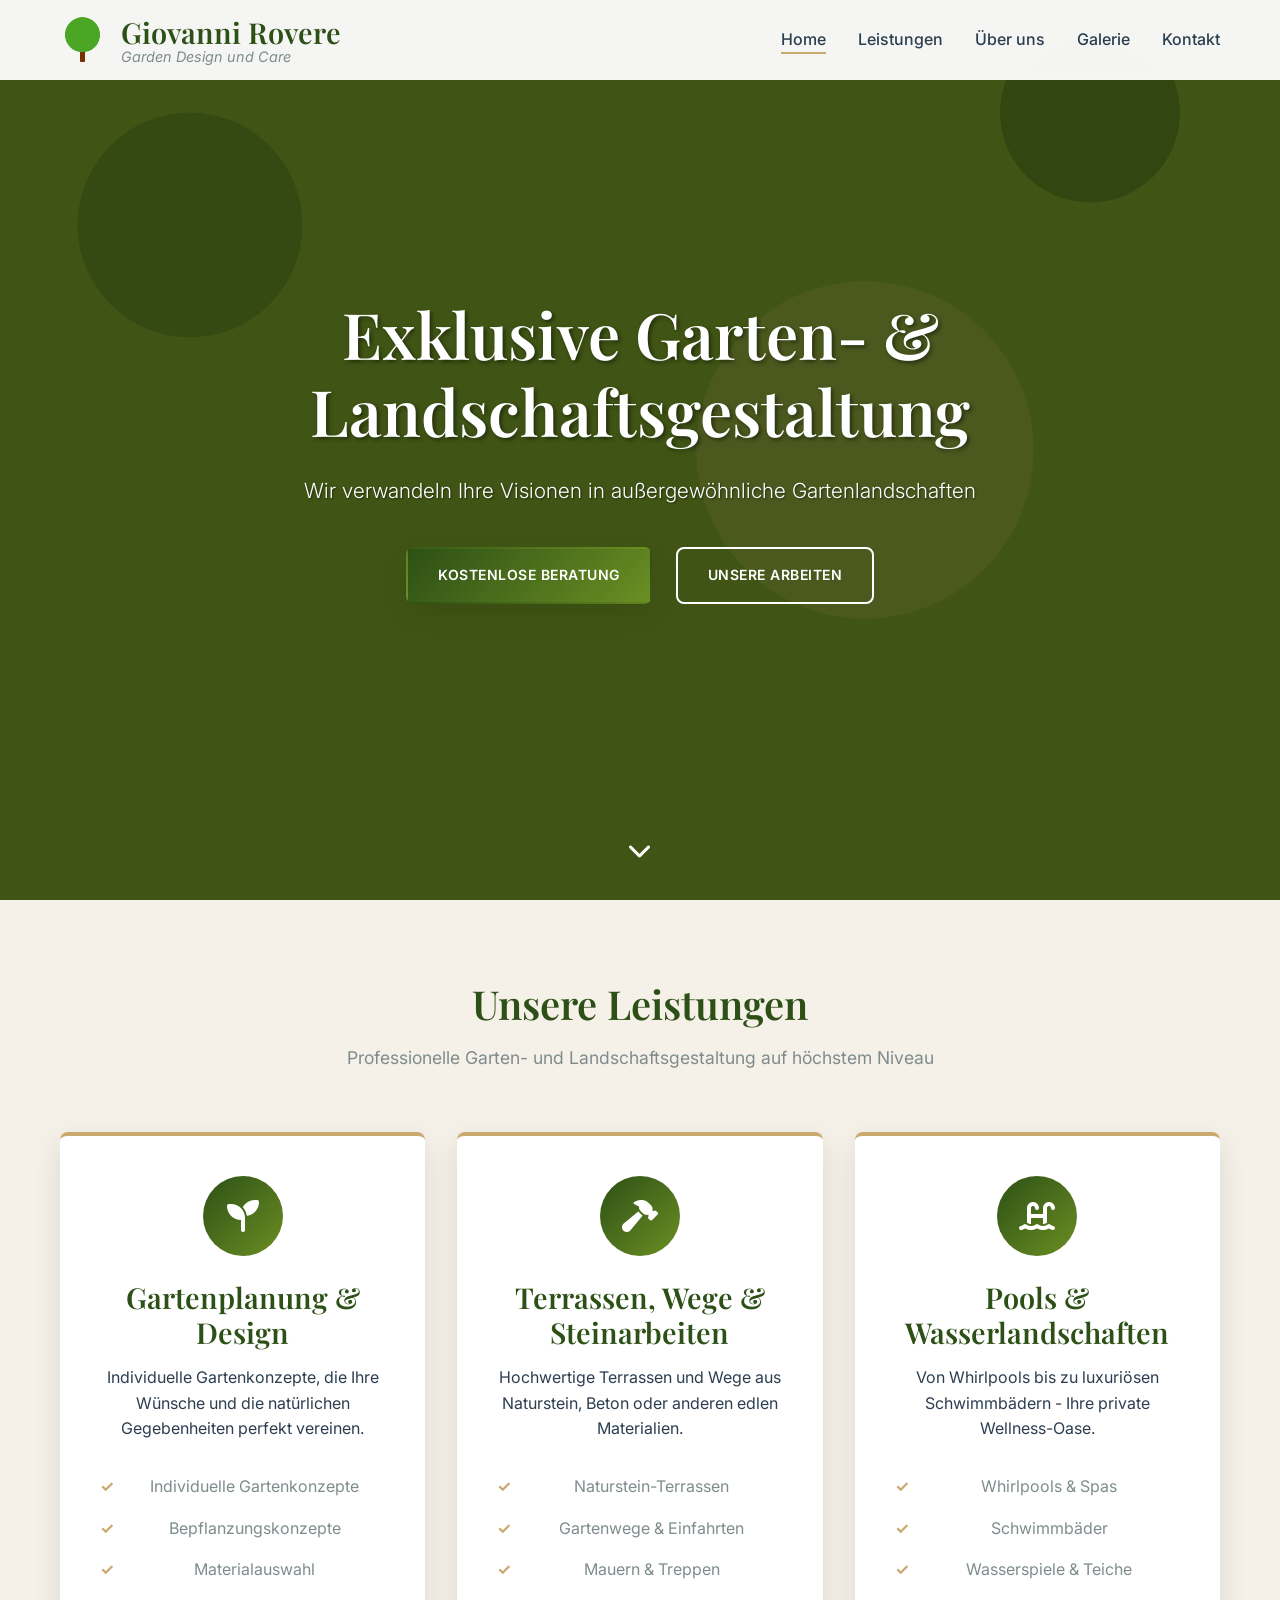
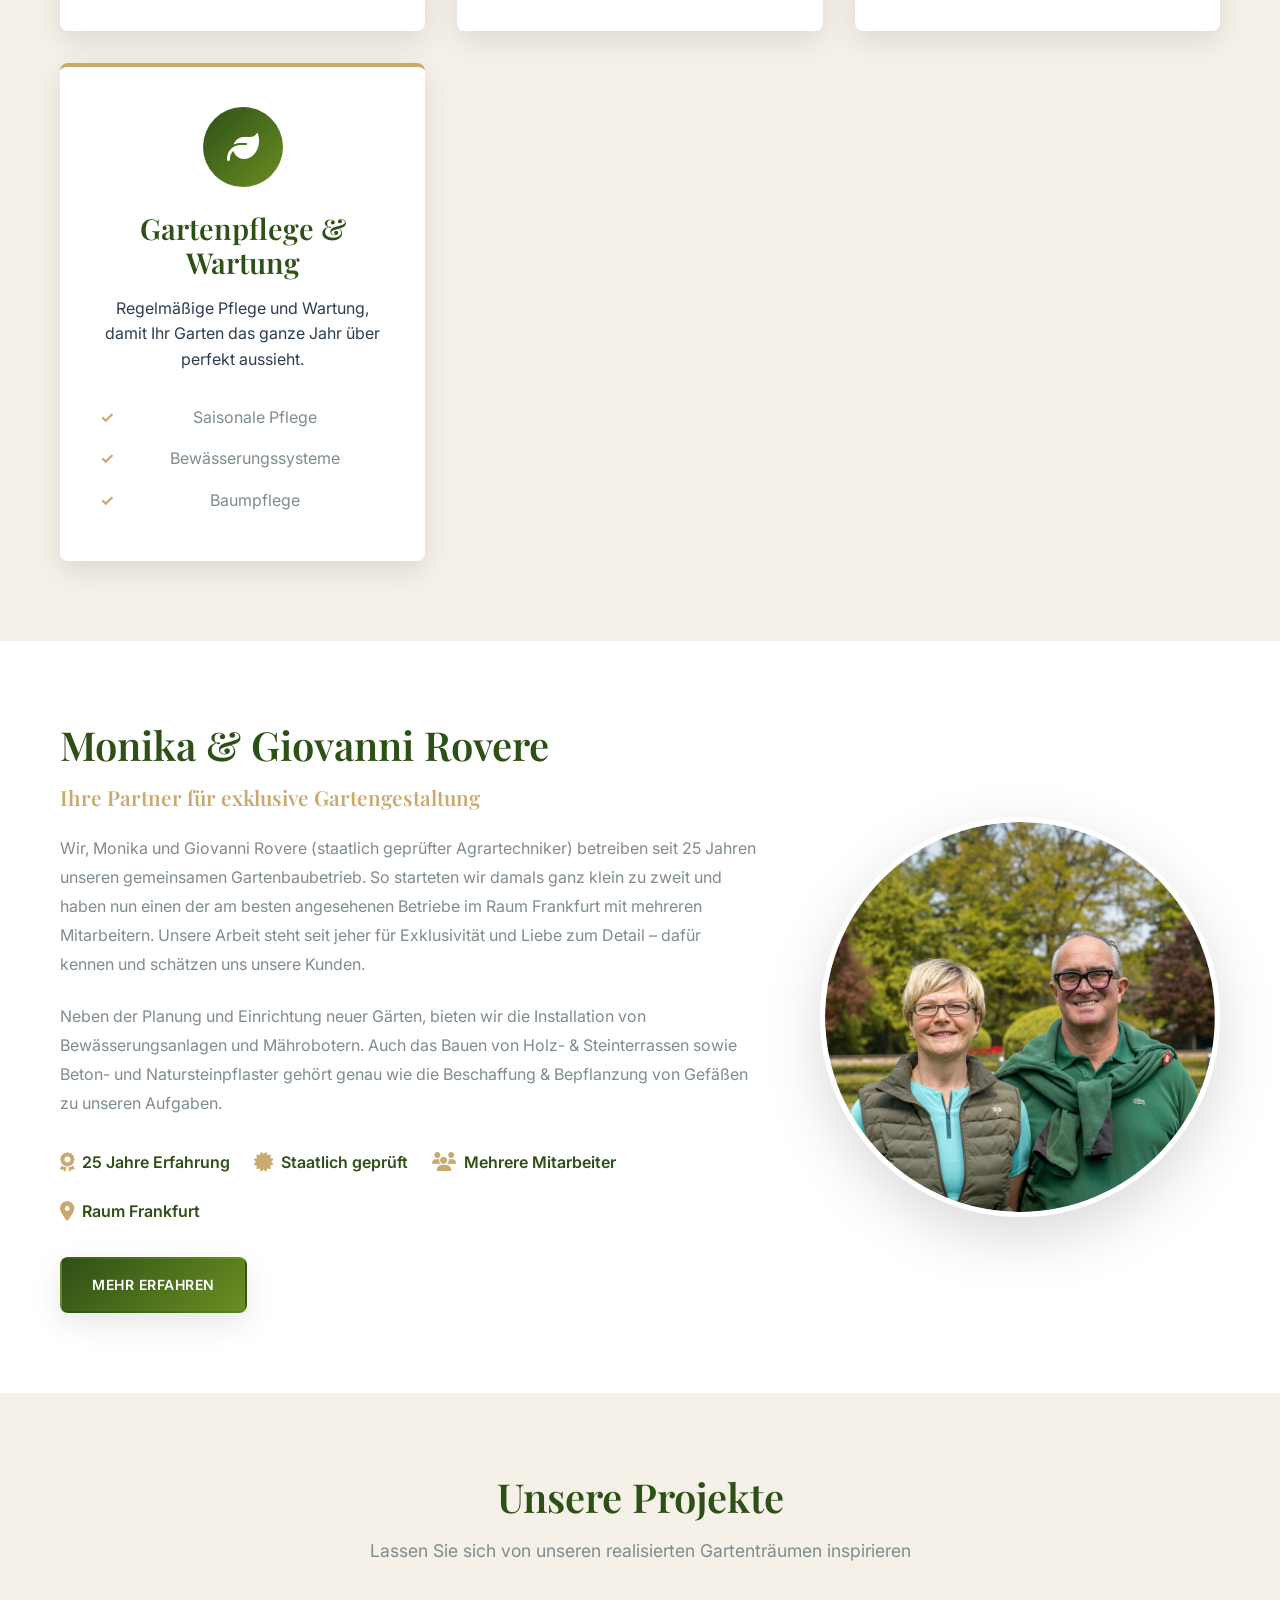
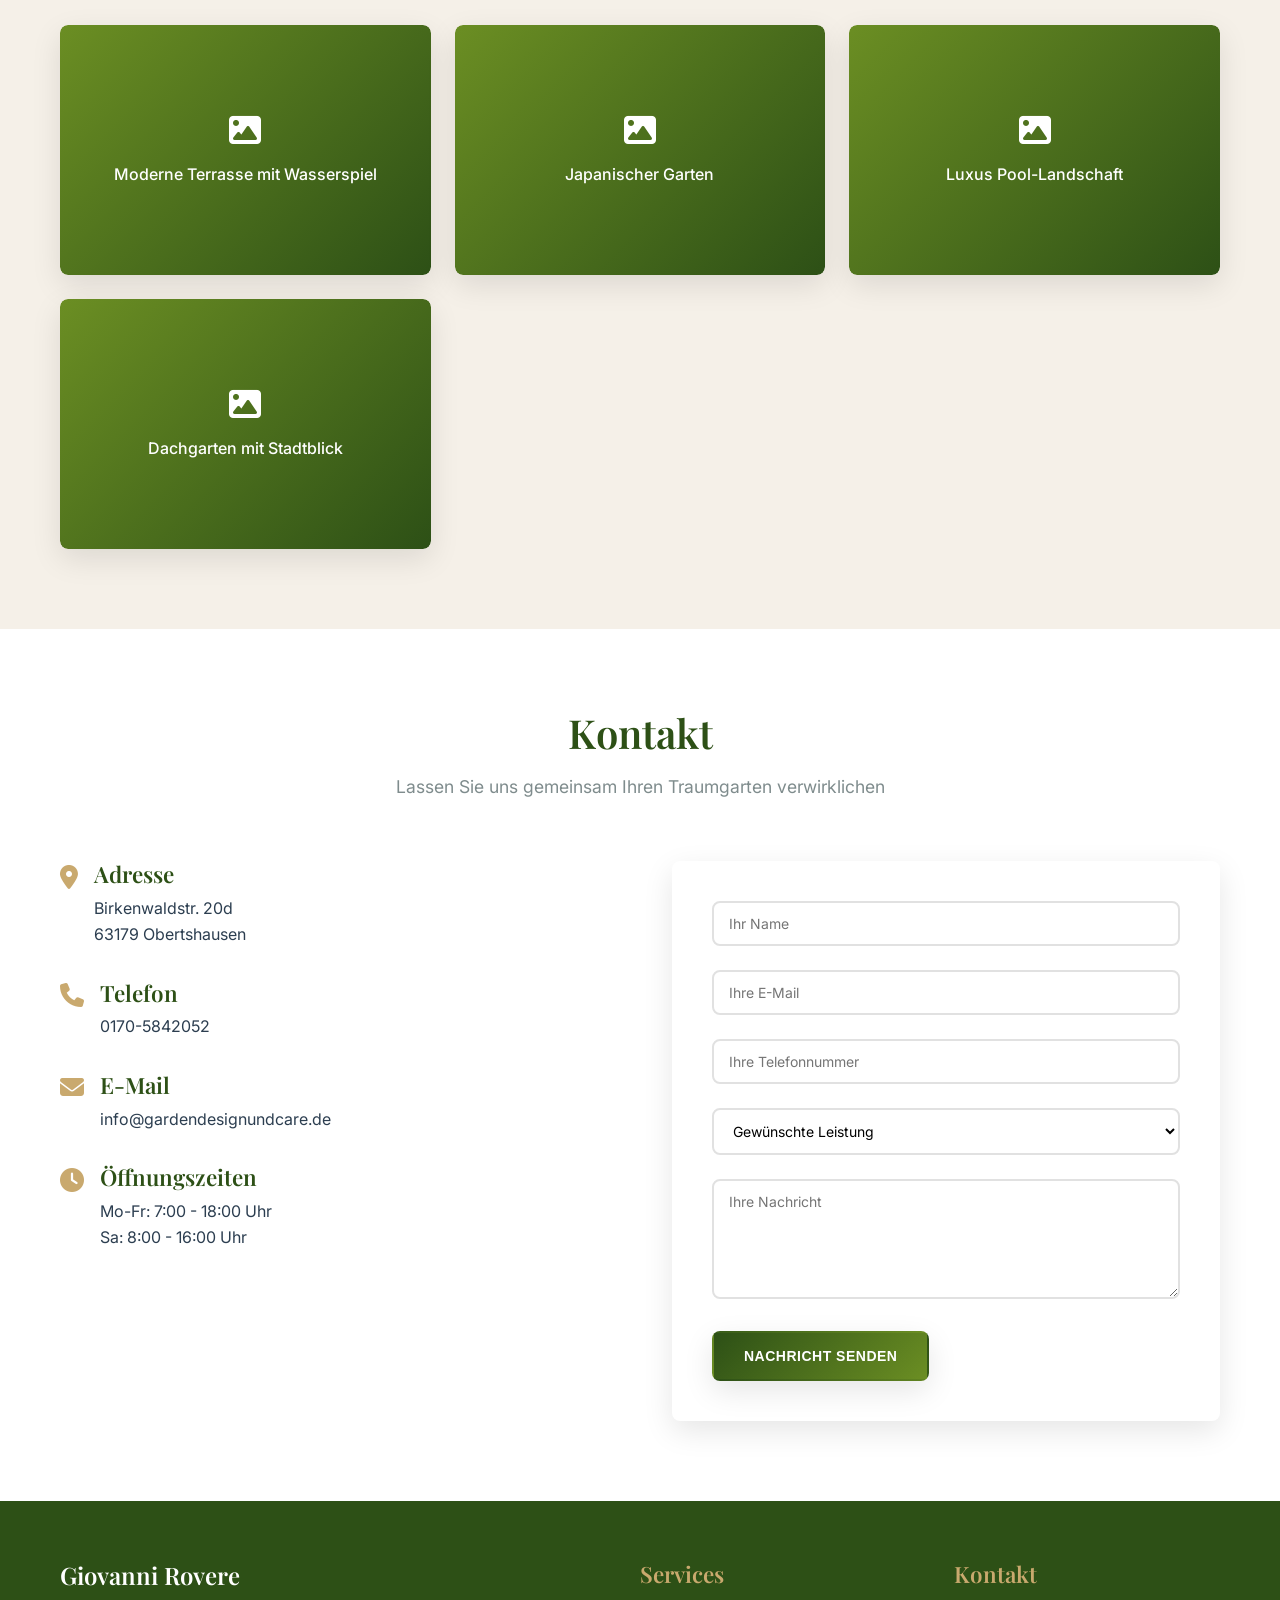
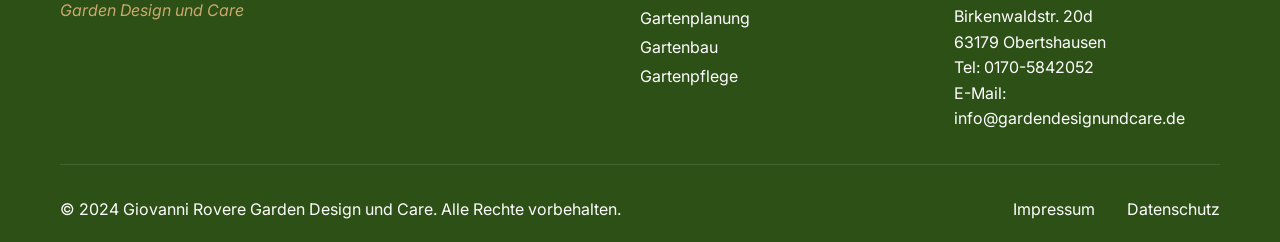
==== index.html @ c9741e53 "Update About section with Giovanni and Monika portrait and new text - Added real portrait image (gio" ====
<!DOCTYPE html>
<html lang="de">
<head>
    <meta charset="UTF-8">
    <meta name="viewport" content="width=device-width, initial-scale=1.0">
    <title>Garden Design und Care - Giovanni Rovere | Professioneller Garten & Landschaftsbau Obertshausen</title>
    <meta name="description" content="Hochwertige Garten- und Landschaftsgestaltung von Giovanni Rovere in Obertshausen. Professionelle Gartenplanung, Anlage und Pflege im Kreis Frankfurt.">
    <meta name="keywords" content="Gartenbau, Landschaftsbau, Obertshausen, Frankfurt, Gartengestaltung, Gartenpflege">
    
    <link rel="preconnect" href="https://fonts.googleapis.com">
    <link rel="preconnect" href="https://fonts.gstatic.com" crossorigin>
    <link href="https://fonts.googleapis.com/css2?family=Playfair+Display:wght@400;500;600;700&family=Inter:wght@300;400;500;600;700&display=swap" rel="stylesheet">
    <link rel="stylesheet" href="https://cdnjs.cloudflare.com/ajax/libs/font-awesome/6.4.0/css/all.min.css">
    <link rel="stylesheet" href="css/style.css">
    
    <!-- Favicon -->
    <link rel="icon" type="image/svg+xml" href="images/favicon.svg">
    <link rel="alternate icon" type="image/x-icon" href="images/favicon.svg">
</head>
<body>
    <!-- Navigation -->
    <nav class="navbar" id="navbar">
        <div class="nav-container">
            <div class="nav-brand">
                <img src="images/favicon.svg" alt="Giovanni Rovere Logo" class="nav-logo">
                <div class="nav-text">
                    <h2>Giovanni Rovere</h2>
                    <span class="nav-tagline">Garden Design und Care</span>
                </div>
            </div>
            <ul class="nav-menu" id="nav-menu">
                <li><a href="#home" class="nav-link">Home</a></li>
                <li><a href="#services" class="nav-link">Leistungen</a></li>
                <li><a href="#about" class="nav-link">Über uns</a></li>
                <li><a href="#gallery" class="nav-link">Galerie</a></li>
                <li><a href="#contact" class="nav-link">Kontakt</a></li>
            </ul>
            <div class="hamburger" id="hamburger">
                <span></span>
                <span></span>
                <span></span>
            </div>
        </div>
    </nav>

    <!-- Hero Section -->
    <section id="home" class="hero">
        <div class="hero-overlay"></div>
        <div class="hero-content">
            <h1 class="hero-title">Exklusive Garten- & Landschaftsgestaltung</h1>
            <p class="hero-subtitle">Wir verwandeln Ihre Visionen in außergewöhnliche Gartenlandschaften</p>
            <div class="hero-buttons">
                <a href="#contact" class="btn btn-primary">Kostenlose Beratung</a>
                <a href="#gallery" class="btn btn-secondary">Unsere Arbeiten</a>
            </div>
        </div>
        <div class="hero-scroll">
            <i class="fas fa-chevron-down"></i>
        </div>
    </section>

    <!-- Services Section -->
    <section id="services" class="services">
        <div class="container">
            <div class="section-header">
                <h2>Unsere Leistungen</h2>
                <p>Professionelle Garten- und Landschaftsgestaltung auf höchstem Niveau</p>
            </div>
            <div class="services-grid">
                <div class="service-card">
                    <div class="service-icon">
                        <i class="fas fa-seedling"></i>
                    </div>
                    <h3>Gartenplanung & Design</h3>
                    <p>Individuelle Gartenkonzepte, die Ihre Wünsche und die natürlichen Gegebenheiten perfekt vereinen.</p>
                    <ul class="service-features">
                        <li>Individuelle Gartenkonzepte</li>
                        <li>Bepflanzungskonzepte</li>
                        <li>Materialauswahl</li>
                    </ul>
                </div>
                <div class="service-card">
                    <div class="service-icon">
                        <i class="fas fa-hammer"></i>
                    </div>
                    <h3>Terrassen, Wege & Steinarbeiten</h3>
                    <p>Hochwertige Terrassen und Wege aus Naturstein, Beton oder anderen edlen Materialien.</p>
                    <ul class="service-features">
                        <li>Naturstein-Terrassen</li>
                        <li>Gartenwege & Einfahrten</li>
                        <li>Mauern & Treppen</li>
                    </ul>
                </div>
                <div class="service-card">
                    <div class="service-icon">
                        <i class="fas fa-swimming-pool"></i>
                    </div>
                    <h3>Pools & Wasserlandschaften</h3>
                    <p>Von Whirlpools bis zu luxuriösen Schwimmbädern - Ihre private Wellness-Oase.</p>
                    <ul class="service-features">
                        <li>Whirlpools & Spas</li>
                        <li>Schwimmbäder</li>
                        <li>Wasserspiele & Teiche</li>
                    </ul>
                </div>
                <div class="service-card">
                    <div class="service-icon">
                        <i class="fas fa-leaf"></i>
                    </div>
                    <h3>Gartenpflege & Wartung</h3>
                    <p>Regelmäßige Pflege und Wartung, damit Ihr Garten das ganze Jahr über perfekt aussieht.</p>
                    <ul class="service-features">
                        <li>Saisonale Pflege</li>
                        <li>Bewässerungssysteme</li>
                        <li>Baumpflege</li>
                    </ul>
                </div>
            </div>
        </div>
    </section>

    <!-- About Section -->
    <section id="about" class="about">
        <div class="container">
            <div class="about-content">
                <div class="about-text">
                    <h2>Monika & Giovanni Rovere</h2>
                    <h3>Ihre Partner für exklusive Gartengestaltung</h3>
                    <p>Wir, Monika und Giovanni Rovere (staatlich geprüfter Agrartechniker) betreiben seit 25 Jahren unseren gemeinsamen Gartenbaubetrieb. So starteten wir damals ganz klein zu zweit und haben nun einen der am besten angesehenen Betriebe im Raum Frankfurt mit mehreren Mitarbeitern. Unsere Arbeit steht seit jeher für Exklusivität und Liebe zum Detail – dafür kennen und schätzen uns unsere Kunden.</p>
                    <p>Neben der Planung und Einrichtung neuer Gärten, bieten wir die Installation von Bewässerungsanlagen und Mährobotern. Auch das Bauen von Holz- & Steinterrassen sowie Beton- und Natursteinpflaster gehört genau wie die Beschaffung & Bepflanzung von Gefäßen zu unseren Aufgaben.</p>
                    <div class="about-features">
                        <div class="feature">
                            <i class="fas fa-award"></i>
                            <span>25 Jahre Erfahrung</span>
                        </div>
                        <div class="feature">
                            <i class="fas fa-certificate"></i>
                            <span>Staatlich geprüft</span>
                        </div>
                        <div class="feature">
                            <i class="fas fa-users"></i>
                            <span>Mehrere Mitarbeiter</span>
                        </div>
                        <div class="feature">
                            <i class="fas fa-map-marker-alt"></i>
                            <span>Raum Frankfurt</span>
                        </div>
                    </div>
                    <a href="#services" class="btn btn-primary" style="margin-top: 2rem;">Mehr erfahren</a>
                </div>
                <div class="about-image">
                    <img src="images/giovanni-und-monika.webp" alt="Giovanni und Monika Rovere" class="about-portrait">
                </div>
            </div>
        </div>
    </section>

    <!-- Gallery Section -->
    <section id="gallery" class="gallery">
        <div class="container">
            <div class="section-header">
                <h2>Unsere Projekte</h2>
                <p>Lassen Sie sich von unseren realisierten Gartenträumen inspirieren</p>
            </div>
            <div class="gallery-grid">
                <div class="gallery-item">
                    <div class="image-placeholder">
                        <i class="fas fa-image"></i>
                        <p>Moderne Terrasse mit Wasserspiel</p>
                    </div>
                    <div class="gallery-overlay">
                        <h4>Moderne Gartenanlage</h4>
                        <p>Obertshausen</p>
                    </div>
                </div>
                <div class="gallery-item">
                    <div class="image-placeholder">
                        <i class="fas fa-image"></i>
                        <p>Japanischer Garten</p>
                    </div>
                    <div class="gallery-overlay">
                        <h4>Zen-Garten</h4>
                        <p>Frankfurt</p>
                    </div>
                </div>
                <div class="gallery-item">
                    <div class="image-placeholder">
                        <i class="fas fa-image"></i>
                        <p>Luxus Pool-Landschaft</p>
                    </div>
                    <div class="gallery-overlay">
                        <h4>Pool-Landschaft</h4>
                        <p>Rodgau</p>
                    </div>
                </div>
                <div class="gallery-item">
                    <div class="image-placeholder">
                        <i class="fas fa-image"></i>
                        <p>Dachgarten mit Stadtblick</p>
                    </div>
                    <div class="gallery-overlay">
                        <h4>Dachgarten</h4>
                        <p>Frankfurt Innenstadt</p>
                    </div>
                </div>
            </div>
        </div>
    </section>

    <!-- Contact Section -->
    <section id="contact" class="contact">
        <div class="container">
            <div class="section-header">
                <h2>Kontakt</h2>
                <p>Lassen Sie uns gemeinsam Ihren Traumgarten verwirklichen</p>
            </div>
            <div class="contact-content">
                <div class="contact-info">
                    <div class="contact-item">
                        <i class="fas fa-map-marker-alt"></i>
                        <div>
                            <h4>Adresse</h4>
                            <p>Birkenwaldstr. 20d<br>63179 Obertshausen</p>
                        </div>
                    </div>
                    <div class="contact-item">
                        <i class="fas fa-phone"></i>
                        <div>
                            <h4>Telefon</h4>
                            <p>0170-5842052</p>
                        </div>
                    </div>
                    <div class="contact-item">
                        <i class="fas fa-envelope"></i>
                        <div>
                            <h4>E-Mail</h4>
                            <p>info@gardendesignundcare.de</p>
                        </div>
                    </div>
                    <div class="contact-item">
                        <i class="fas fa-clock"></i>
                        <div>
                            <h4>Öffnungszeiten</h4>
                            <p>Mo-Fr: 7:00 - 18:00 Uhr<br>Sa: 8:00 - 16:00 Uhr</p>
                        </div>
                    </div>
                </div>
                <div class="contact-form">
                    <form id="contactForm" action="contact.php" method="POST">
                        <!-- Honeypot für Spam-Schutz (versteckt) -->
                        <input type="text" name="website" style="display: none;" tabindex="-1" autocomplete="off">
                        
                        <div class="form-group">
                            <input type="text" id="name" name="name" placeholder="Ihr Name" required maxlength="100">
                        </div>
                        <div class="form-group">
                            <input type="email" id="email" name="email" placeholder="Ihre E-Mail" required maxlength="150">
                        </div>
                        <div class="form-group">
                            <input type="tel" id="phone" name="phone" placeholder="Ihre Telefonnummer" maxlength="20">
                        </div>
                        <div class="form-group">
                            <select id="service" name="service" required>
                                <option value="">Gewünschte Leistung</option>
                                <option value="beratung">Kostenlose Beratung</option>
                                <option value="planung">Gartenplanung</option>
                                <option value="anlage">Gartenanlage</option>
                                <option value="pflege">Gartenpflege</option>
                                <option value="terrassen">Terrassen & Wege</option>
                                <option value="pools">Pools & Wasserlandschaften</option>
                                <option value="sonstiges">Sonstiges</option>
                            </select>
                        </div>
                        <div class="form-group">
                            <textarea id="message" name="message" placeholder="Ihre Nachricht" rows="5" required maxlength="2000"></textarea>
                        </div>
                        <button type="submit" class="btn btn-primary" id="submitBtn">
                            <span class="btn-text">Nachricht senden</span>
                            <span class="btn-loading" style="display: none;">
                                <i class="fas fa-spinner fa-spin"></i> Wird gesendet...
                            </span>
                        </button>
                    </form>
                </div>
            </div>
        </div>
    </section>

    <!-- Footer -->
    <footer class="footer">
        <div class="container">
            <div class="footer-content">
                <div class="footer-brand">
                    <h3>Giovanni Rovere</h3>
                    <p>Garden Design und Care</p>
                </div>
                <div class="footer-links">
                    <h4>Services</h4>
                    <ul>
                        <li><a href="#services">Gartenplanung</a></li>
                        <li><a href="#services">Gartenbau</a></li>
                        <li><a href="#services">Gartenpflege</a></li>
                    </ul>
                </div>
                <div class="footer-contact">
                    <h4>Kontakt</h4>
                    <p>Birkenwaldstr. 20d<br>63179 Obertshausen</p>
                    <p>Tel: 0170-5842052</p>
                    <p>E-Mail: info@gardendesignundcare.de</p>
                </div>
            </div>
            <div class="footer-bottom">
                <p>&copy; 2024 Giovanni Rovere Garden Design und Care. Alle Rechte vorbehalten.</p>
                <div class="footer-legal">
                    <a href="impressum.html">Impressum</a>
                    <a href="datenschutz.html">Datenschutz</a>
                </div>
            </div>
        </div>
    </footer>

    <script src="js/script.js"></script>
</body>
</html>
---- css/style.css ----
/* Reset and Base Styles */
* {
    margin: 0;
    padding: 0;
    box-sizing: border-box;
}

:root {
    --primary-color: #2d5016;
    --secondary-color: #6b8e23;
    --accent-color: #c9a96e;
    --accent-light: #f5f0e8;
    --text-dark: #2c3e50;
    --text-light: #7f8c8d;
    --white: #ffffff;
    --black: #000000;
    --shadow: 0 10px 30px rgba(0, 0, 0, 0.1);
    --shadow-hover: 0 15px 40px rgba(0, 0, 0, 0.15);
    --border-radius: 8px;
    --transition: all 0.3s cubic-bezier(0.4, 0, 0.2, 1);
}

body {
    font-family: 'Inter', sans-serif;
    font-weight: 400;
    line-height: 1.6;
    color: var(--text-dark);
    overflow-x: hidden;
}

.container {
    max-width: 1200px;
    margin: 0 auto;
    padding: 0 20px;
}

/* Typography */
h1, h2, h3, h4, h5, h6 {
    font-family: 'Playfair Display', serif;
    font-weight: 600;
    line-height: 1.2;
    margin-bottom: 1rem;
}

h1 { font-size: 3.5rem; }
h2 { font-size: 2.5rem; }
h3 { font-size: 1.8rem; }
h4 { font-size: 1.4rem; }

/* Buttons */
.btn {
    display: inline-block;
    padding: 15px 30px;
    text-decoration: none;
    border-radius: var(--border-radius);
    font-weight: 600;
    text-transform: uppercase;
    letter-spacing: 0.5px;
    transition: var(--transition);
    border: 2px solid transparent;
    cursor: pointer;
    font-size: 14px;
}

.btn-primary {
    background: linear-gradient(135deg, var(--primary-color), var(--secondary-color));
    color: var(--white);
    box-shadow: var(--shadow);
}

.btn-primary:hover {
    transform: translateY(-2px);
    box-shadow: var(--shadow-hover);
}

.btn-secondary {
    background: transparent;
    color: var(--white);
    border-color: var(--white);
}

.btn-secondary:hover {
    background: var(--white);
    color: var(--primary-color);
}

/* Navigation */
.navbar {
    position: fixed;
    top: 0;
    width: 100%;
    z-index: 1000;
    padding: 15px 0;
    transition: var(--transition);
    background: rgba(255, 255, 255, 0.95);
    backdrop-filter: blur(20px);
    border-bottom: 1px solid rgba(255, 255, 255, 0.2);
}

.navbar.scrolled {
    background: rgba(255, 255, 255, 0.98);
    box-shadow: var(--shadow);
}

.nav-container {
    display: flex;
    justify-content: space-between;
    align-items: center;
    max-width: 1200px;
    margin: 0 auto;
    padding: 0 20px;
}

.nav-brand {
    display: flex;
    align-items: center;
    gap: 1rem;
}

.nav-logo {
    width: 45px;
    height: 45px;
    object-fit: contain;
}

.nav-text {
    display: flex;
    flex-direction: column;
}

.nav-text h2 {
    font-size: 1.8rem;
    color: var(--primary-color);
    margin: 0;
    line-height: 1.2;
}

.nav-tagline {
    font-size: 0.9rem;
    color: var(--text-light);
    font-style: italic;
    line-height: 1;
}

.nav-menu {
    display: flex;
    list-style: none;
    gap: 2rem;
}

.nav-link {
    text-decoration: none;
    color: var(--text-dark);
    font-weight: 500;
    transition: var(--transition);
    position: relative;
}

.nav-link::after {
    content: '';
    position: absolute;
    bottom: -5px;
    left: 0;
    width: 0;
    height: 2px;
    background: var(--accent-color);
    transition: var(--transition);
}

.nav-link:hover::after,
.nav-link.active::after {
    width: 100%;
}

.hamburger {
    display: none;
    flex-direction: column;
    cursor: pointer;
}

.hamburger span {
    width: 25px;
    height: 3px;
    background: var(--primary-color);
    margin: 3px 0;
    transition: var(--transition);
}

/* Hero Section */
.hero {
    height: 100vh;
    background: linear-gradient(rgba(0, 0, 0, 0.4), rgba(0, 0, 0, 0.4)),
                url('data:image/svg+xml,<svg xmlns="http://www.w3.org/2000/svg" viewBox="0 0 1200 800"><rect width="1200" height="800" fill="%236b8e23"/><circle cx="200" cy="200" r="100" fill="%232d5016" opacity="0.3"/><circle cx="800" cy="400" r="150" fill="%23c9a96e" opacity="0.2"/><circle cx="1000" cy="100" r="80" fill="%232d5016" opacity="0.4"/></svg>');
    background-size: cover;
    background-position: center;
    background-attachment: fixed;
    display: flex;
    align-items: center;
    justify-content: center;
    text-align: center;
    position: relative;
}

.hero-content {
    color: var(--white);
    max-width: 800px;
    padding: 0 20px;
    z-index: 2;
}

.hero-title {
    font-size: 4rem;
    margin-bottom: 1.5rem;
    text-shadow: 2px 2px 4px rgba(0, 0, 0, 0.5);
}

.hero-subtitle {
    font-size: 1.3rem;
    margin-bottom: 2.5rem;
    font-weight: 300;
    text-shadow: 1px 1px 2px rgba(0, 0, 0, 0.5);
}

.hero-buttons {
    display: flex;
    gap: 1.5rem;
    justify-content: center;
    flex-wrap: wrap;
}

.hero-scroll {
    position: absolute;
    bottom: 30px;
    left: 50%;
    transform: translateX(-50%);
    color: var(--white);
    font-size: 1.5rem;
    animation: bounce 2s infinite;
}

@keyframes bounce {
    0%, 20%, 50%, 80%, 100% { transform: translateX(-50%) translateY(0); }
    40% { transform: translateX(-50%) translateY(-10px); }
    60% { transform: translateX(-50%) translateY(-5px); }
}

/* Section Styles */
section {
    padding: 80px 0;
}

.section-header {
    text-align: center;
    margin-bottom: 60px;
}

.section-header h2 {
    color: var(--primary-color);
    margin-bottom: 1rem;
}

.section-header p {
    font-size: 1.1rem;
    color: var(--text-light);
    max-width: 600px;
    margin: 0 auto;
}

/* Services Section */
.services {
    background: var(--accent-light);
}

.services-grid {
    display: grid;
    grid-template-columns: repeat(auto-fit, minmax(350px, 1fr));
    gap: 2rem;
}

.service-card {
    background: var(--white);
    padding: 2.5rem;
    border-radius: var(--border-radius);
    text-align: center;
    box-shadow: var(--shadow);
    transition: var(--transition);
    border-top: 4px solid var(--accent-color);
}

.service-card:hover {
    transform: translateY(-10px);
    box-shadow: var(--shadow-hover);
}

.service-icon {
    width: 80px;
    height: 80px;
    margin: 0 auto 1.5rem;
    background: linear-gradient(135deg, var(--primary-color), var(--secondary-color));
    border-radius: 50%;
    display: flex;
    align-items: center;
    justify-content: center;
    color: var(--white);
    font-size: 2rem;
}

.service-card h3 {
    color: var(--primary-color);
    margin-bottom: 1rem;
}

.service-features {
    list-style: none;
    margin-top: 1.5rem;
}

.service-features li {
    padding: 0.5rem 0;
    color: var(--text-light);
    position: relative;
    padding-left: 1.5rem;
}

.service-features li::before {
    content: '✓';
    position: absolute;
    left: 0;
    color: var(--accent-color);
    font-weight: bold;
}

/* About Section */
.about-content {
    display: grid;
    grid-template-columns: 1fr 400px;
    gap: 4rem;
    align-items: center;
}

.about-text h2 {
    color: var(--primary-color);
}

.about-text h3 {
    color: var(--accent-color);
    font-size: 1.3rem;
    margin-bottom: 1.5rem;
}

.about-text p {
    margin-bottom: 1.5rem;
    color: var(--text-light);
    line-height: 1.8;
}

.about-features {
    display: flex;
    gap: 1.5rem;
    margin-top: 2rem;
    flex-wrap: wrap;
}

.feature {
    display: flex;
    align-items: center;
    gap: 0.5rem;
    color: var(--primary-color);
    font-weight: 600;
}

.feature i {
    color: var(--accent-color);
    font-size: 1.2rem;
}

.about-image {
    position: relative;
    display: flex;
    align-items: center;
    justify-content: center;
}

.about-portrait {
    width: 100%;
    max-width: 400px;
    height: auto;
    border-radius: 50%;
    box-shadow: 0 20px 60px rgba(0, 0, 0, 0.15);
    border: 5px solid var(--white);
    transition: var(--transition);
}

.about-portrait:hover {
    transform: scale(1.02);
    box-shadow: 0 25px 70px rgba(0, 0, 0, 0.2);
}

.image-placeholder {
    width: 100%;
    height: 400px;
    background: linear-gradient(135deg, var(--accent-light), var(--accent-color));
    border-radius: var(--border-radius);
    display: flex;
    flex-direction: column;
    align-items: center;
    justify-content: center;
    color: var(--primary-color);
    font-size: 3rem;
    text-align: center;
}

.image-placeholder p {
    font-size: 1rem;
    margin-top: 1rem;
    font-weight: 500;
}

/* Gallery Section */
.gallery {
    background: var(--accent-light);
}

.gallery-grid {
    display: grid;
    grid-template-columns: repeat(auto-fit, minmax(280px, 1fr));
    gap: 1.5rem;
}

.gallery-item {
    position: relative;
    border-radius: var(--border-radius);
    overflow: hidden;
    box-shadow: var(--shadow);
    transition: var(--transition);
    height: 250px;
}

.gallery-item:hover {
    transform: scale(1.03);
    box-shadow: var(--shadow-hover);
}

.gallery-item .image-placeholder {
    height: 100%;
    background: linear-gradient(135deg, var(--secondary-color), var(--primary-color));
    color: var(--white);
    font-size: 2rem;
}

.gallery-overlay {
    position: absolute;
    bottom: 0;
    left: 0;
    right: 0;
    background: linear-gradient(transparent, rgba(0, 0, 0, 0.8));
    color: var(--white);
    padding: 2rem 1.5rem 1.5rem;
    transform: translateY(100%);
    transition: var(--transition);
}

.gallery-item:hover .gallery-overlay {
    transform: translateY(0);
}

.gallery-overlay h4 {
    font-size: 1.2rem;
    margin-bottom: 0.5rem;
}

/* Contact Section */
.contact-content {
    display: grid;
    grid-template-columns: 1fr 1fr;
    gap: 4rem;
}

.contact-item {
    display: flex;
    gap: 1rem;
    margin-bottom: 2rem;
    align-items: flex-start;
}

.contact-item i {
    color: var(--accent-color);
    font-size: 1.5rem;
    margin-top: 0.2rem;
}

.contact-item h4 {
    color: var(--primary-color);
    margin-bottom: 0.5rem;
}

.contact-form {
    background: var(--white);
    padding: 2.5rem;
    border-radius: var(--border-radius);
    box-shadow: var(--shadow);
}

.form-group {
    margin-bottom: 1.5rem;
}

.form-group input,
.form-group select,
.form-group textarea {
    width: 100%;
    padding: 12px 15px;
    border: 2px solid #e1e1e1;
    border-radius: var(--border-radius);
    font-family: inherit;
    font-size: 14px;
    transition: var(--transition);
    background: var(--white);
}

.form-group input:focus,
.form-group select:focus,
.form-group textarea:focus {
    outline: none;
    border-color: var(--accent-color);
    box-shadow: 0 0 0 3px rgba(201, 169, 110, 0.1);
}

.form-group textarea {
    resize: vertical;
    min-height: 120px;
}

/* Form Button Loading State */
.btn-loading {
    display: none;
}

.btn:disabled {
    opacity: 0.7;
    cursor: not-allowed;
    transform: none !important;
}

.btn:disabled:hover {
    transform: none !important;
    box-shadow: var(--shadow) !important;
}

/* Form Character Counter */
.char-counter {
    font-size: 0.8rem;
    color: var(--text-light);
    text-align: right;
    margin-top: 0.5rem;
}

.char-counter.warning {
    color: #e67e22;
}

.char-counter.error {
    color: #e74c3c;
}

/* Footer */
.footer {
    background: var(--primary-color);
    color: var(--white);
    padding: 60px 0 20px;
}

.footer-content {
    display: grid;
    grid-template-columns: 2fr 1fr 1fr;
    gap: 3rem;
    margin-bottom: 2rem;
}

.footer-brand h3 {
    font-size: 1.5rem;
    margin-bottom: 0.5rem;
}

.footer-brand p {
    color: var(--accent-color);
    font-style: italic;
    margin-bottom: 1.5rem;
}

.social-links {
    display: flex;
    gap: 1rem;
}

.social-links a {
    width: 40px;
    height: 40px;
    background: var(--accent-color);
    color: var(--primary-color);
    display: flex;
    align-items: center;
    justify-content: center;
    border-radius: 50%;
    text-decoration: none;
    transition: var(--transition);
}

.social-links a:hover {
    background: var(--white);
    transform: translateY(-3px);
}

.footer-links h4,
.footer-contact h4 {
    color: var(--accent-color);
    margin-bottom: 1rem;
}

.footer-links ul {
    list-style: none;
}

.footer-links a {
    color: var(--white);
    text-decoration: none;
    transition: var(--transition);
    line-height: 1.8;
}

.footer-links a:hover {
    color: var(--accent-color);
}

.footer-bottom {
    border-top: 1px solid rgba(255, 255, 255, 0.1);
    padding-top: 2rem;
    display: flex;
    justify-content: space-between;
    align-items: center;
    flex-wrap: wrap;
    gap: 1rem;
}

.footer-legal {
    display: flex;
    gap: 2rem;
}

.footer-legal a {
    color: var(--white);
    text-decoration: none;
    transition: var(--transition);
}

.footer-legal a:hover {
    color: var(--accent-color);
}

/* Responsive Design */
@media (max-width: 768px) {
    .hamburger {
        display: flex;
    }
    
    .nav-menu {
        position: fixed;
        left: -100%;
        top: 70px;
        flex-direction: column;
        background: var(--white);
        width: 100%;
        text-align: center;
        transition: var(--transition);
        box-shadow: var(--shadow);
        padding: 2rem 0;
    }
    
    .nav-menu.active {
        left: 0;
    }
    
    .hero-title {
        font-size: 2.5rem;
    }
    
    .hero-buttons {
        flex-direction: column;
        align-items: center;
    }
    
    .services-grid {
        grid-template-columns: 1fr;
    }
    
    .about-content {
        grid-template-columns: 1fr;
        text-align: center;
    }
    
    .about-features {
        justify-content: center;
        flex-wrap: wrap;
    }
    
    .about-portrait {
        max-width: 280px;
    }
    
    .contact-content {
        grid-template-columns: 1fr;
    }
    
    .footer-content {
        grid-template-columns: 1fr;
        text-align: center;
    }
    
    .footer-bottom {
        flex-direction: column;
        text-align: center;
    }
    
    h1 { font-size: 2.5rem; }
    h2 { font-size: 2rem; }
    h3 { font-size: 1.5rem; }
}

@media (max-width: 480px) {
    .hero-title {
        font-size: 2rem;
    }
    
    .container {
        padding: 0 15px;
    }
    
    .service-card,
    .contact-form {
        padding: 1.5rem;
    }
    
    .gallery-grid {
        grid-template-columns: 1fr;
    }
}
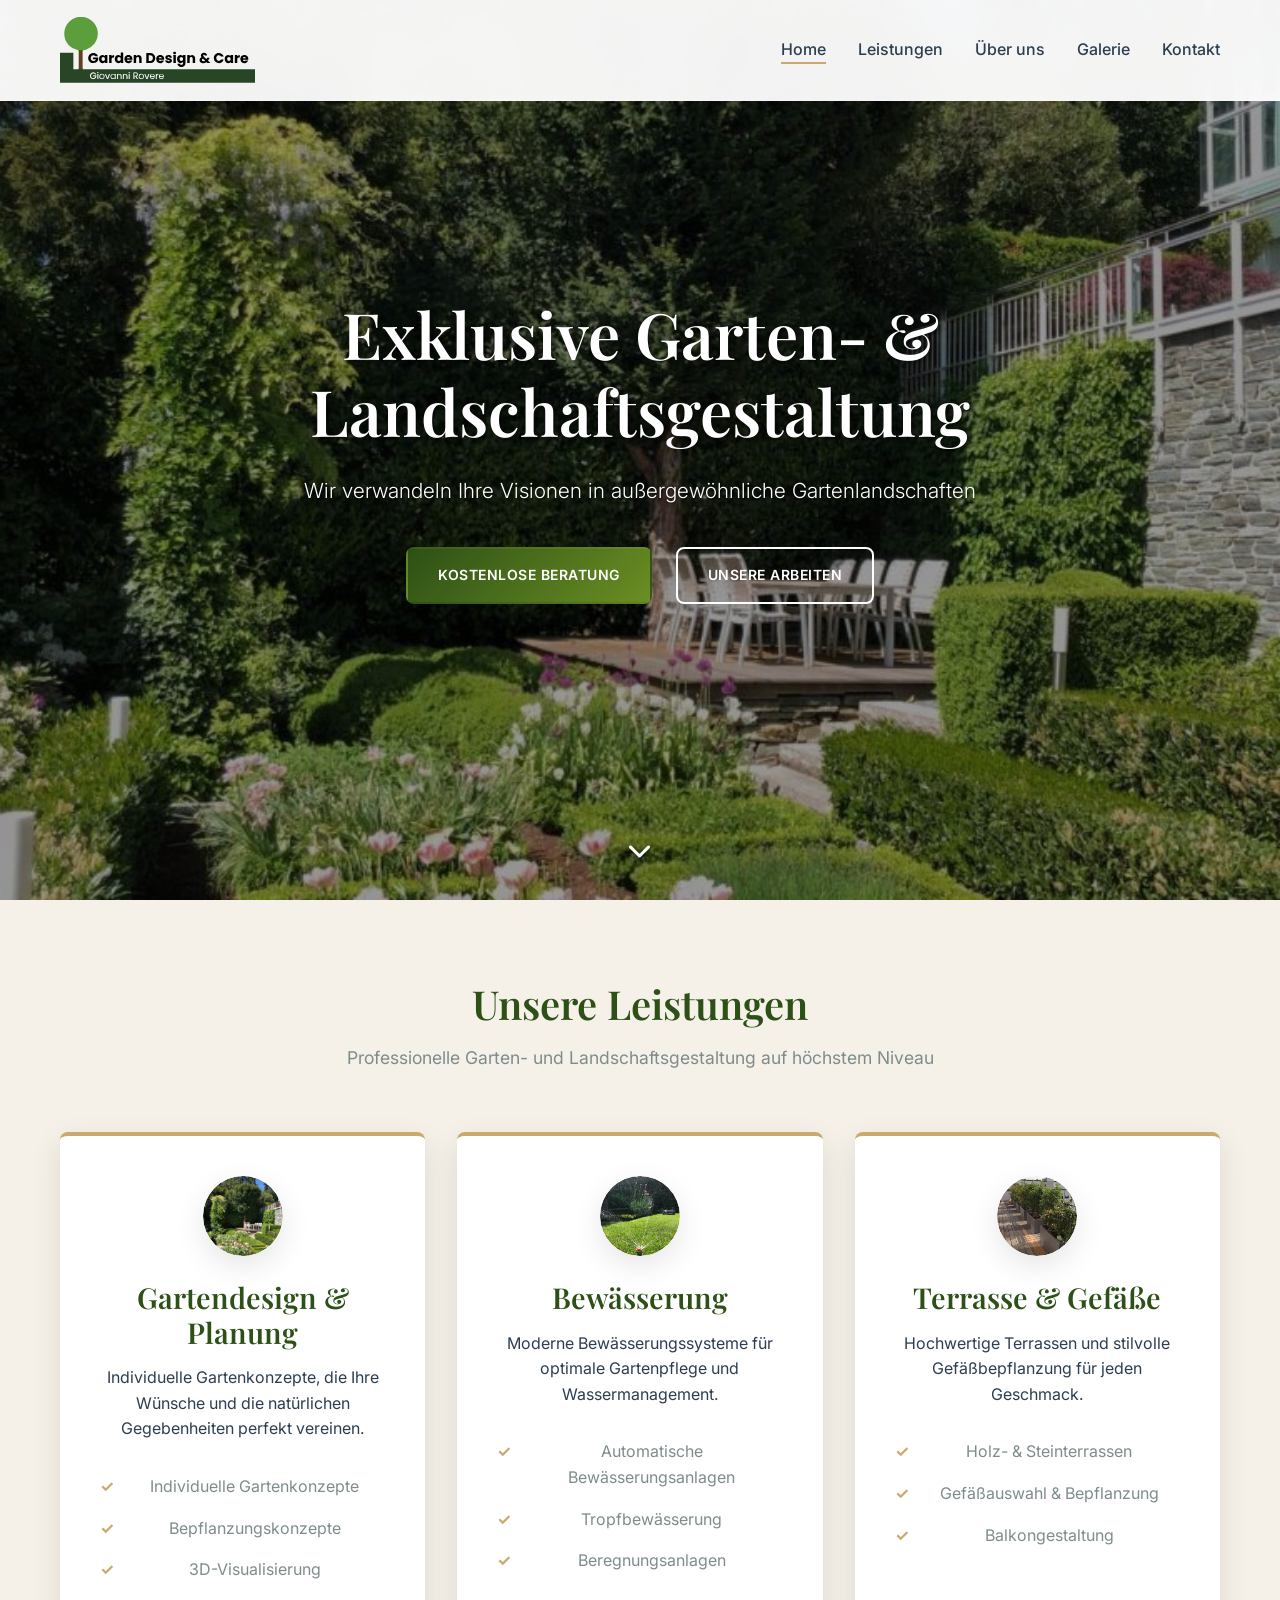
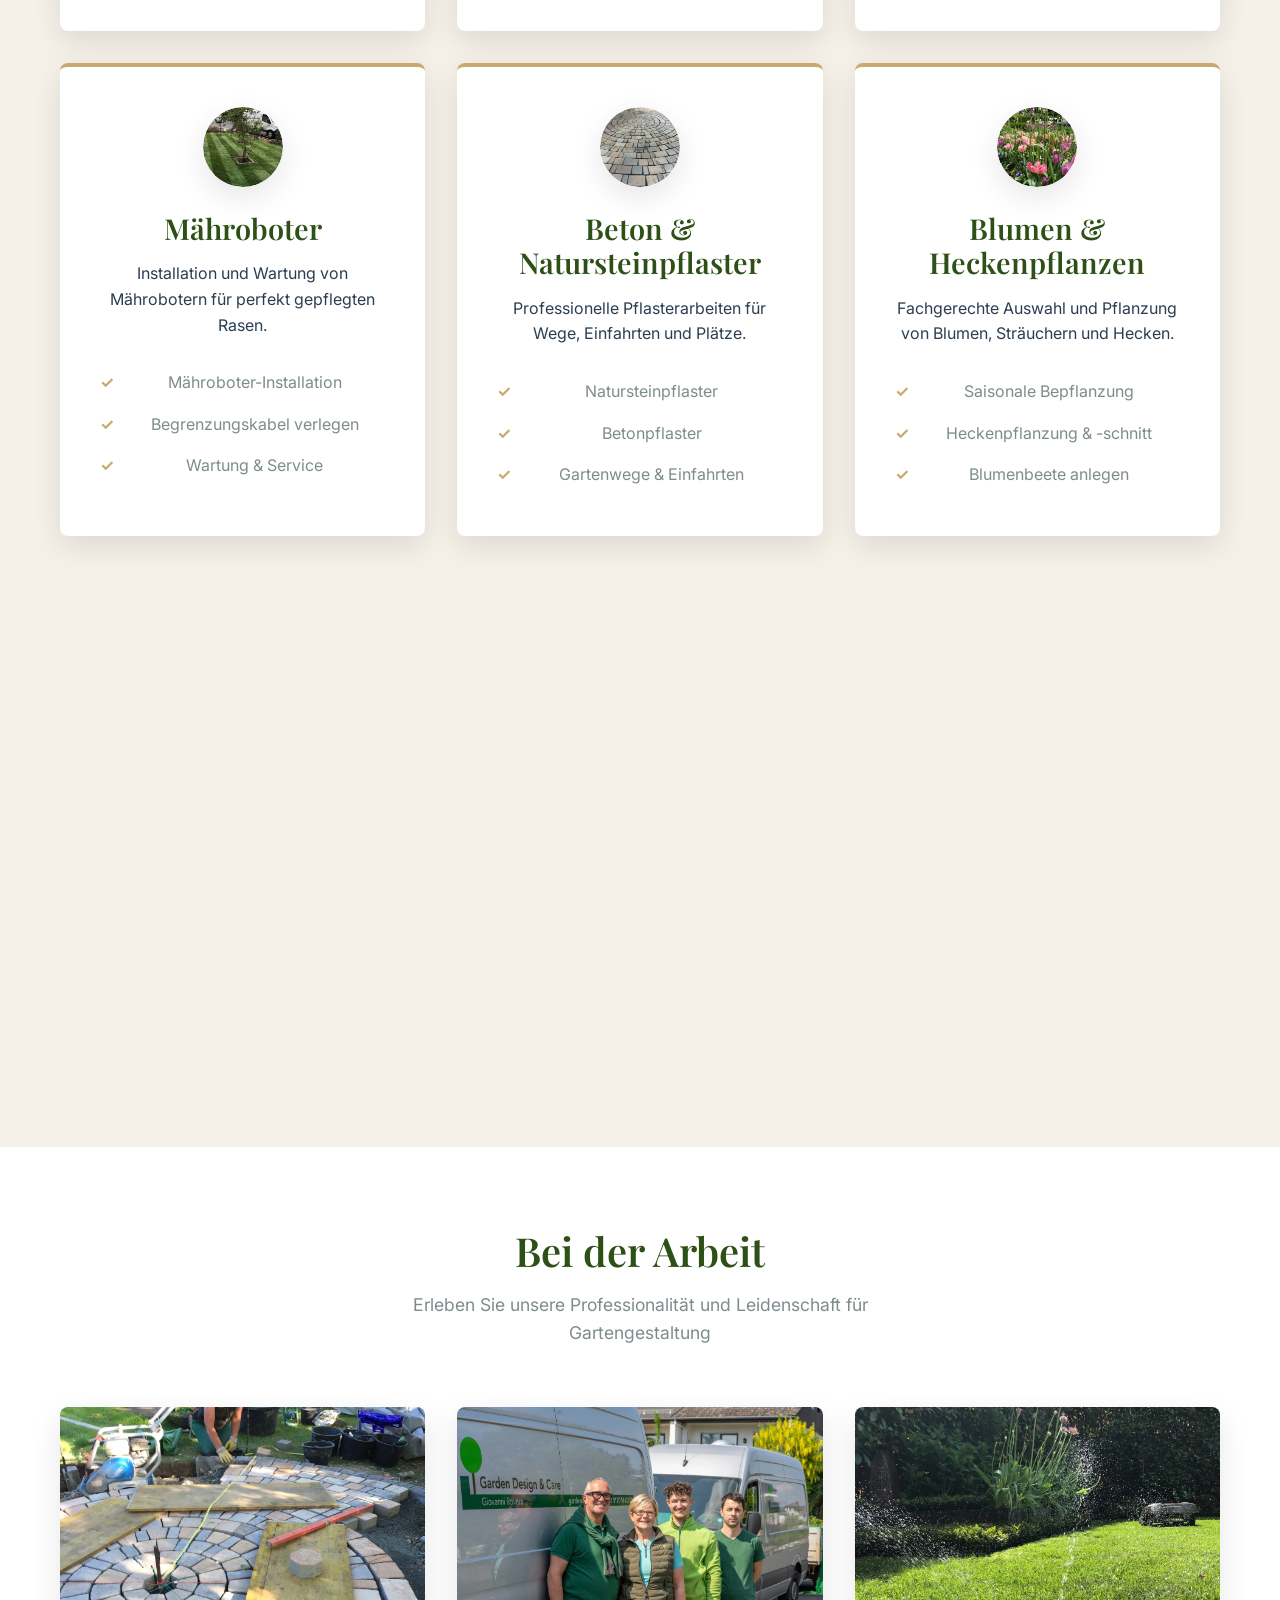
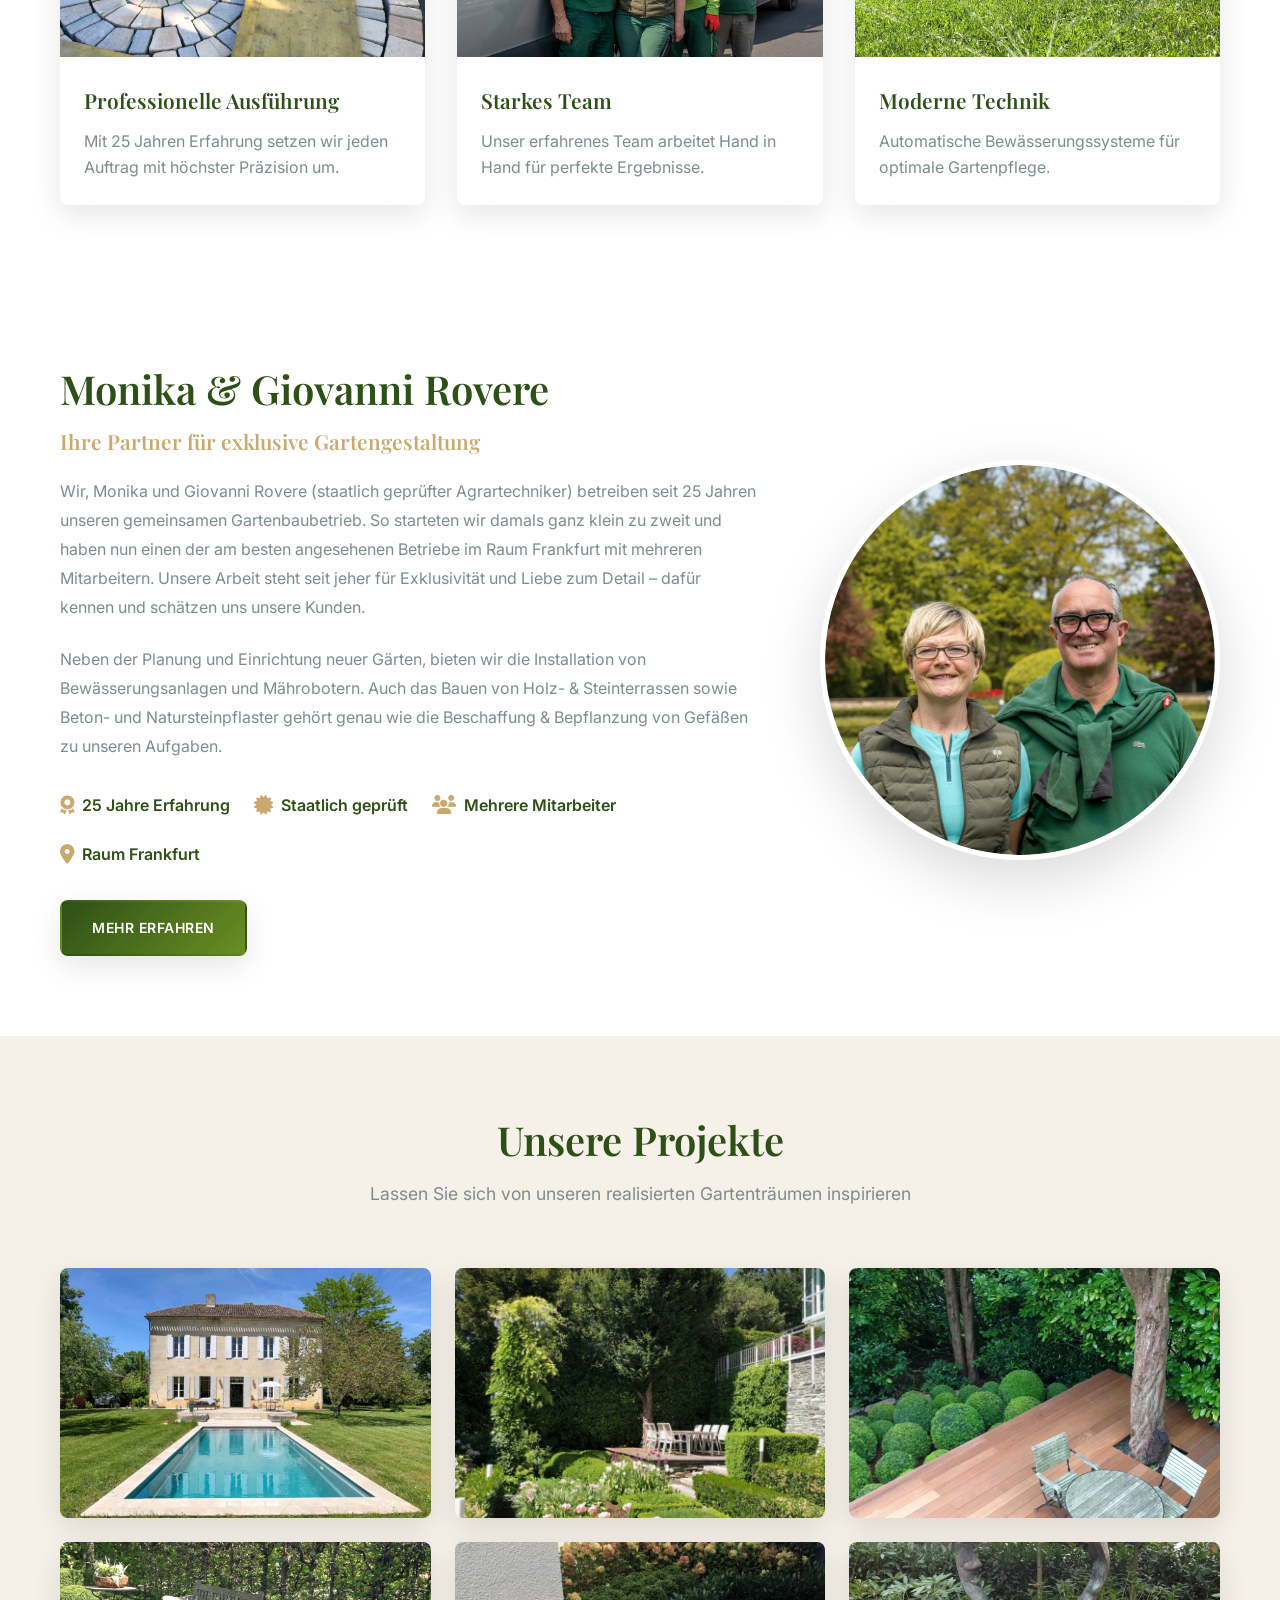
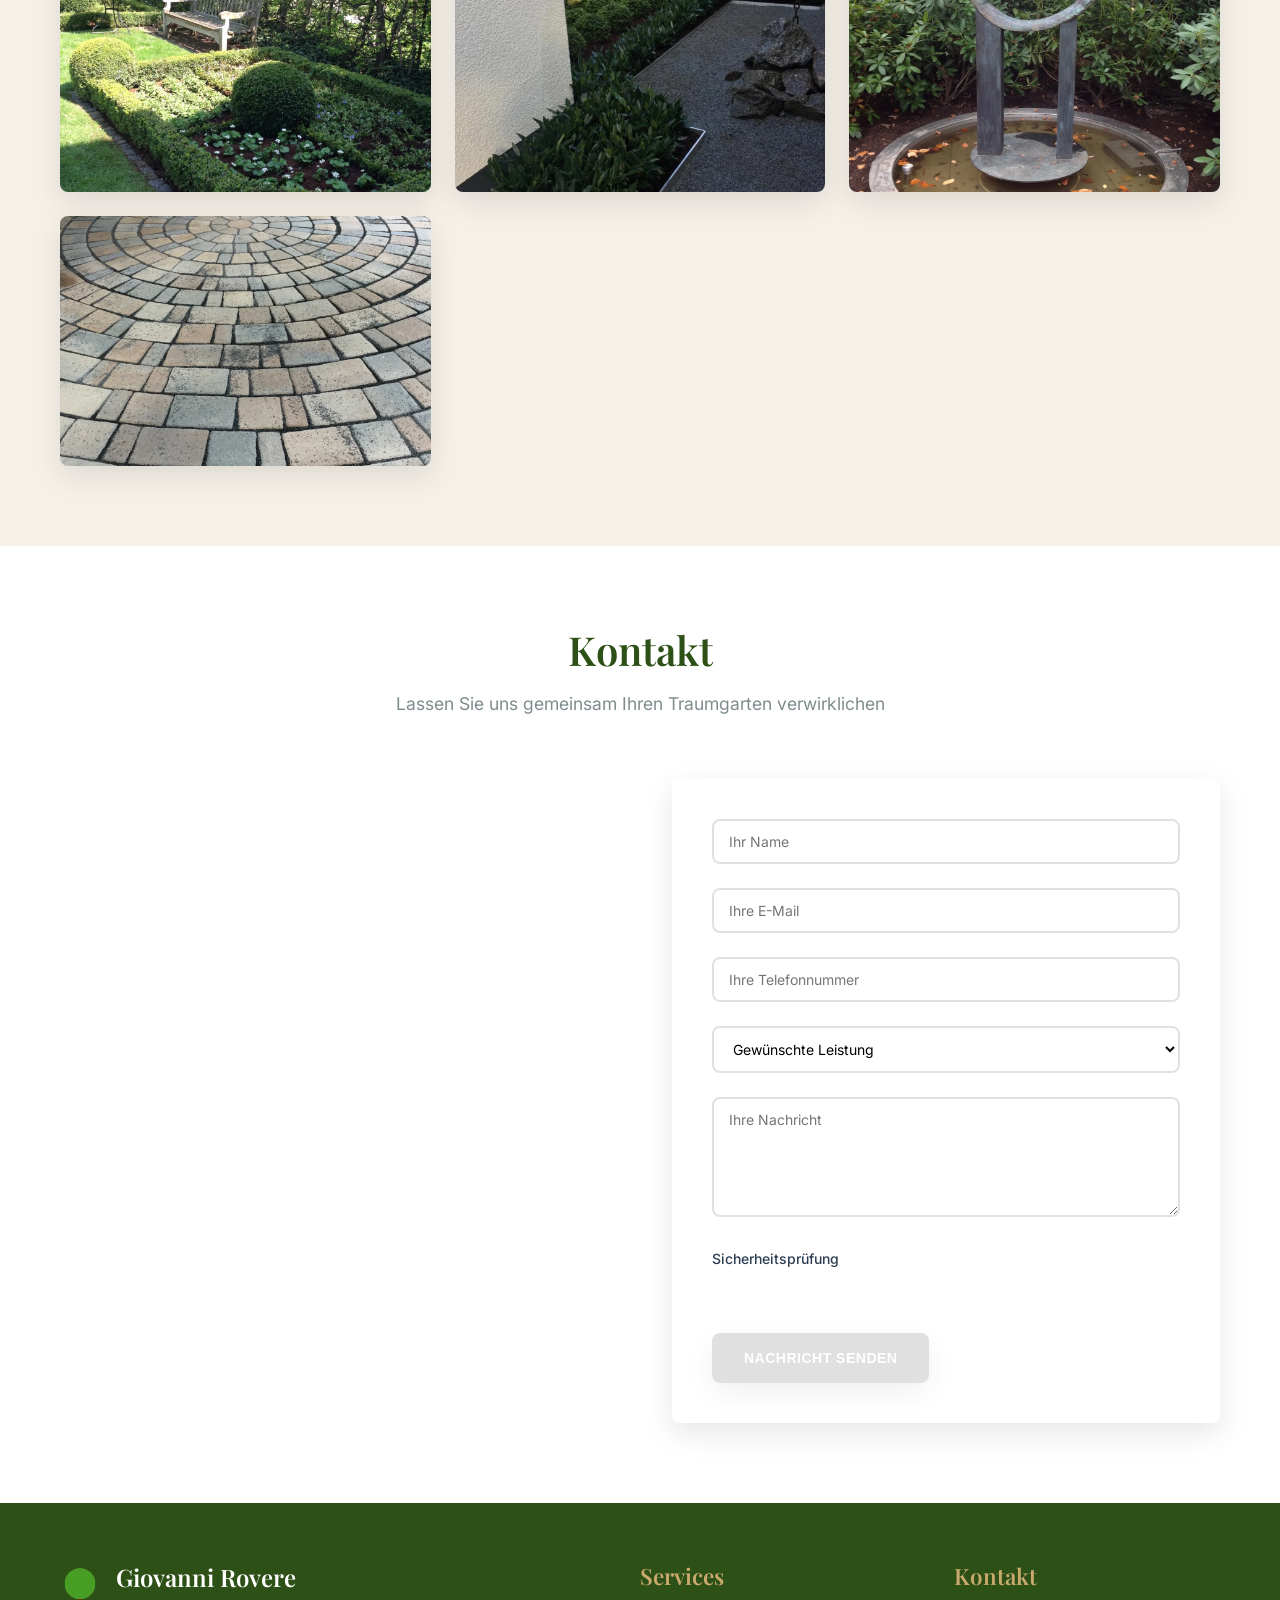
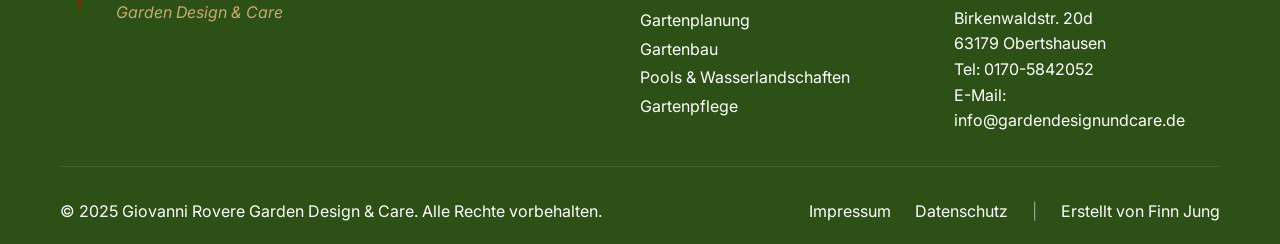
==== commit ca5664c7: "Update website: neue Bilder, CSS, JS, PHP-Dateien" ====
--- a/index.html
+++ b/index.html
@@ -3,9 +3,166 @@
 <head>
     <meta charset="UTF-8">
     <meta name="viewport" content="width=device-width, initial-scale=1.0">
-    <title>Garden Design und Care - Giovanni Rovere | Professioneller Garten & Landschaftsbau Obertshausen</title>
+    <title>Garden Design & Care - Giovanni Rovere | Professioneller Garten & Landschaftsbau Obertshausen</title>
     <meta name="description" content="Hochwertige Garten- und Landschaftsgestaltung von Giovanni Rovere in Obertshausen. Professionelle Gartenplanung, Anlage und Pflege im Kreis Frankfurt.">
-    <meta name="keywords" content="Gartenbau, Landschaftsbau, Obertshausen, Frankfurt, Gartengestaltung, Gartenpflege">
+    <meta name="keywords" content="Gartenbau, Landschaftsbau, Obertshausen, Frankfurt, Gartengestaltung, Gartenpflege, Terrassen, Pools, Bewässerung, Naturstein">
+    
+    <!-- Open Graph / Facebook -->
+    <meta property="og:type" content="website">
+    <meta property="og:url" content="https://gardendesignundcare.de/">
+    <meta property="og:title" content="Garden Design & Care - Giovanni Rovere | Professioneller Gartenbau Obertshausen">
+    <meta property="og:description" content="25 Jahre Erfahrung in exklusiver Garten- und Landschaftsgestaltung. Terrassen, Pools, Bewässerungsanlagen und Gartenpflege im Raum Frankfurt.">
+    <meta property="og:image" content="https://gardendesignundcare.de/images/garten-gestaltung.webp">
+    <meta property="og:image:width" content="1200">
+    <meta property="og:image:height" content="630">
+    <meta property="og:image:alt" content="Professionelle Gartengestaltung von Giovanni Rovere">
+    
+    <!-- Twitter -->
+    <meta property="twitter:card" content="summary_large_image">
+    <meta property="twitter:url" content="https://gardendesignundcare.de/">
+    <meta property="twitter:title" content="Garden Design & Care - Giovanni Rovere | Professioneller Gartenbau">
+    <meta property="twitter:description" content="25 Jahre Erfahrung in exklusiver Garten- und Landschaftsgestaltung. Terrassen, Pools, Bewässerungsanlagen im Raum Frankfurt.">
+    <meta property="twitter:image" content="https://gardendesignundcare.de/images/garten-gestaltung.webp">
+    
+    <!-- Additional SEO -->
+    <meta name="author" content="Giovanni Rovere">
+    <meta name="robots" content="index, follow">
+    <meta name="language" content="de">
+    <meta name="geo.region" content="DE-HE">
+    <meta name="geo.placename" content="Obertshausen">
+    <meta name="geo.position" content="50.0693;8.8578">
+    <meta name="ICBM" content="50.0693, 8.8578">
+    <link rel="canonical" href="https://gardendesignundcare.de/">
+    
+    <!-- Schema.org Structured Data -->
+    <script type="application/ld+json">
+    {
+      "@context": "https://schema.org",
+      "@type": "LocalBusiness",
+      "@id": "https://gardendesignundcare.de/",
+      "name": "Garden Design & Care - Giovanni Rovere",
+      "alternateName": "Giovanni Rovere Gartenbau",
+      "description": "Professionelle Garten- und Landschaftsgestaltung mit 25 Jahren Erfahrung. Terrassen, Pools, Bewässerungsanlagen und Gartenpflege.",
+      "url": "https://gardendesignundcare.de/",
+      "telephone": "0170-5842052",
+      "email": "info@gardendesignundcare.de",
+      "address": {
+        "@type": "PostalAddress",
+        "streetAddress": "Birkenwaldstr. 20d",
+        "addressLocality": "Obertshausen",
+        "postalCode": "63179",
+        "addressCountry": "DE",
+        "addressRegion": "Hessen"
+      },
+      "geo": {
+        "@type": "GeoCoordinates",
+        "latitude": "50.0693",
+        "longitude": "8.8578"
+      },
+      "openingHours": [
+        "Mo-Fr 07:00-18:00",
+        "Sa 08:00-16:00"
+      ],
+      "founder": {
+        "@type": "Person",
+        "name": "Giovanni Rovere",
+        "jobTitle": "Staatlich geprüfter Agrartechniker"
+      },
+      "areaServed": [
+        "Obertshausen",
+        "Frankfurt",
+        "Rodgau",
+        "Offenbach",
+        "Hanau"
+      ],
+      "serviceType": [
+        "Gartendesign & Planung",
+        "Bewässerung",
+        "Terrasse & Gefäße",
+        "Mähroboter",
+        "Beton & Natursteinpflaster",
+        "Blumen & Heckenpflanzen",
+        "Brunnen",
+        "Pools & Wasserlandschaften"
+      ],
+      "image": [
+        "https://gardendesignundcare.de/images/garten-gestaltung.webp",
+        "https://gardendesignundcare.de/images/terrasse-mit-beeten.webp",
+        "https://gardendesignundcare.de/images/PoolGarten.webp"
+      ],
+      "priceRange": "$$",
+      "hasOfferCatalog": {
+        "@type": "OfferCatalog",
+        "name": "Gartenbauleistungen",
+        "itemListElement": [
+          {
+            "@type": "Offer",
+            "itemOffered": {
+              "@type": "Service",
+              "name": "Gartendesign & Planung",
+              "description": "Individuelle Gartenkonzepte und Bepflanzungskonzepte"
+            }
+          },
+          {
+            "@type": "Offer",
+            "itemOffered": {
+              "@type": "Service",
+              "name": "Bewässerung",
+              "description": "Automatische Bewässerungsanlagen und Beregnungssysteme"
+            }
+          },
+          {
+            "@type": "Offer",
+            "itemOffered": {
+              "@type": "Service",
+              "name": "Terrasse & Gefäße",
+              "description": "Holz- und Steinterrassen, Gefäßbepflanzung"
+            }
+          },
+          {
+            "@type": "Offer",
+            "itemOffered": {
+              "@type": "Service",
+              "name": "Mähroboter",
+              "description": "Installation und Wartung von Mährobotern"
+            }
+          },
+          {
+            "@type": "Offer",
+            "itemOffered": {
+              "@type": "Service",
+              "name": "Beton & Natursteinpflaster",
+              "description": "Professionelle Pflasterarbeiten für Wege und Einfahrten"
+            }
+          },
+          {
+            "@type": "Offer",
+            "itemOffered": {
+              "@type": "Service",
+              "name": "Blumen & Heckenpflanzen",
+              "description": "Saisonale Bepflanzung und Heckenpflege"
+            }
+          },
+          {
+            "@type": "Offer",
+            "itemOffered": {
+              "@type": "Service",
+              "name": "Brunnen",
+              "description": "Gartenbrunnen und Wasserspiele"
+            }
+          },
+          {
+            "@type": "Offer",
+            "itemOffered": {
+              "@type": "Service",
+              "name": "Pools & Wasserlandschaften",
+              "description": "Whirlpools, Schwimmbäder und Wasserspiele"
+            }
+          }
+        ]
+      }
+    }
+    </script>
     
     <link rel="preconnect" href="https://fonts.googleapis.com">
     <link rel="preconnect" href="https://fonts.gstatic.com" crossorigin>
@@ -13,20 +170,19 @@
     <link rel="stylesheet" href="https://cdnjs.cloudflare.com/ajax/libs/font-awesome/6.4.0/css/all.min.css">
     <link rel="stylesheet" href="css/style.css">
     
+    <!-- Cloudflare Turnstile -->
+    <script src="https://challenges.cloudflare.com/turnstile/v0/api.js" defer></script>
+    
     <!-- Favicon -->
-    <link rel="icon" type="image/svg+xml" href="images/favicon.svg">
-    <link rel="alternate icon" type="image/x-icon" href="images/favicon.svg">
+    <link rel="icon" type="image/svg+xml" href="images/baum-icon.svg">
+    <link rel="alternate icon" type="image/x-icon" href="images/baum-icon.svg">
 </head>
 <body>
     <!-- Navigation -->
     <nav class="navbar" id="navbar">
         <div class="nav-container">
             <div class="nav-brand">
-                <img src="images/favicon.svg" alt="Giovanni Rovere Logo" class="nav-logo">
-                <div class="nav-text">
-                    <h2>Giovanni Rovere</h2>
-                    <span class="nav-tagline">Garden Design und Care</span>
-                </div>
+                <img src="images/garden-design-und-care-logo-mit-text.svg" alt="Garden Design und Care Logo" class="nav-logo-full">
             </div>
             <ul class="nav-menu" id="nav-menu">
                 <li><a href="#home" class="nav-link">Home</a></li>
@@ -69,31 +225,91 @@
             <div class="services-grid">
                 <div class="service-card">
                     <div class="service-icon">
-                        <i class="fas fa-seedling"></i>
-                    </div>
-                    <h3>Gartenplanung & Design</h3>
+                        <img src="images/garten-gestaltung.webp" alt="Gartendesign & Planung - Professionelle Gartengestaltung">
+                    </div>
+                    <h3>Gartendesign & Planung</h3>
                     <p>Individuelle Gartenkonzepte, die Ihre Wünsche und die natürlichen Gegebenheiten perfekt vereinen.</p>
                     <ul class="service-features">
                         <li>Individuelle Gartenkonzepte</li>
                         <li>Bepflanzungskonzepte</li>
-                        <li>Materialauswahl</li>
-                    </ul>
-                </div>
-                <div class="service-card">
-                    <div class="service-icon">
-                        <i class="fas fa-hammer"></i>
-                    </div>
-                    <h3>Terrassen, Wege & Steinarbeiten</h3>
-                    <p>Hochwertige Terrassen und Wege aus Naturstein, Beton oder anderen edlen Materialien.</p>
-                    <ul class="service-features">
-                        <li>Naturstein-Terrassen</li>
+                        <li>3D-Visualisierung</li>
+                    </ul>
+                </div>
+                <div class="service-card">
+                    <div class="service-icon">
+                        <img src="images/wasser-sprenkler.webp" alt="Bewässerung - Automatische Bewässerungsanlagen">
+                    </div>
+                    <h3>Bewässerung</h3>
+                    <p>Moderne Bewässerungssysteme für optimale Gartenpflege und Wassermanagement.</p>
+                    <ul class="service-features">
+                        <li>Automatische Bewässerungsanlagen</li>
+                        <li>Tropfbewässerung</li>
+                        <li>Beregnungsanlagen</li>
+                    </ul>
+                </div>
+                <div class="service-card">
+                    <div class="service-icon">
+                        <img src="images/pflanzentopf-auf-balkon.webp" alt="Terrasse & Gefäße - Balkonbepflanzung und Terrassen">
+                    </div>
+                    <h3>Terrasse & Gefäße</h3>
+                    <p>Hochwertige Terrassen und stilvolle Gefäßbepflanzung für jeden Geschmack.</p>
+                    <ul class="service-features">
+                        <li>Holz- & Steinterrassen</li>
+                        <li>Gefäßauswahl & Bepflanzung</li>
+                        <li>Balkongestaltung</li>
+                    </ul>
+                </div>
+                <div class="service-card">
+                    <div class="service-icon">
+                        <img src="images/wiese-mit-streifen.webp" alt="Mähroboter - Perfekt gepflegter Rasen">
+                    </div>
+                    <h3>Mähroboter</h3>
+                    <p>Installation und Wartung von Mährobotern für perfekt gepflegten Rasen.</p>
+                    <ul class="service-features">
+                        <li>Mähroboter-Installation</li>
+                        <li>Begrenzungskabel verlegen</li>
+                        <li>Wartung & Service</li>
+                    </ul>
+                </div>
+                <div class="service-card">
+                    <div class="service-icon">
+                        <img src="images/pflastersteine.webp" alt="Beton & Natursteinpflaster - Professionelle Pflasterarbeiten">
+                    </div>
+                    <h3>Beton & Natursteinpflaster</h3>
+                    <p>Professionelle Pflasterarbeiten für Wege, Einfahrten und Plätze.</p>
+                    <ul class="service-features">
+                        <li>Natursteinpflaster</li>
+                        <li>Betonpflaster</li>
                         <li>Gartenwege & Einfahrten</li>
-                        <li>Mauern & Treppen</li>
-                    </ul>
-                </div>
-                <div class="service-card">
-                    <div class="service-icon">
-                        <i class="fas fa-swimming-pool"></i>
+                    </ul>
+                </div>
+                <div class="service-card">
+                    <div class="service-icon">
+                        <img src="images/blumen.webp" alt="Blumen & Heckenpflanzen - Farbenfrohe Gartenbepflanzung">
+                    </div>
+                    <h3>Blumen & Heckenpflanzen</h3>
+                    <p>Fachgerechte Auswahl und Pflanzung von Blumen, Sträuchern und Hecken.</p>
+                    <ul class="service-features">
+                        <li>Saisonale Bepflanzung</li>
+                        <li>Heckenpflanzung & -schnitt</li>
+                        <li>Blumenbeete anlegen</li>
+                    </ul>
+                </div>
+                <div class="service-card">
+                    <div class="service-icon">
+                        <img src="images/brunnen.webp" alt="Brunnen - Elegante Gartenbrunnen und Wasserspiele">
+                    </div>
+                    <h3>Brunnen</h3>
+                    <p>Elegante Wasserspiele und Brunnen als besondere Akzente in Ihrem Garten.</p>
+                    <ul class="service-features">
+                        <li>Gartenbrunnen</li>
+                        <li>Wasserspiele</li>
+                        <li>Teichanlagen</li>
+                    </ul>
+                </div>
+                <div class="service-card">
+                    <div class="service-icon">
+                        <img src="images/PoolGarten.webp" alt="Pools & Wasserlandschaften - Luxuriöse Pool-Anlagen">
                     </div>
                     <h3>Pools & Wasserlandschaften</h3>
                     <p>Von Whirlpools bis zu luxuriösen Schwimmbädern - Ihre private Wellness-Oase.</p>
@@ -103,17 +319,38 @@
                         <li>Wasserspiele & Teiche</li>
                     </ul>
                 </div>
-                <div class="service-card">
-                    <div class="service-icon">
-                        <i class="fas fa-leaf"></i>
-                    </div>
-                    <h3>Gartenpflege & Wartung</h3>
-                    <p>Regelmäßige Pflege und Wartung, damit Ihr Garten das ganze Jahr über perfekt aussieht.</p>
-                    <ul class="service-features">
-                        <li>Saisonale Pflege</li>
-                        <li>Bewässerungssysteme</li>
-                        <li>Baumpflege</li>
-                    </ul>
+            </div>
+        </div>
+    </section>
+
+    <!-- Work Process Section -->
+    <section class="work-process">
+        <div class="container">
+            <div class="section-header">
+                <h2>Bei der Arbeit</h2>
+                <p>Erleben Sie unsere Professionalität und Leidenschaft für Gartengestaltung</p>
+            </div>
+            <div class="work-grid">
+                <div class="work-item">
+                    <img src="images/bei-der-arbeit.webp" alt="Giovanni Rovere bei professioneller Gartenarbeit - 25 Jahre Erfahrung" class="work-image">
+                    <div class="work-content">
+                        <h4>Professionelle Ausführung</h4>
+                        <p>Mit 25 Jahren Erfahrung setzen wir jeden Auftrag mit höchster Präzision um.</p>
+                    </div>
+                </div>
+                <div class="work-item">
+                    <img src="images/giovanni-und-monika-und-mitarbeiter.webp" alt="Erfahrenes Gartenbau-Team von Garden Design und Care bei der Arbeit" class="work-image">
+                    <div class="work-content">
+                        <h4>Starkes Team</h4>
+                        <p>Unser erfahrenes Team arbeitet Hand in Hand für perfekte Ergebnisse.</p>
+                    </div>
+                </div>
+                <div class="work-item">
+                    <img src="images/wasser-sprenkler.webp" alt="Installation moderner Bewässerungsanlage für automatische Gartenbewässerung" class="work-image">
+                    <div class="work-content">
+                        <h4>Moderne Technik</h4>
+                        <p>Automatische Bewässerungssysteme für optimale Gartenpflege.</p>
+                    </div>
                 </div>
             </div>
         </div>
@@ -149,7 +386,7 @@
                     <a href="#services" class="btn btn-primary" style="margin-top: 2rem;">Mehr erfahren</a>
                 </div>
                 <div class="about-image">
-                    <img src="images/giovanni-und-monika.webp" alt="Giovanni und Monika Rovere" class="about-portrait">
+                    <img src="images/giovanni-und-monika.webp" alt="Giovanni und Monika Rovere - Inhaber von Garden Design und Care" class="about-portrait">
                 </div>
             </div>
         </div>
@@ -164,43 +401,52 @@
             </div>
             <div class="gallery-grid">
                 <div class="gallery-item">
-                    <div class="image-placeholder">
-                        <i class="fas fa-image"></i>
-                        <p>Moderne Terrasse mit Wasserspiel</p>
-                    </div>
-                    <div class="gallery-overlay">
-                        <h4>Moderne Gartenanlage</h4>
-                        <p>Obertshausen</p>
-                    </div>
-                </div>
-                <div class="gallery-item">
-                    <div class="image-placeholder">
-                        <i class="fas fa-image"></i>
-                        <p>Japanischer Garten</p>
-                    </div>
-                    <div class="gallery-overlay">
-                        <h4>Zen-Garten</h4>
-                        <p>Frankfurt</p>
-                    </div>
-                </div>
-                <div class="gallery-item">
-                    <div class="image-placeholder">
-                        <i class="fas fa-image"></i>
-                        <p>Luxus Pool-Landschaft</p>
-                    </div>
+                    <img src="images/PoolGarten.webp" alt="Exklusive Pool-Landschaft mit Gartengestaltung von Giovanni Rovere Frankfurt" class="gallery-image">
                     <div class="gallery-overlay">
                         <h4>Pool-Landschaft</h4>
-                        <p>Rodgau</p>
-                    </div>
-                </div>
-                <div class="gallery-item">
-                    <div class="image-placeholder">
-                        <i class="fas fa-image"></i>
-                        <p>Dachgarten mit Stadtblick</p>
-                    </div>
-                    <div class="gallery-overlay">
-                        <h4>Dachgarten</h4>
-                        <p>Frankfurt Innenstadt</p>
+                        <p>Wellness-Oase im Grünen</p>
+                    </div>
+                </div>
+                <div class="gallery-item">
+                    <img src="images/garten-gestaltung.webp" alt="Kreative Gartengestaltung und Landschaftsbau von Garden Design und Care" class="gallery-image">
+                    <div class="gallery-overlay">
+                        <h4>Gartengestaltung</h4>
+                        <p>Kreative Lösungen</p>
+                    </div>
+                </div>
+                <div class="gallery-item">
+                    <img src="images/terrasse-im-garten.webp" alt="Naturstein-Terrasse harmonisch in Gartenlandschaft integriert" class="gallery-image">
+                    <div class="gallery-overlay">
+                        <h4>Garten-Terrasse</h4>
+                        <p>Naturstein & Pflanzen</p>
+                    </div>
+                </div>
+                <div class="gallery-item">
+                    <img src="images/garten-beet-und-bank.webp" alt="Entspannungsbereich mit Sitzbank und professionell gestalteten Gartenbeeten" class="gallery-image">
+                    <div class="gallery-overlay">
+                        <h4>Beet mit Sitzplatz</h4>
+                        <p>Entspannung im Grünen</p>
+                    </div>
+                </div>
+                <div class="gallery-item">
+                    <img src="images/pflanzen-und-blumen-beet.webp" alt="Farbenfrohe Blumenbeete mit saisonalen Pflanzen und Bepflanzungskonzept" class="gallery-image">
+                    <div class="gallery-overlay">
+                        <h4>Blumen & Pflanzen</h4>
+                        <p>Farbenfrohe Beete</p>
+                    </div>
+                </div>
+                <div class="gallery-item">
+                    <img src="images/brunnen.webp" alt="Eleganter Gartenbrunnen als Wasserspiel in der Gartenanlage" class="gallery-image">
+                    <div class="gallery-overlay">
+                        <h4>Wasserspiel</h4>
+                        <p>Brunnen im Garten</p>
+                    </div>
+                </div>
+                <div class="gallery-item">
+                    <img src="images/pflastersteine.webp" alt="Professionelle Pflasterarbeiten für Gartenwege und Einfahrten" class="gallery-image">
+                    <div class="gallery-overlay">
+                        <h4>Pflasterarbeiten</h4>
+                        <p>Professionelle Verlegung</p>
                     </div>
                 </div>
             </div>
@@ -263,10 +509,13 @@
                             <select id="service" name="service" required>
                                 <option value="">Gewünschte Leistung</option>
                                 <option value="beratung">Kostenlose Beratung</option>
-                                <option value="planung">Gartenplanung</option>
-                                <option value="anlage">Gartenanlage</option>
-                                <option value="pflege">Gartenpflege</option>
-                                <option value="terrassen">Terrassen & Wege</option>
+                                <option value="gartendesign">Gartendesign & Planung</option>
+                                <option value="bewaesserung">Bewässerung</option>
+                                <option value="terrassen-gefaesse">Terrasse & Gefäße</option>
+                                <option value="maehroboter">Mähroboter</option>
+                                <option value="pflaster">Beton & Natursteinpflaster</option>
+                                <option value="blumen-hecken">Blumen & Heckenpflanzen</option>
+                                <option value="brunnen">Brunnen</option>
                                 <option value="pools">Pools & Wasserlandschaften</option>
                                 <option value="sonstiges">Sonstiges</option>
                             </select>
@@ -274,7 +523,12 @@
                         <div class="form-group">
                             <textarea id="message" name="message" placeholder="Ihre Nachricht" rows="5" required maxlength="2000"></textarea>
                         </div>
-                        <button type="submit" class="btn btn-primary" id="submitBtn">
+                        <!-- Sicherheitsprüfung -->
+                        <div class="security-check">
+                            <label class="security-label">Sicherheitsprüfung</label>
+                            <div class="cf-turnstile" data-sitekey="0x4AAAAAABu82HrkMXaH71_C" data-callback="onTurnstileSuccess" data-error-callback="onTurnstileError" data-theme="auto" data-language="de"></div>
+                        </div>
+                        <button type="submit" class="btn btn-primary" id="submitBtn" disabled>
                             <span class="btn-text">Nachricht senden</span>
                             <span class="btn-loading" style="display: none;">
                                 <i class="fas fa-spinner fa-spin"></i> Wird gesendet...
@@ -291,14 +545,20 @@
         <div class="container">
             <div class="footer-content">
                 <div class="footer-brand">
-                    <h3>Giovanni Rovere</h3>
-                    <p>Garden Design und Care</p>
+                    <div class="footer-brand-content">
+                        <img src="images/baum-icon.svg" alt="Baum Icon" class="footer-icon">
+                        <div class="footer-brand-text">
+                            <h3>Giovanni Rovere</h3>
+                            <p>Garden Design & Care</p>
+                        </div>
+                    </div>
                 </div>
                 <div class="footer-links">
                     <h4>Services</h4>
                     <ul>
                         <li><a href="#services">Gartenplanung</a></li>
                         <li><a href="#services">Gartenbau</a></li>
+                        <li><a href="#services">Pools & Wasserlandschaften</a></li>
                         <li><a href="#services">Gartenpflege</a></li>
                     </ul>
                 </div>
@@ -310,10 +570,12 @@
                 </div>
             </div>
             <div class="footer-bottom">
-                <p>&copy; 2024 Giovanni Rovere Garden Design und Care. Alle Rechte vorbehalten.</p>
+                <p>&copy; 2025 Giovanni Rovere Garden Design & Care. Alle Rechte vorbehalten.</p>
                 <div class="footer-legal">
                     <a href="impressum.html">Impressum</a>
                     <a href="datenschutz.html">Datenschutz</a>
+                    <span class="footer-divider">|</span>
+                    <a href="https://finnjung.com" target="_blank" rel="noopener">Erstellt von Finn Jung</a>
                 </div>
             </div>
         </div>
--- a/css/style.css
+++ b/css/style.css
@@ -114,12 +114,18 @@
 .nav-brand {
     display: flex;
     align-items: center;
-    gap: 1rem;
 }
 
 .nav-logo {
     width: 45px;
     height: 45px;
+    object-fit: contain;
+}
+
+.nav-logo-full {
+    height: 70px;
+    width: auto;
+    max-width: 350px;
     object-fit: contain;
 }
 
@@ -190,7 +196,7 @@
 .hero {
     height: 100vh;
     background: linear-gradient(rgba(0, 0, 0, 0.4), rgba(0, 0, 0, 0.4)),
-                url('data:image/svg+xml,<svg xmlns="http://www.w3.org/2000/svg" viewBox="0 0 1200 800"><rect width="1200" height="800" fill="%236b8e23"/><circle cx="200" cy="200" r="100" fill="%232d5016" opacity="0.3"/><circle cx="800" cy="400" r="150" fill="%23c9a96e" opacity="0.2"/><circle cx="1000" cy="100" r="80" fill="%232d5016" opacity="0.4"/></svg>');
+                url('../images/garten-gestaltung.webp');
     background-size: cover;
     background-position: center;
     background-attachment: fixed;
@@ -296,13 +302,19 @@
     width: 80px;
     height: 80px;
     margin: 0 auto 1.5rem;
-    background: linear-gradient(135deg, var(--primary-color), var(--secondary-color));
     border-radius: 50%;
     display: flex;
     align-items: center;
     justify-content: center;
-    color: var(--white);
-    font-size: 2rem;
+    overflow: hidden;
+    box-shadow: var(--shadow);
+}
+
+.service-icon img {
+    width: 100%;
+    height: 100%;
+    object-fit: cover;
+    border-radius: 50%;
 }
 
 .service-card h3 {
@@ -328,6 +340,58 @@
     left: 0;
     color: var(--accent-color);
     font-weight: bold;
+}
+
+/* Work Process Section */
+.work-process {
+    background: var(--white);
+    padding: 80px 0;
+}
+
+.work-grid {
+    display: grid;
+    grid-template-columns: repeat(auto-fit, minmax(300px, 1fr));
+    gap: 2rem;
+    margin-top: 2rem;
+}
+
+.work-item {
+    background: var(--white);
+    border-radius: var(--border-radius);
+    overflow: hidden;
+    box-shadow: var(--shadow);
+    transition: var(--transition);
+}
+
+.work-item:hover {
+    transform: translateY(-10px);
+    box-shadow: var(--shadow-hover);
+}
+
+.work-image {
+    width: 100%;
+    height: 250px;
+    object-fit: cover;
+    transition: var(--transition);
+}
+
+.work-item:hover .work-image {
+    transform: scale(1.05);
+}
+
+.work-content {
+    padding: 1.5rem;
+}
+
+.work-content h4 {
+    color: var(--primary-color);
+    margin-bottom: 1rem;
+    font-size: 1.3rem;
+}
+
+.work-content p {
+    color: var(--text-light);
+    line-height: 1.6;
 }
 
 /* About Section */
@@ -439,6 +503,17 @@
 .gallery-item:hover {
     transform: scale(1.03);
     box-shadow: var(--shadow-hover);
+}
+
+.gallery-image {
+    width: 100%;
+    height: 100%;
+    object-fit: cover;
+    transition: var(--transition);
+}
+
+.gallery-item:hover .gallery-image {
+    transform: scale(1.1);
 }
 
 .gallery-item .image-placeholder {
@@ -563,6 +638,57 @@
     color: #e74c3c;
 }
 
+/* Cloudflare Turnstile Styling */
+.security-check {
+    margin: 1.5rem 0;
+    text-align: left;
+}
+
+.security-label {
+    display: block;
+    font-size: 14px;
+    font-weight: 500;
+    color: var(--text-dark);
+    margin-bottom: 0.8rem;
+}
+
+.cf-turnstile {
+    display: inline-block;
+    margin: 0;
+}
+
+/* Ensure submit button is properly styled when disabled */
+.btn:disabled.btn-primary {
+    background: #ccc;
+    border-color: #ccc;
+    opacity: 0.6;
+    cursor: not-allowed;
+}
+
+/* Loading state for Turnstile validation */
+.turnstile-loading {
+    position: relative;
+}
+
+.turnstile-loading::after {
+    content: '';
+    position: absolute;
+    top: 50%;
+    left: 50%;
+    width: 20px;
+    height: 20px;
+    margin: -10px 0 0 -10px;
+    border: 2px solid transparent;
+    border-top-color: var(--primary-color);
+    border-radius: 50%;
+    animation: turnstile-spin 1s linear infinite;
+}
+
+@keyframes turnstile-spin {
+    0% { transform: rotate(0deg); }
+    100% { transform: rotate(360deg); }
+}
+
 /* Footer */
 .footer {
     background: var(--primary-color);
@@ -577,12 +703,26 @@
     margin-bottom: 2rem;
 }
 
-.footer-brand h3 {
+.footer-brand-content {
+    display: flex;
+    align-items: flex-start;
+    gap: 1rem;
+}
+
+.footer-icon {
+    width: 40px;
+    height: 40px;
+    opacity: 0.9;
+    flex-shrink: 0;
+    margin-top: 0.3rem;
+}
+
+.footer-brand-text h3 {
     font-size: 1.5rem;
     margin-bottom: 0.5rem;
 }
 
-.footer-brand p {
+.footer-brand-text p {
     color: var(--accent-color);
     font-style: italic;
     margin-bottom: 1.5rem;
@@ -644,7 +784,9 @@
 
 .footer-legal {
     display: flex;
-    gap: 2rem;
+    gap: 1.5rem;
+    align-items: center;
+    flex-wrap: wrap;
 }
 
 .footer-legal a {
@@ -655,6 +797,11 @@
 
 .footer-legal a:hover {
     color: var(--accent-color);
+}
+
+.footer-divider {
+    color: var(--white);
+    opacity: 0.5;
 }
 
 /* Responsive Design */
@@ -680,6 +827,11 @@
         left: 0;
     }
     
+    .nav-logo-full {
+        height: 55px;
+        max-width: 280px;
+    }
+    
     .hero-title {
         font-size: 2.5rem;
     }
@@ -693,6 +845,10 @@
         grid-template-columns: 1fr;
     }
     
+    .work-grid {
+        grid-template-columns: 1fr;
+    }
+    
     .about-content {
         grid-template-columns: 1fr;
         text-align: center;
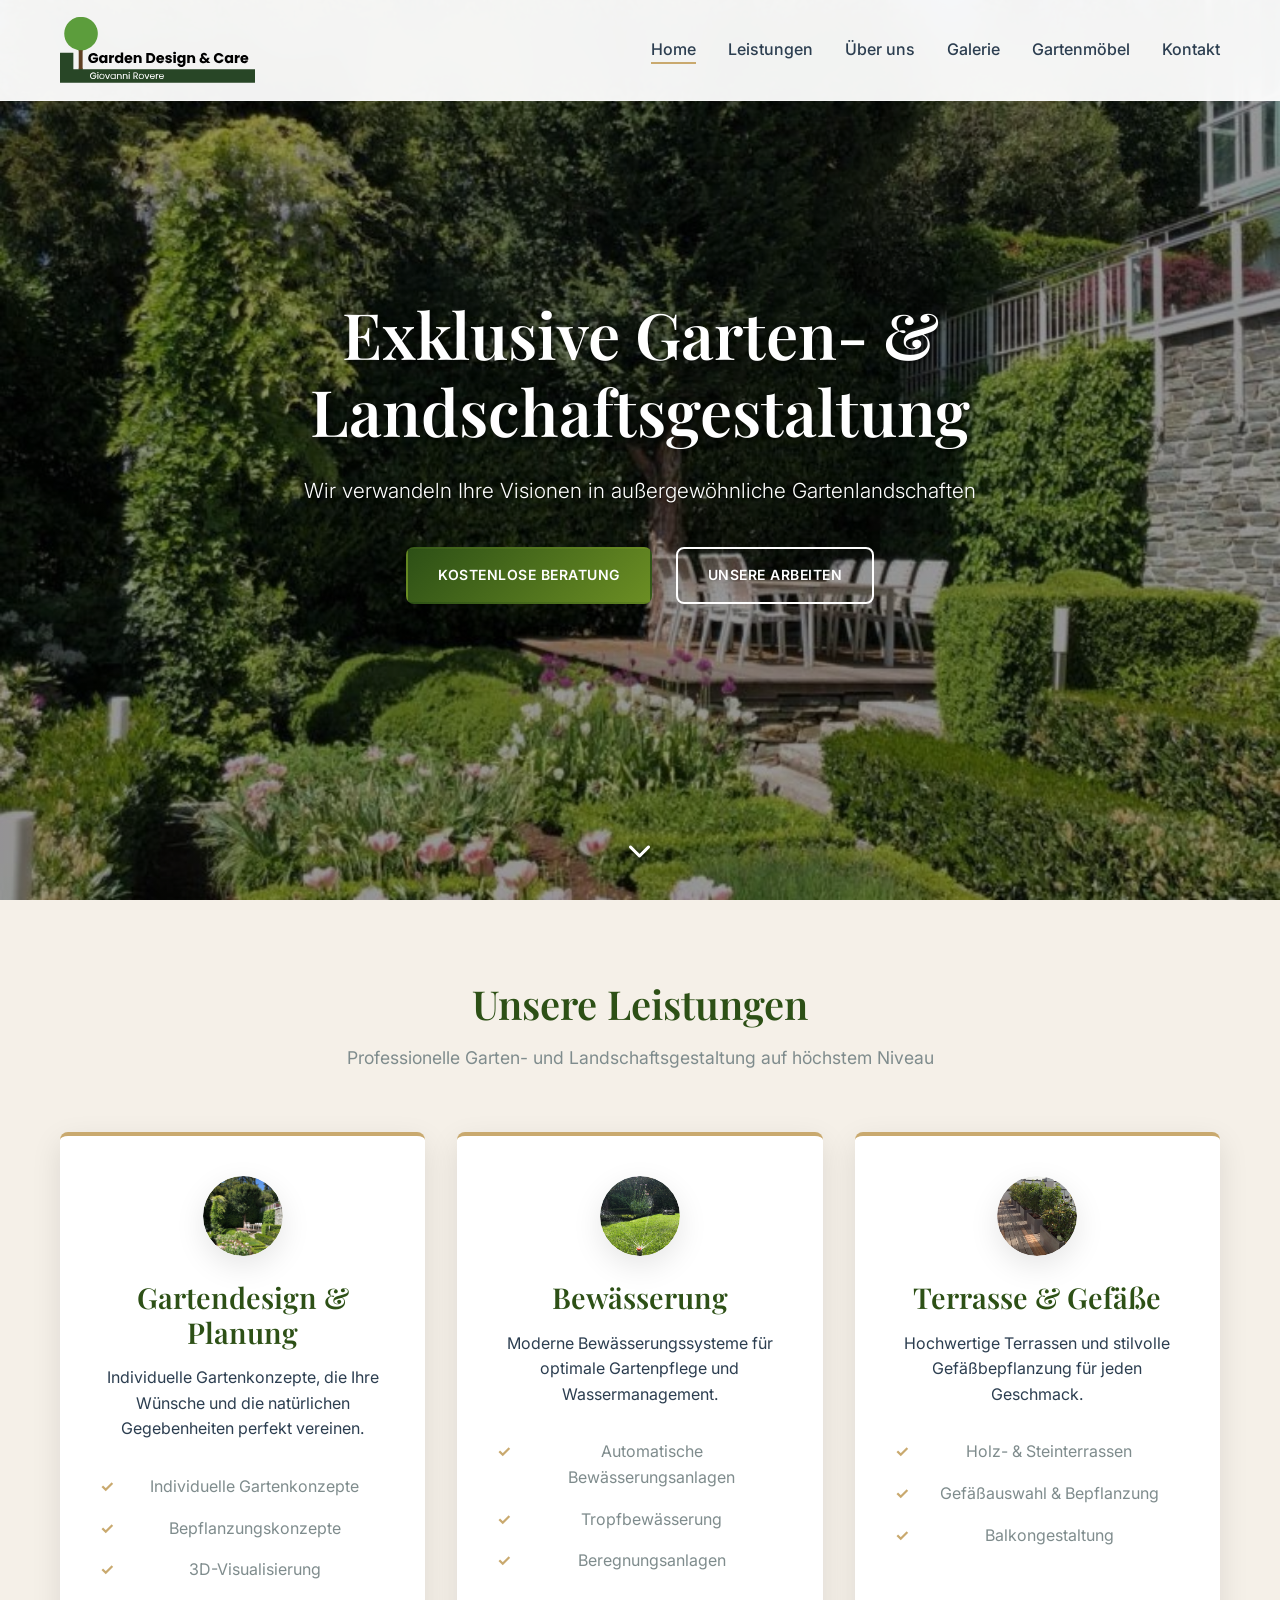
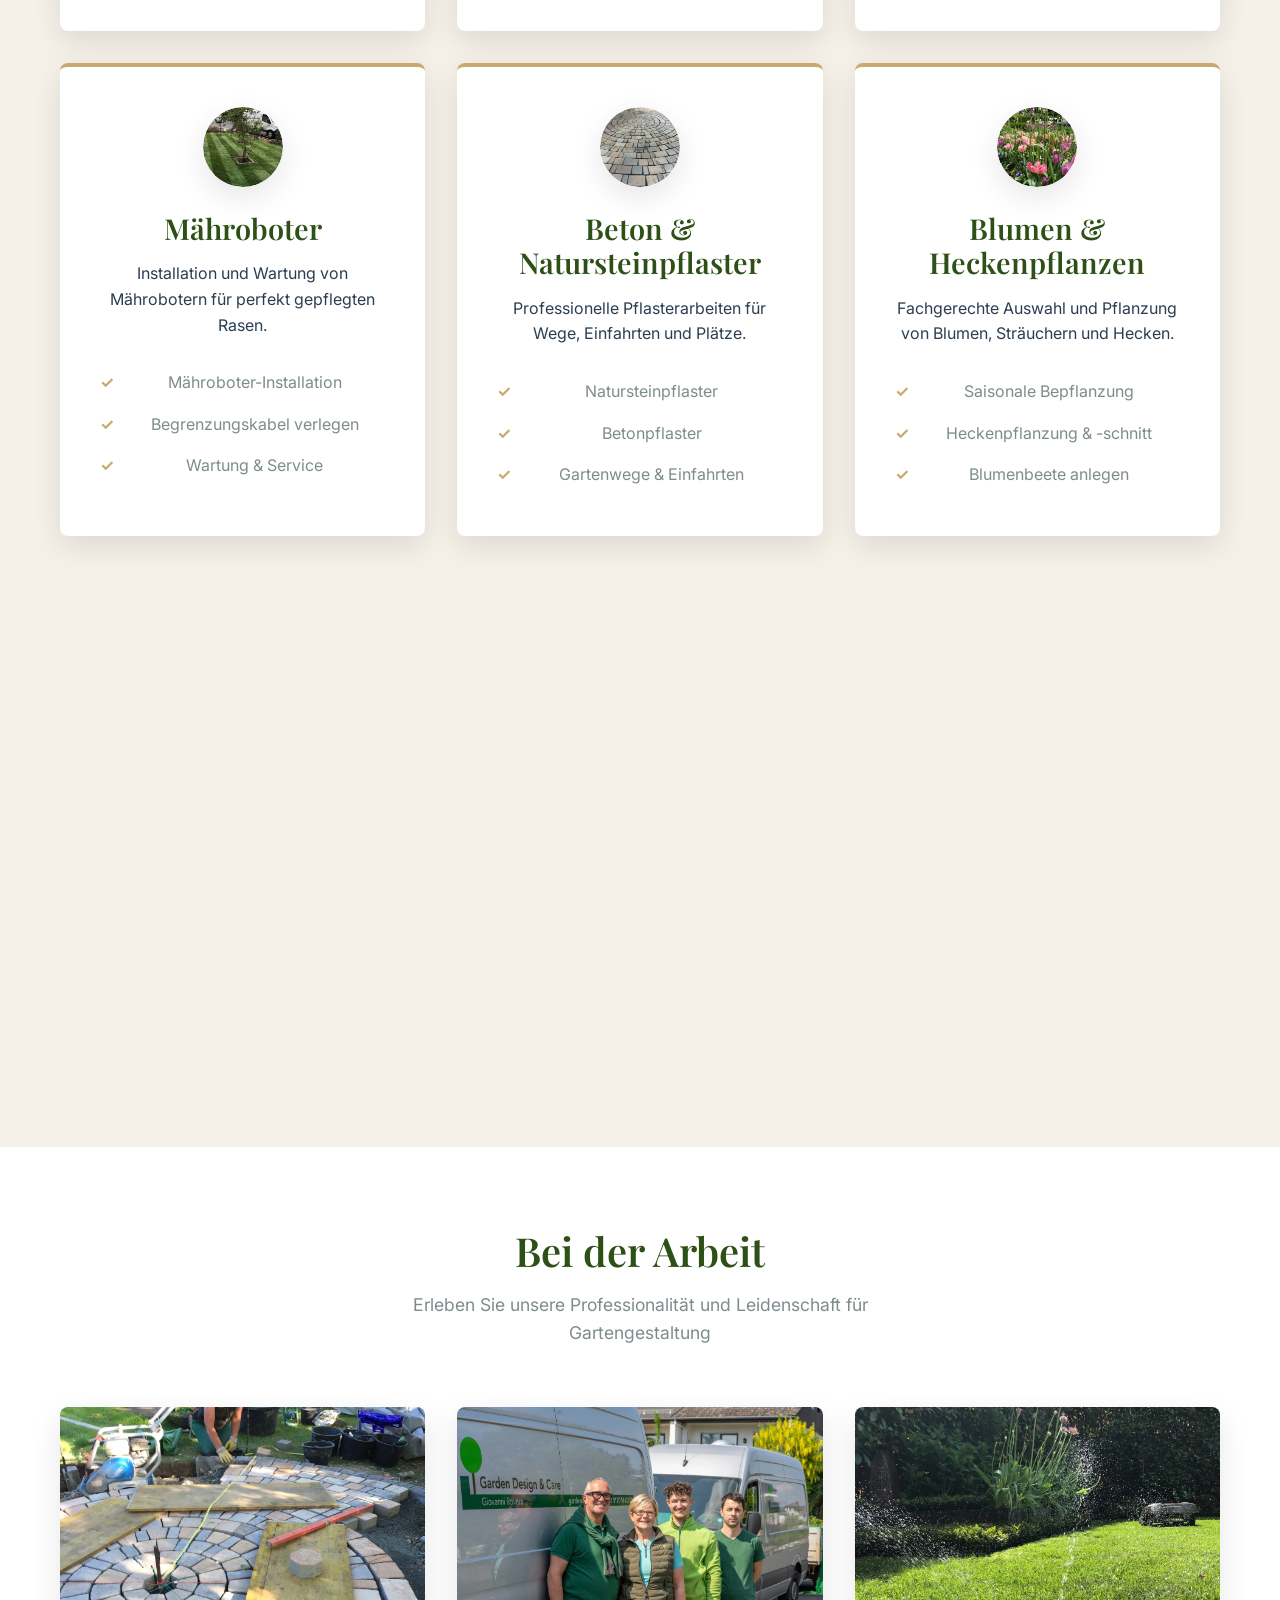
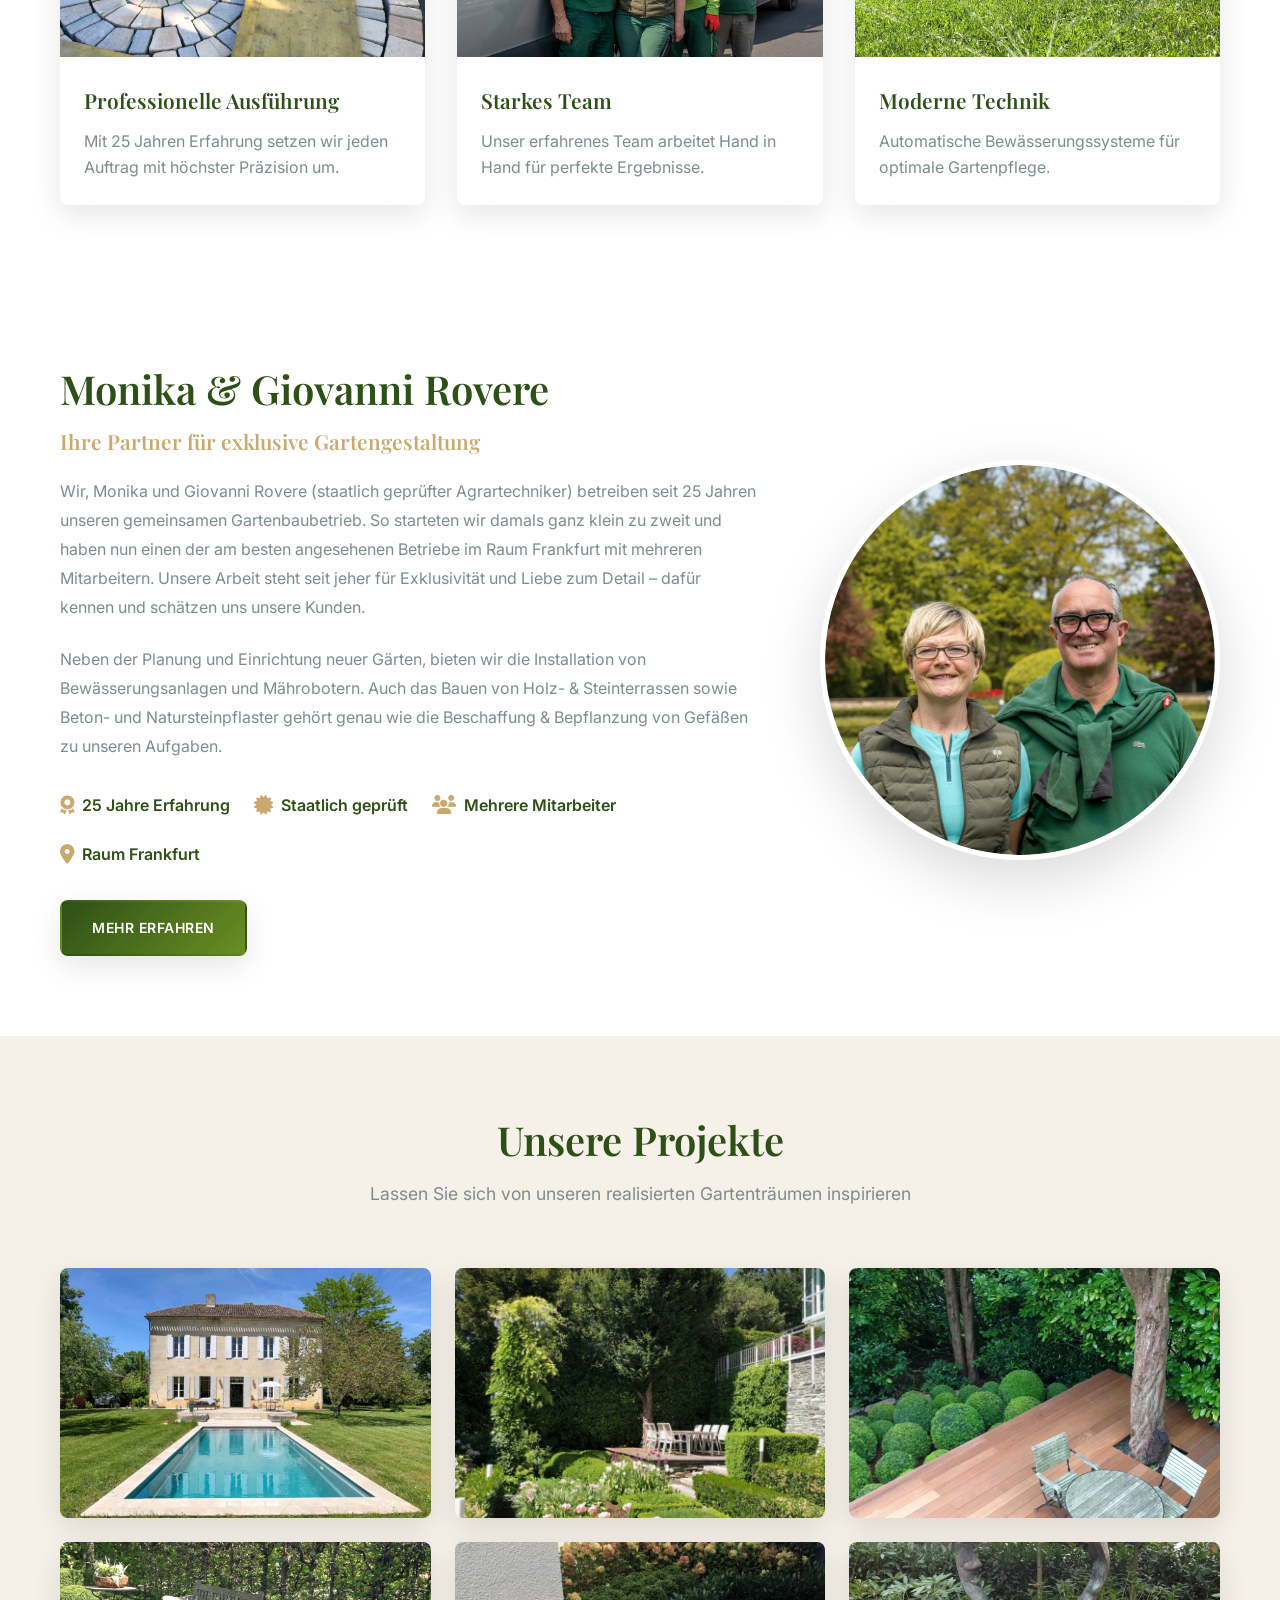
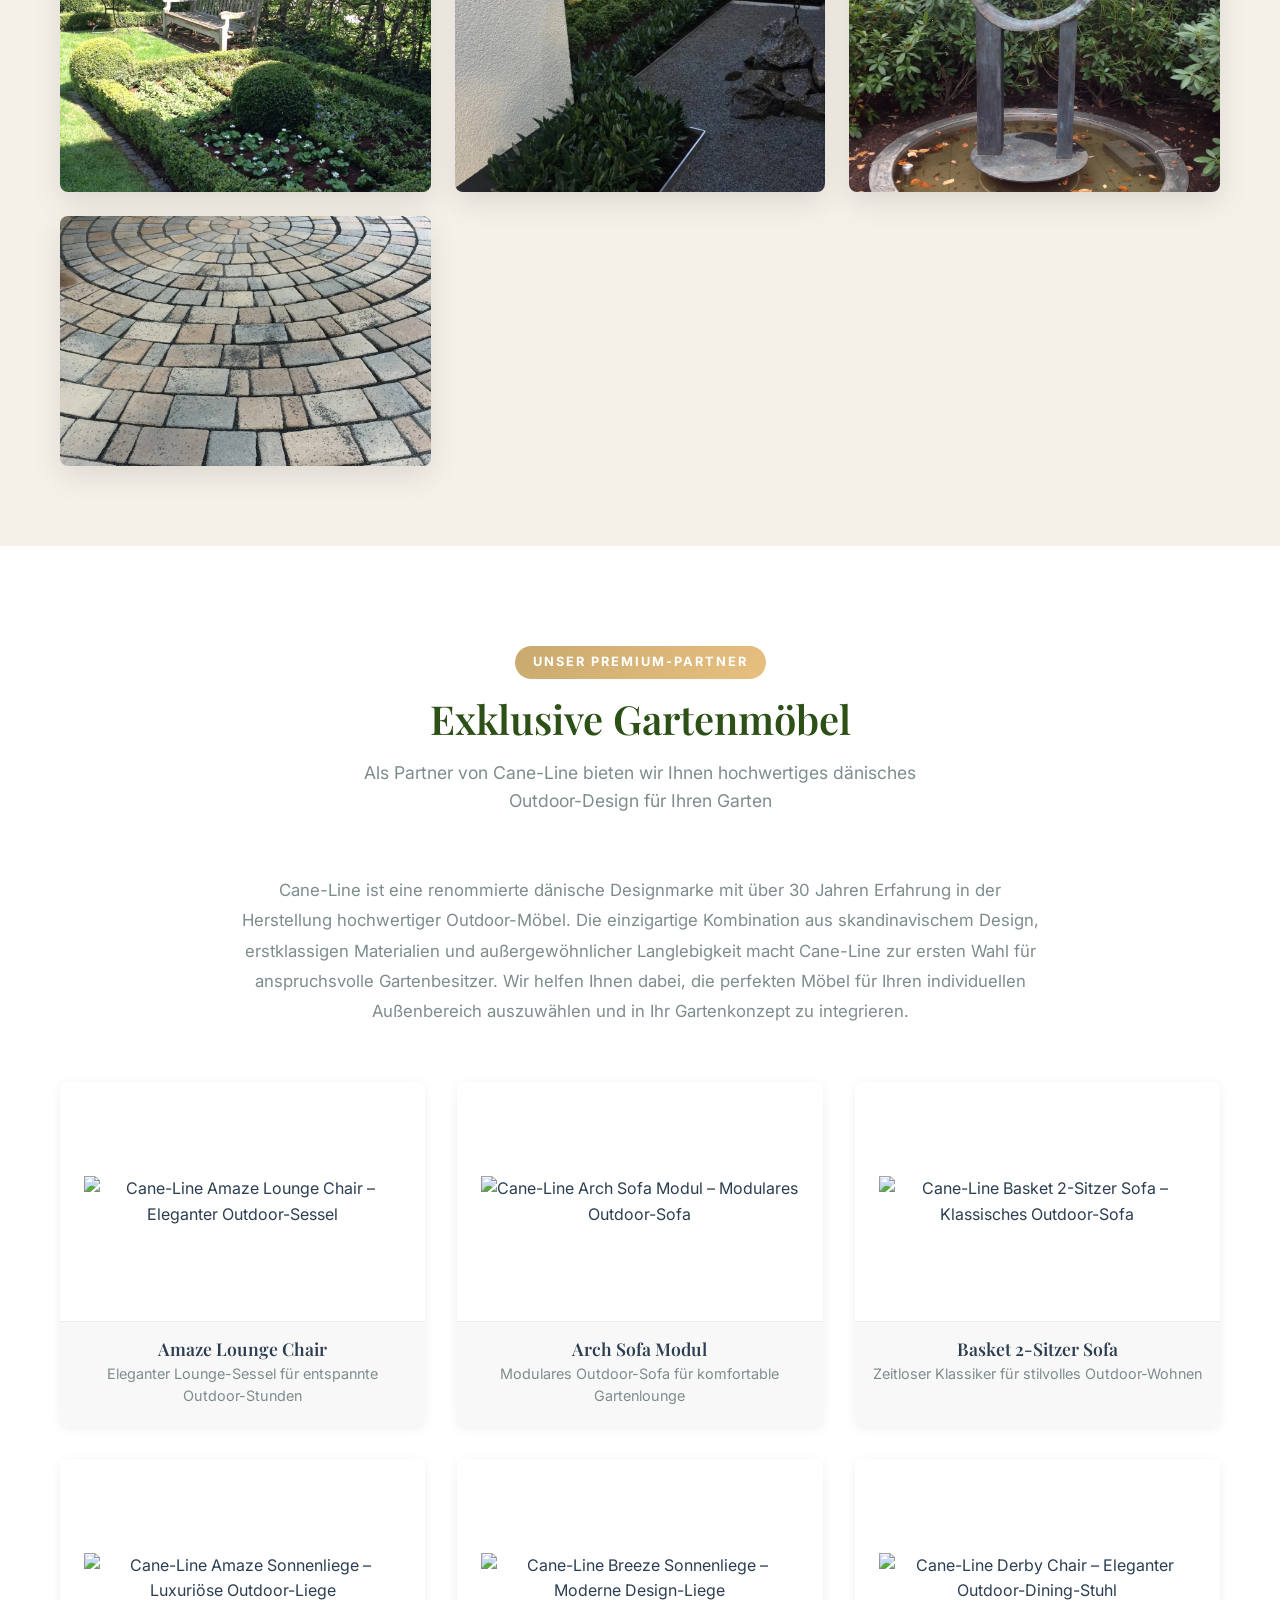
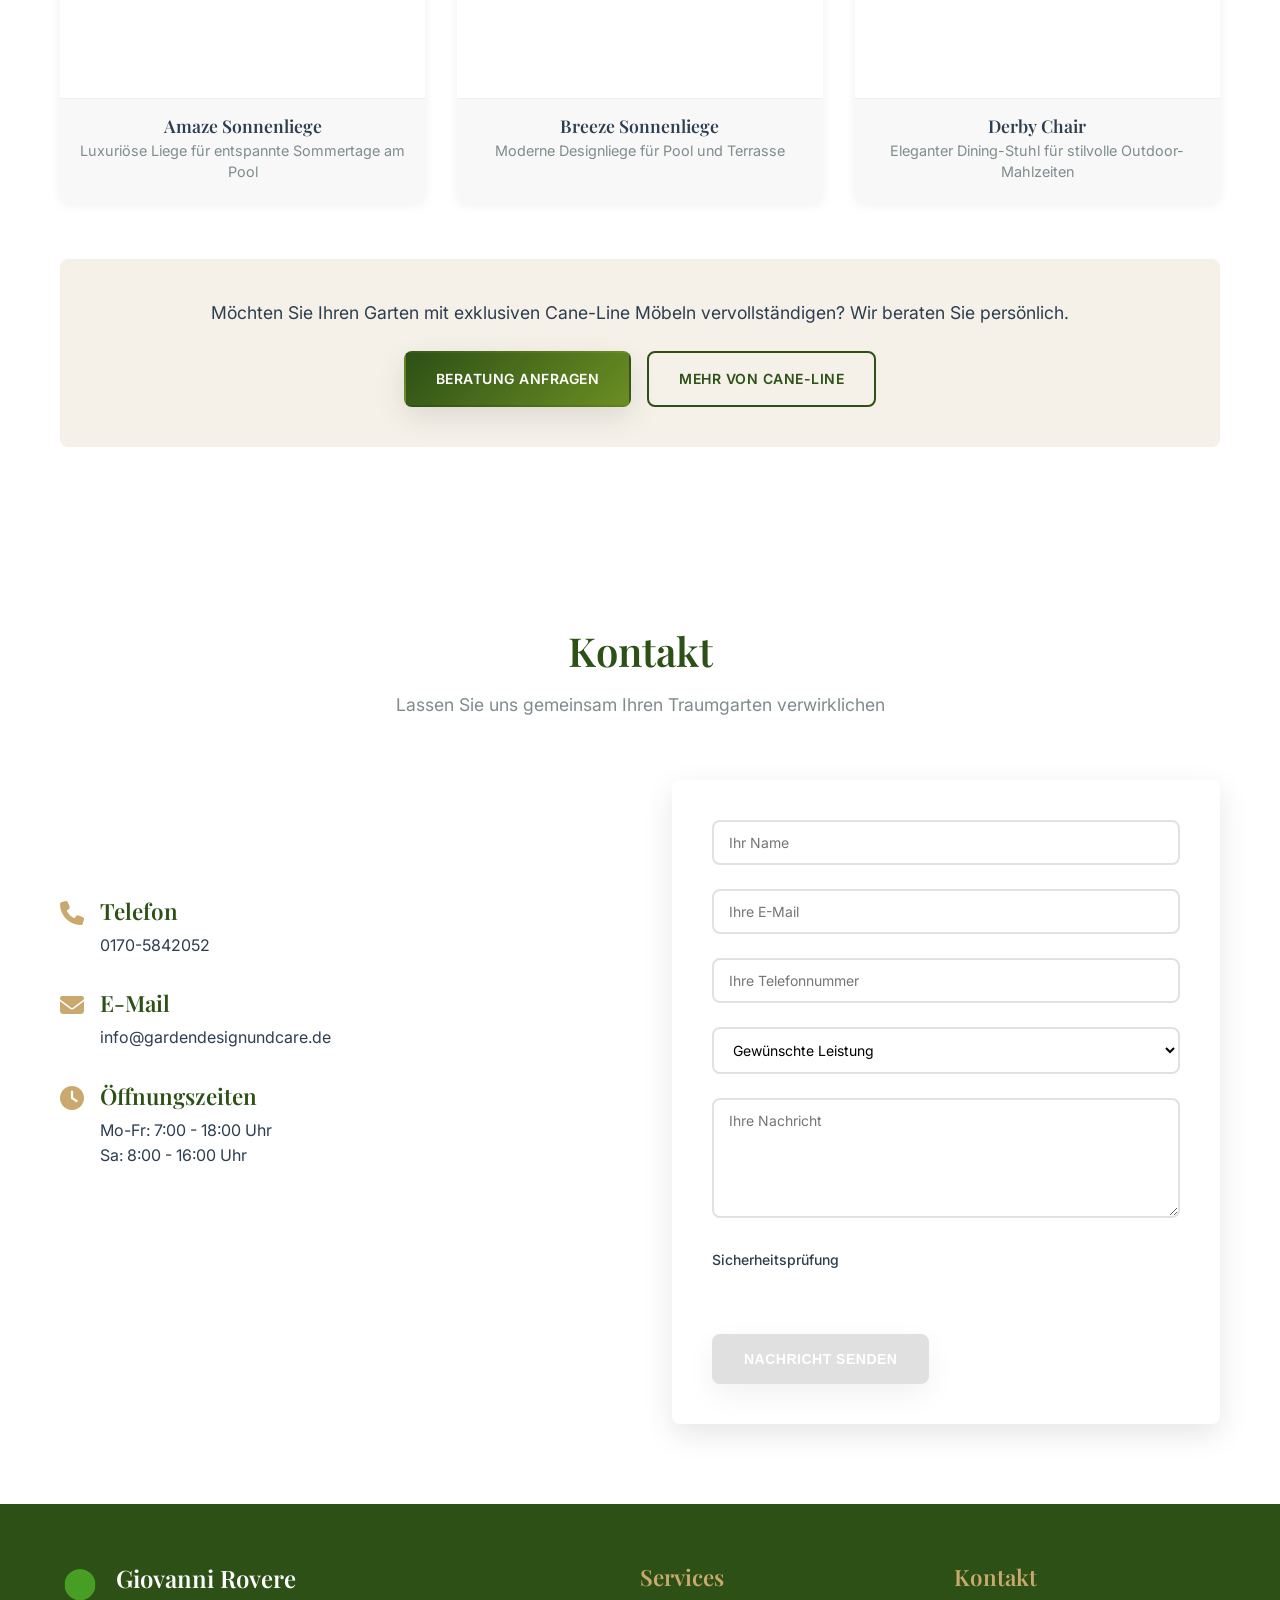
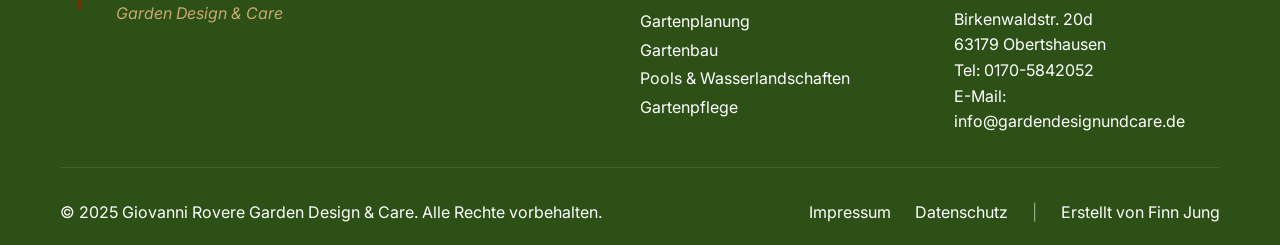
==== commit c8f4f970: "Add Cane-Line furniture section, smooth scroll, and local Turnstile fix - New Cane-Line partner sect" ====
--- a/index.html
+++ b/index.html
@@ -189,6 +189,7 @@
                 <li><a href="#services" class="nav-link">Leistungen</a></li>
                 <li><a href="#about" class="nav-link">Über uns</a></li>
                 <li><a href="#gallery" class="nav-link">Galerie</a></li>
+                <li><a href="#cane-line" class="nav-link">Gartenmöbel</a></li>
                 <li><a href="#contact" class="nav-link">Kontakt</a></li>
             </ul>
             <div class="hamburger" id="hamburger">
@@ -448,6 +449,71 @@
                         <h4>Pflasterarbeiten</h4>
                         <p>Professionelle Verlegung</p>
                     </div>
+                </div>
+            </div>
+        </div>
+    </section>
+
+    <!-- Cane-Line Section -->
+    <section id="cane-line" class="cane-line-section">
+        <div class="container">
+            <div class="section-header">
+                <span class="partner-badge">Unser Premium-Partner</span>
+                <h2>Exklusive Gartenmöbel</h2>
+                <p>Als Partner von Cane-Line bieten wir Ihnen hochwertiges dänisches Outdoor-Design für Ihren Garten</p>
+            </div>
+            <div class="cane-line-intro">
+                <p>Cane-Line ist eine renommierte dänische Designmarke mit über 30 Jahren Erfahrung in der Herstellung hochwertiger Outdoor-Möbel. Die einzigartige Kombination aus skandinavischem Design, erstklassigen Materialien und außergewöhnlicher Langlebigkeit macht Cane-Line zur ersten Wahl für anspruchsvolle Gartenbesitzer. Wir helfen Ihnen dabei, die perfekten Möbel für Ihren individuellen Außenbereich auszuwählen und in Ihr Gartenkonzept zu integrieren.</p>
+            </div>
+            <div class="cane-line-grid">
+                <div class="cane-line-item">
+                    <div class="cane-line-image-wrapper">
+                        <img src="https://cane-line.com/cdn/shop/files/4402T_4.png?v=1750753700" alt="Cane-Line Amaze Lounge Chair – Eleganter Outdoor-Sessel" loading="lazy">
+                    </div>
+                    <h4>Amaze Lounge Chair</h4>
+                    <p>Eleganter Lounge-Sessel für entspannte Outdoor-Stunden</p>
+                </div>
+                <div class="cane-line-item">
+                    <div class="cane-line-image-wrapper">
+                        <img src="https://cane-line.com/cdn/shop/files/55802FUTAITT_3991_81a8f409-abc7-4c16-a79b-ba3842eec68f.png?v=1750765519" alt="Cane-Line Arch Sofa Modul – Modulares Outdoor-Sofa" loading="lazy">
+                    </div>
+                    <h4>Arch Sofa Modul</h4>
+                    <p>Modulares Outdoor-Sofa für komfortable Gartenlounge</p>
+                </div>
+                <div class="cane-line-item">
+                    <div class="cane-line-image-wrapper">
+                        <img src="https://cane-line.com/cdn/shop/files/55200GAITG_1279.png?v=1749090794" alt="Cane-Line Basket 2-Sitzer Sofa – Klassisches Outdoor-Sofa" loading="lazy">
+                    </div>
+                    <h4>Basket 2-Sitzer Sofa</h4>
+                    <p>Zeitloser Klassiker für stilvolles Outdoor-Wohnen</p>
+                </div>
+                <div class="cane-line-item">
+                    <div class="cane-line-image-wrapper">
+                        <img src="https://cane-line.com/cdn/shop/files/4510T_3483.png?v=1749608992" alt="Cane-Line Amaze Sonnenliege – Luxuriöse Outdoor-Liege" loading="lazy">
+                    </div>
+                    <h4>Amaze Sonnenliege</h4>
+                    <p>Luxuriöse Liege für entspannte Sommertage am Pool</p>
+                </div>
+                <div class="cane-line-item">
+                    <div class="cane-line-image-wrapper">
+                        <img src="https://cane-line.com/cdn/shop/files/5569LI_5569YSN94_859.png?v=1749093304" alt="Cane-Line Breeze Sonnenliege – Moderne Design-Liege" loading="lazy">
+                    </div>
+                    <h4>Breeze Sonnenliege</h4>
+                    <p>Moderne Designliege für Pool und Terrasse</p>
+                </div>
+                <div class="cane-line-item">
+                    <div class="cane-line-image-wrapper">
+                        <img src="https://cane-line.com/cdn/shop/files/5412U_128_b6be0b35-e881-41ad-949b-7eee7da897b8.png?v=1749094567" alt="Cane-Line Derby Chair – Eleganter Outdoor-Dining-Stuhl" loading="lazy">
+                    </div>
+                    <h4>Derby Chair</h4>
+                    <p>Eleganter Dining-Stuhl für stilvolle Outdoor-Mahlzeiten</p>
+                </div>
+            </div>
+            <div class="cane-line-cta">
+                <p>Möchten Sie Ihren Garten mit exklusiven Cane-Line Möbeln vervollständigen? Wir beraten Sie persönlich.</p>
+                <div class="cane-line-buttons">
+                    <a href="#contact" class="btn btn-primary">Beratung anfragen</a>
+                    <a href="https://www.cane-line.com" target="_blank" rel="noopener noreferrer" class="btn btn-outline-dark">Mehr von Cane-Line</a>
                 </div>
             </div>
         </div>
--- a/css/style.css
+++ b/css/style.css
@@ -199,7 +199,6 @@
                 url('../images/garten-gestaltung.webp');
     background-size: cover;
     background-position: center;
-    background-attachment: fixed;
     display: flex;
     align-items: center;
     justify-content: center;
@@ -886,17 +885,164 @@
     .hero-title {
         font-size: 2rem;
     }
-    
+
     .container {
         padding: 0 15px;
     }
-    
+
     .service-card,
     .contact-form {
         padding: 1.5rem;
     }
-    
+
     .gallery-grid {
         grid-template-columns: 1fr;
     }
+}
+
+/* =============================================
+   Cane-Line Section
+   ============================================= */
+
+.cane-line-section {
+    padding: 100px 0;
+    background: var(--white);
+}
+
+.partner-badge {
+    display: inline-block;
+    background: linear-gradient(135deg, var(--accent-color), #e8c080);
+    color: var(--white);
+    font-size: 0.8rem;
+    font-weight: 700;
+    text-transform: uppercase;
+    letter-spacing: 2px;
+    padding: 6px 18px;
+    border-radius: 20px;
+    margin-bottom: 1rem;
+}
+
+.cane-line-intro {
+    max-width: 800px;
+    margin: 0 auto 3.5rem;
+    text-align: center;
+    color: var(--text-light);
+    font-size: 1.05rem;
+    line-height: 1.8;
+}
+
+.cane-line-grid {
+    display: grid;
+    grid-template-columns: repeat(3, 1fr);
+    gap: 2rem;
+    margin-bottom: 3.5rem;
+}
+
+.cane-line-item {
+    background: #f8f8f8;
+    border-radius: var(--border-radius);
+    overflow: hidden;
+    transition: var(--transition);
+    box-shadow: 0 2px 12px rgba(0,0,0,0.06);
+    text-align: center;
+}
+
+.cane-line-item:hover {
+    transform: translateY(-6px);
+    box-shadow: var(--shadow-hover);
+}
+
+.cane-line-image-wrapper {
+    background: #ffffff;
+    height: 240px;
+    display: flex;
+    align-items: center;
+    justify-content: center;
+    padding: 1.5rem;
+    border-bottom: 1px solid #eeeeee;
+}
+
+.cane-line-image-wrapper img {
+    max-width: 100%;
+    max-height: 100%;
+    object-fit: contain;
+    transition: var(--transition);
+}
+
+.cane-line-item:hover .cane-line-image-wrapper img {
+    transform: scale(1.05);
+}
+
+.cane-line-item h4 {
+    font-size: 1.1rem;
+    color: var(--text-dark);
+    padding: 1rem 1rem 0.25rem;
+    margin: 0;
+}
+
+.cane-line-item p {
+    font-size: 0.9rem;
+    color: var(--text-light);
+    padding: 0 1rem 1.25rem;
+    margin: 0;
+    line-height: 1.5;
+}
+
+.cane-line-cta {
+    text-align: center;
+    padding: 2.5rem;
+    background: var(--accent-light);
+    border-radius: var(--border-radius);
+}
+
+.cane-line-cta p {
+    font-size: 1.1rem;
+    color: var(--text-dark);
+    margin-bottom: 1.5rem;
+}
+
+.cane-line-buttons {
+    display: flex;
+    gap: 1rem;
+    justify-content: center;
+    flex-wrap: wrap;
+}
+
+.btn-outline-dark {
+    display: inline-block;
+    padding: 15px 30px;
+    text-decoration: none;
+    border-radius: var(--border-radius);
+    font-weight: 600;
+    text-transform: uppercase;
+    letter-spacing: 0.5px;
+    transition: var(--transition);
+    border: 2px solid var(--primary-color);
+    color: var(--primary-color);
+    background: transparent;
+    cursor: pointer;
+    font-size: 14px;
+}
+
+.btn-outline-dark:hover {
+    background: var(--primary-color);
+    color: var(--white);
+    transform: translateY(-2px);
+    box-shadow: var(--shadow);
+}
+
+@media (max-width: 992px) {
+    .cane-line-grid {
+        grid-template-columns: repeat(2, 1fr);
+    }
+}
+
+@media (max-width: 600px) {
+    .cane-line-grid {
+        grid-template-columns: 1fr;
+    }
+
+    .cane-line-image-wrapper {
+        height: 200px;
+    }
 }
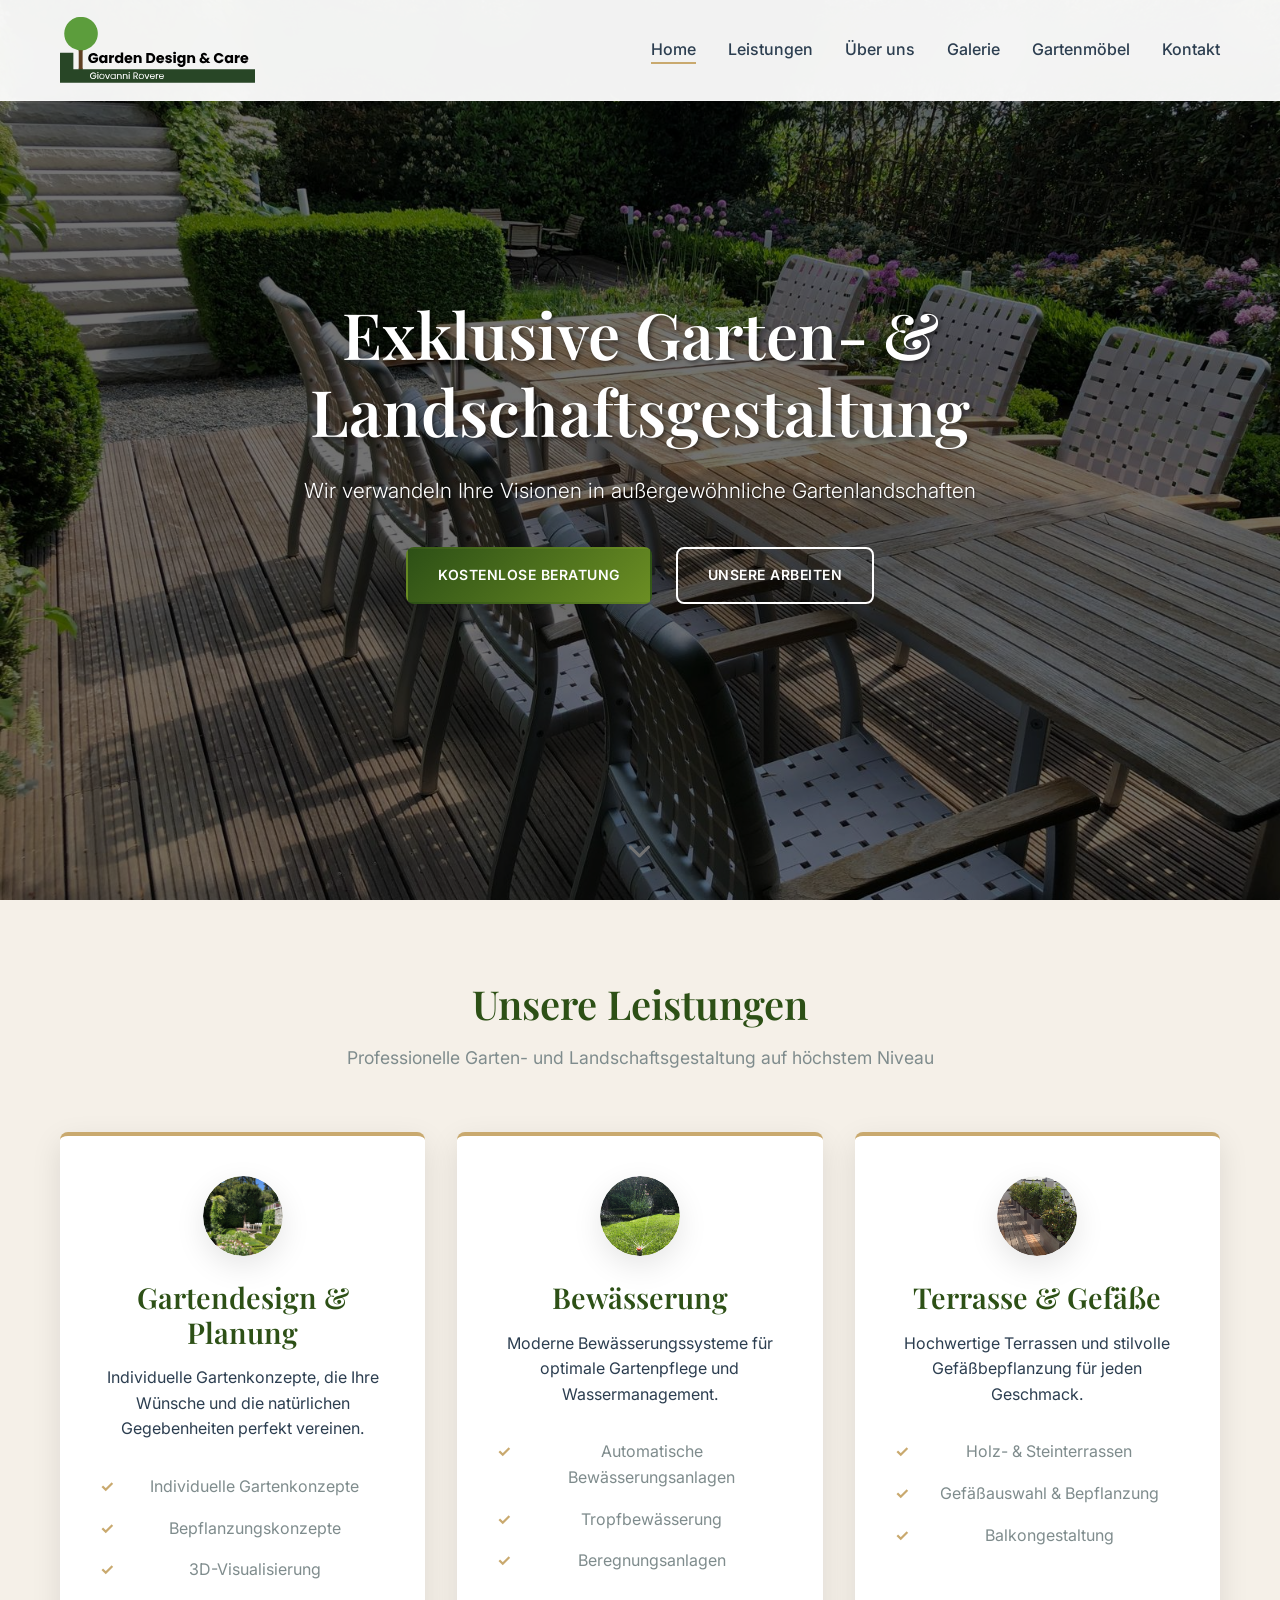
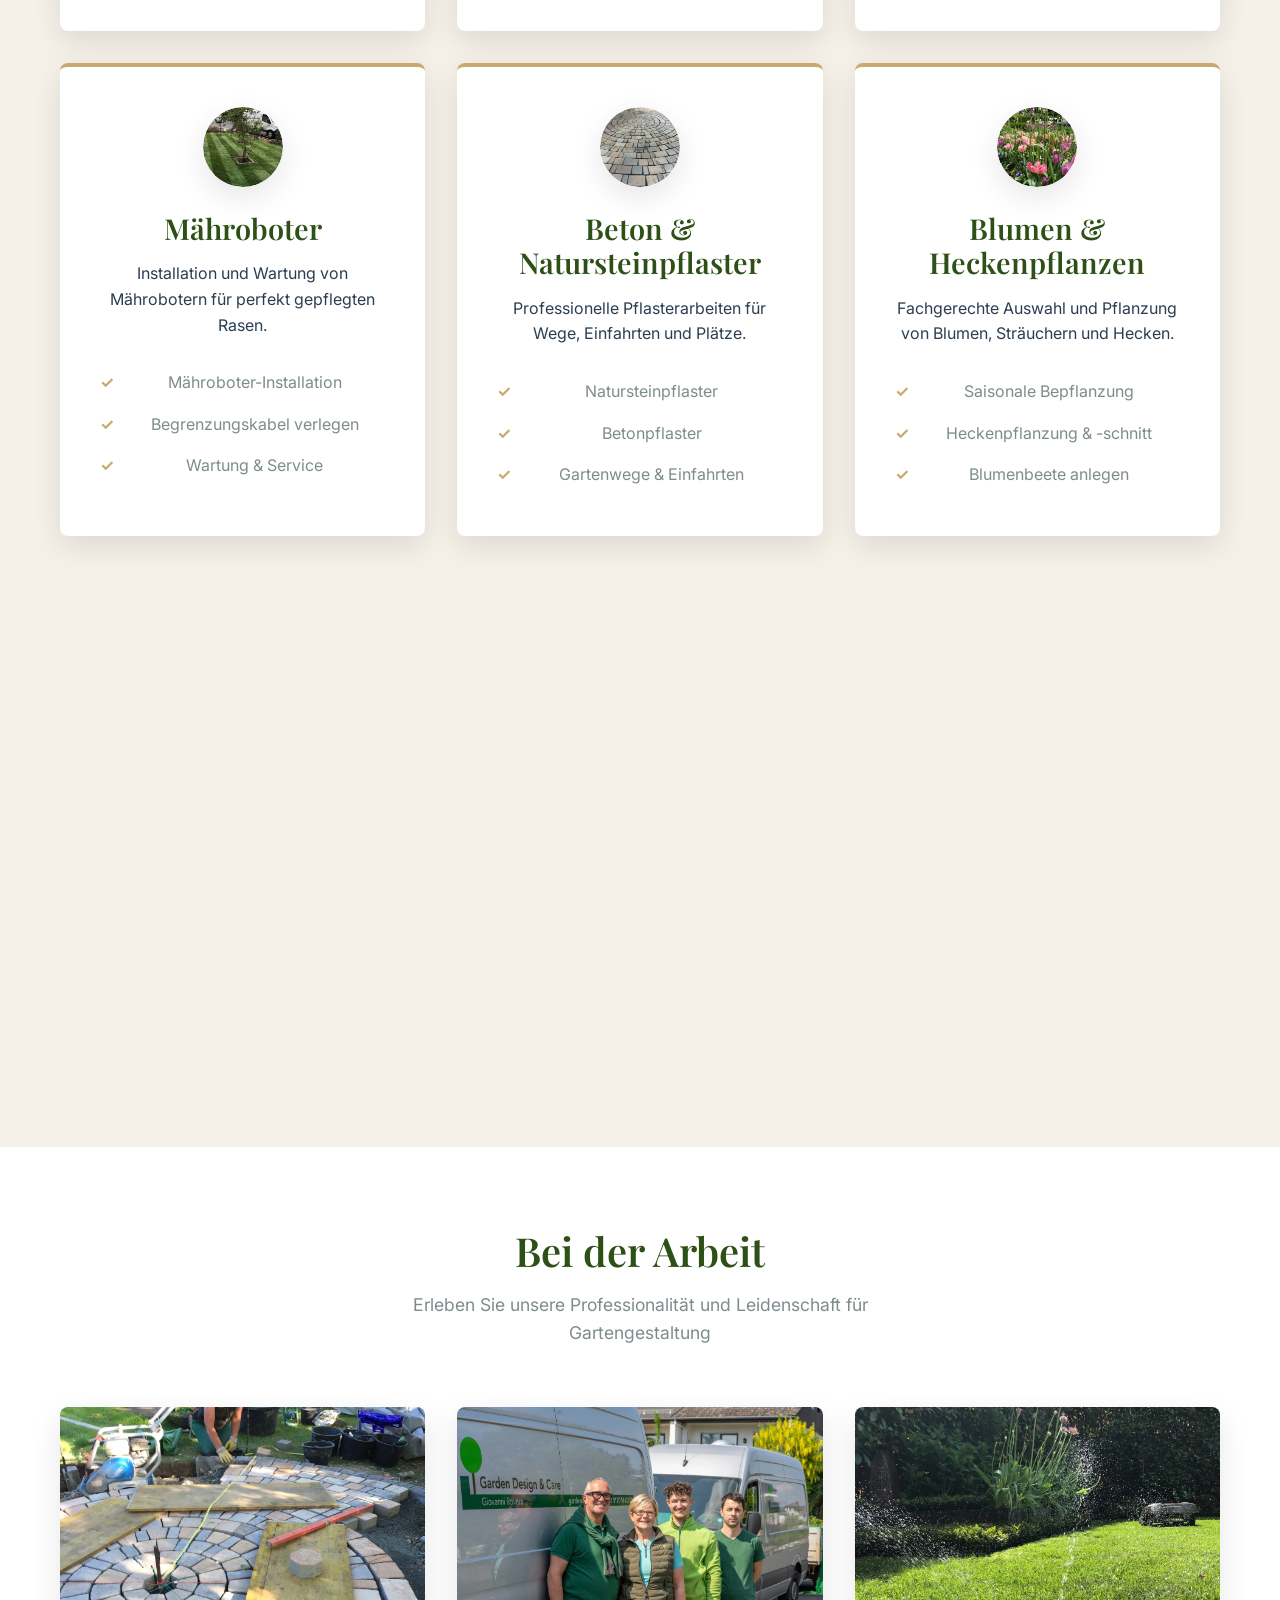
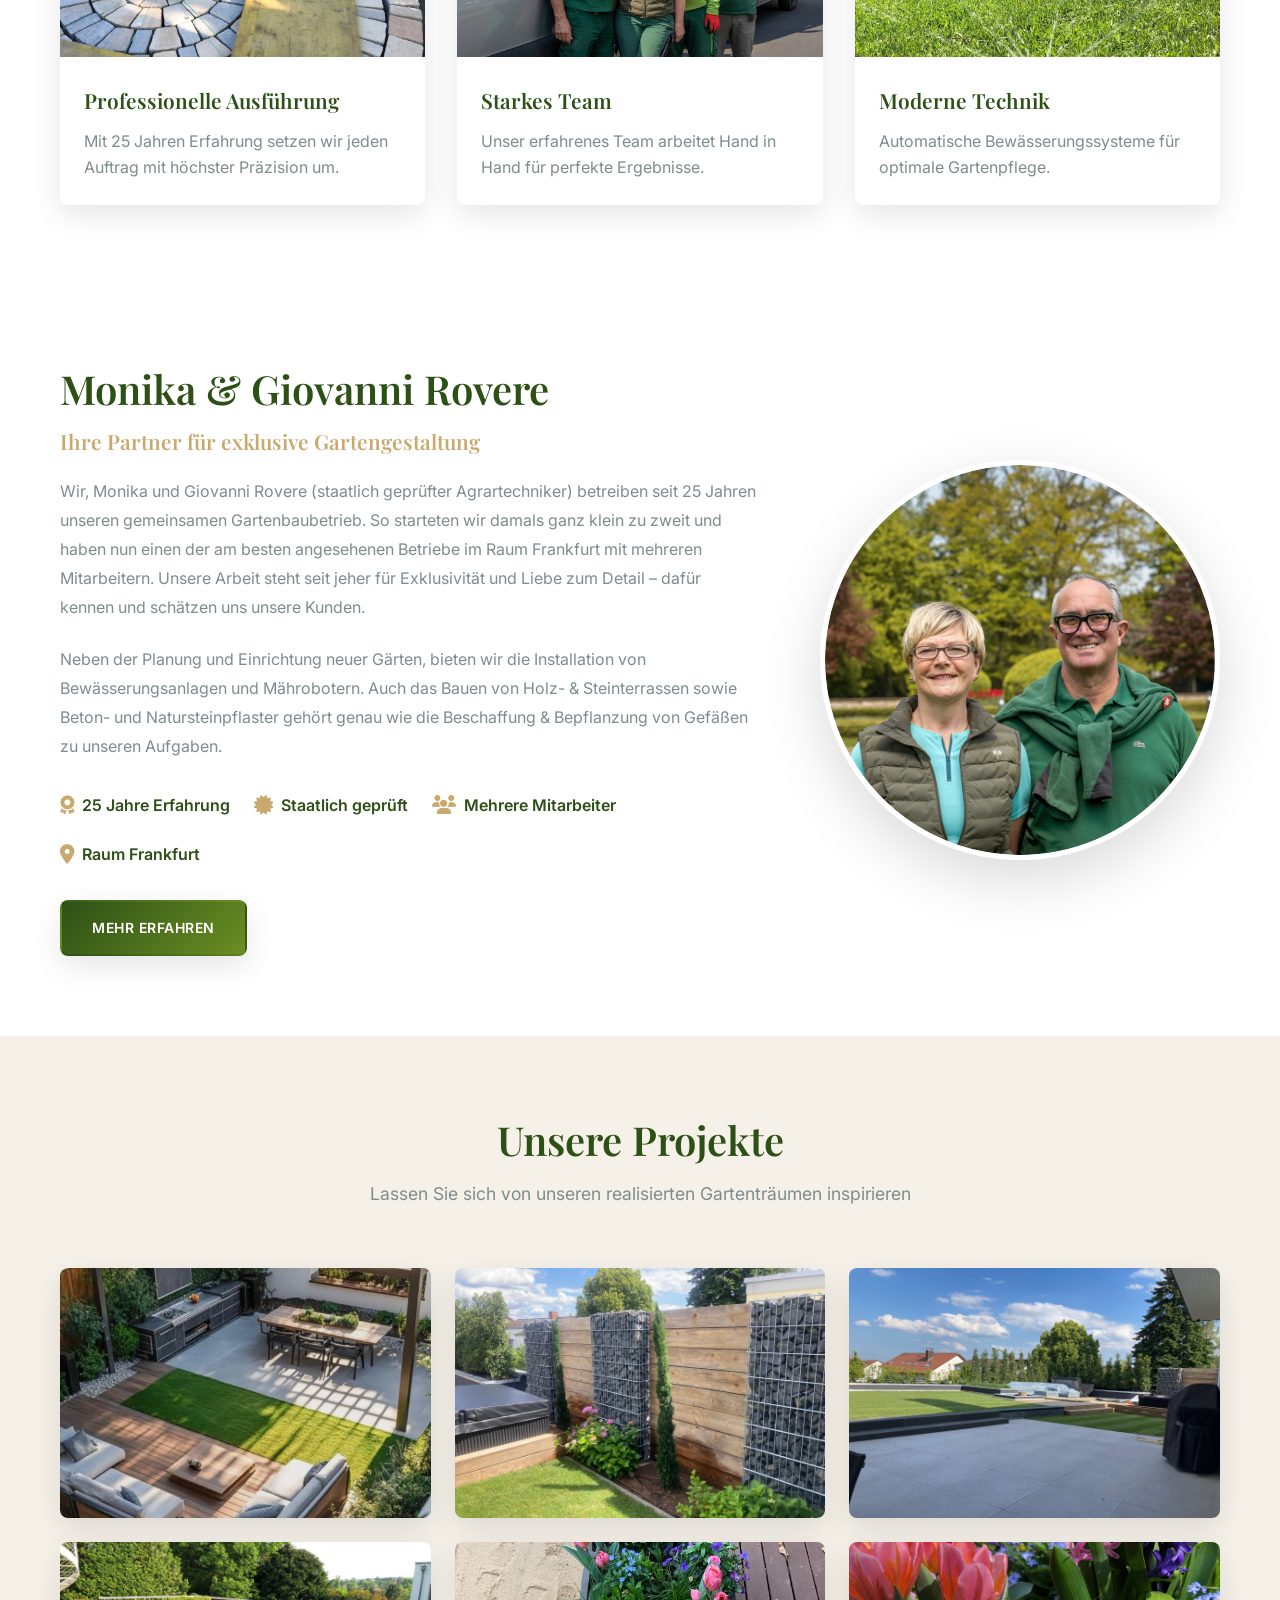
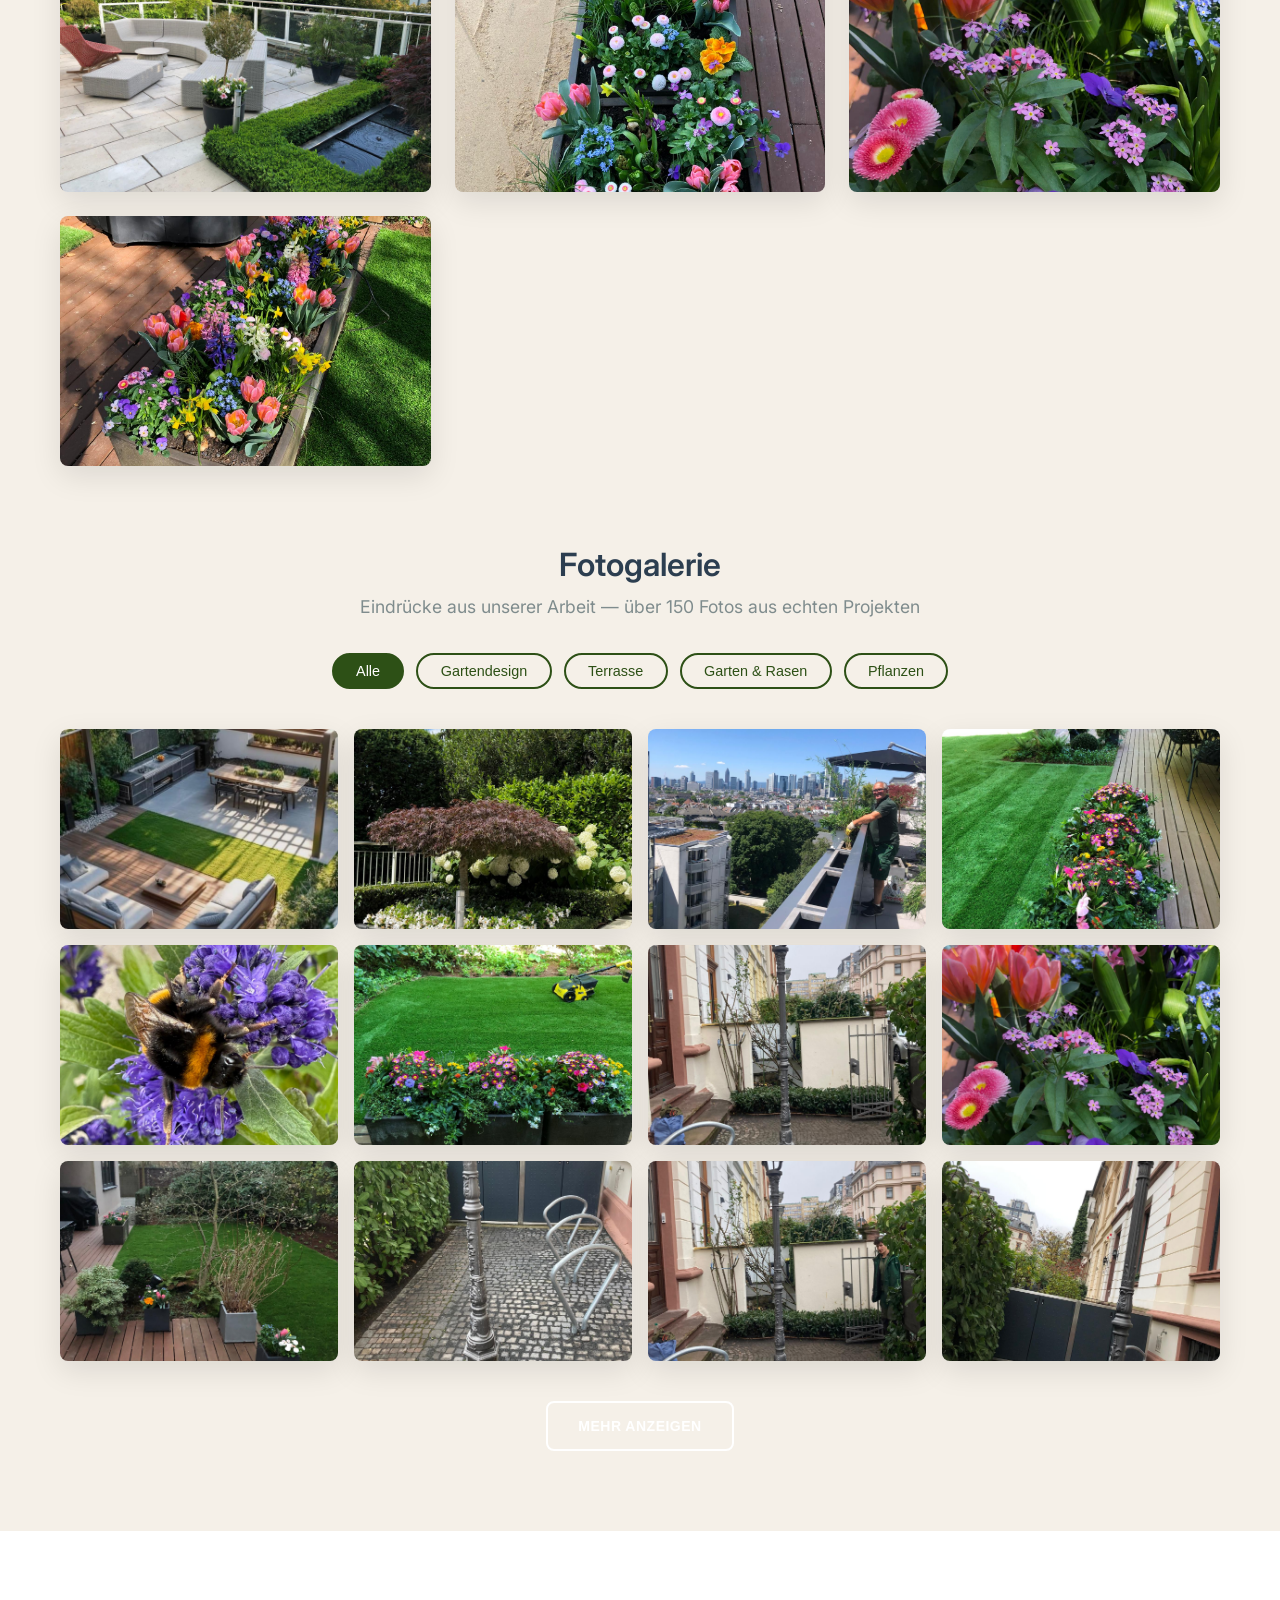
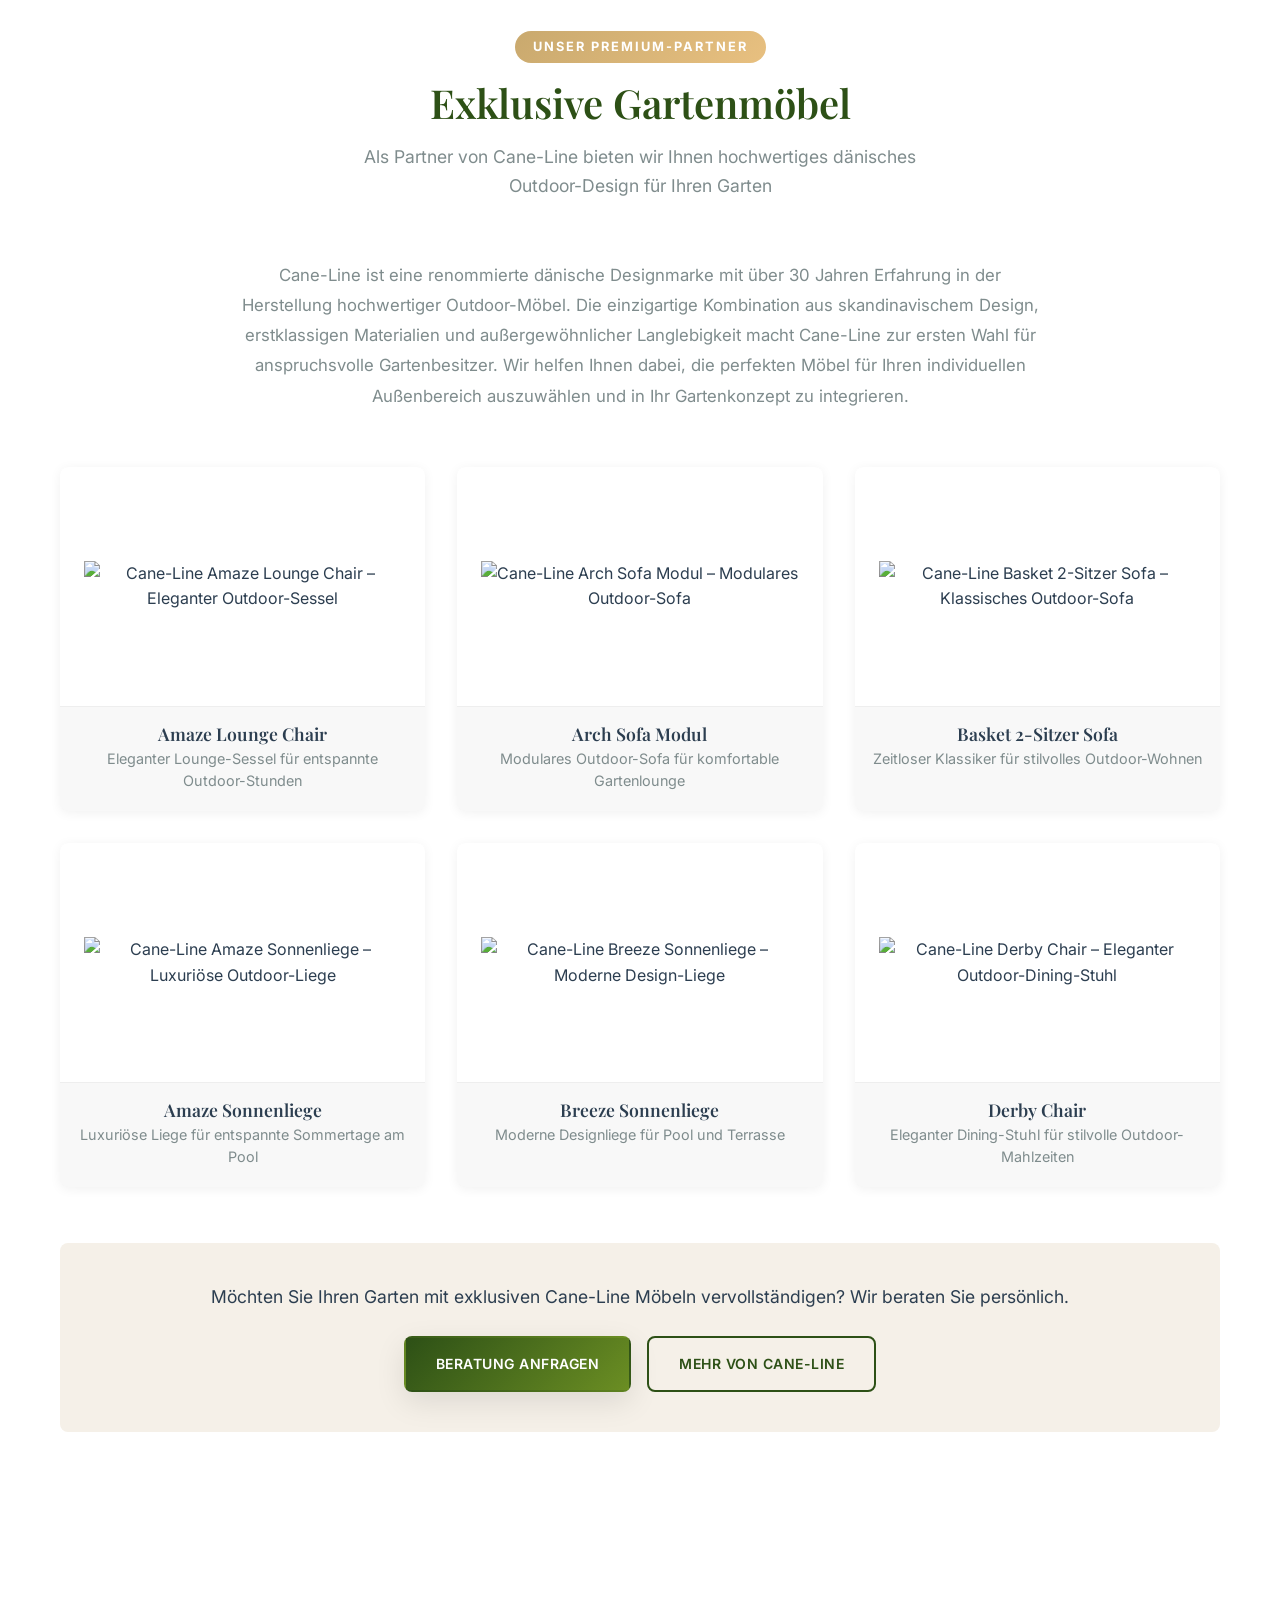
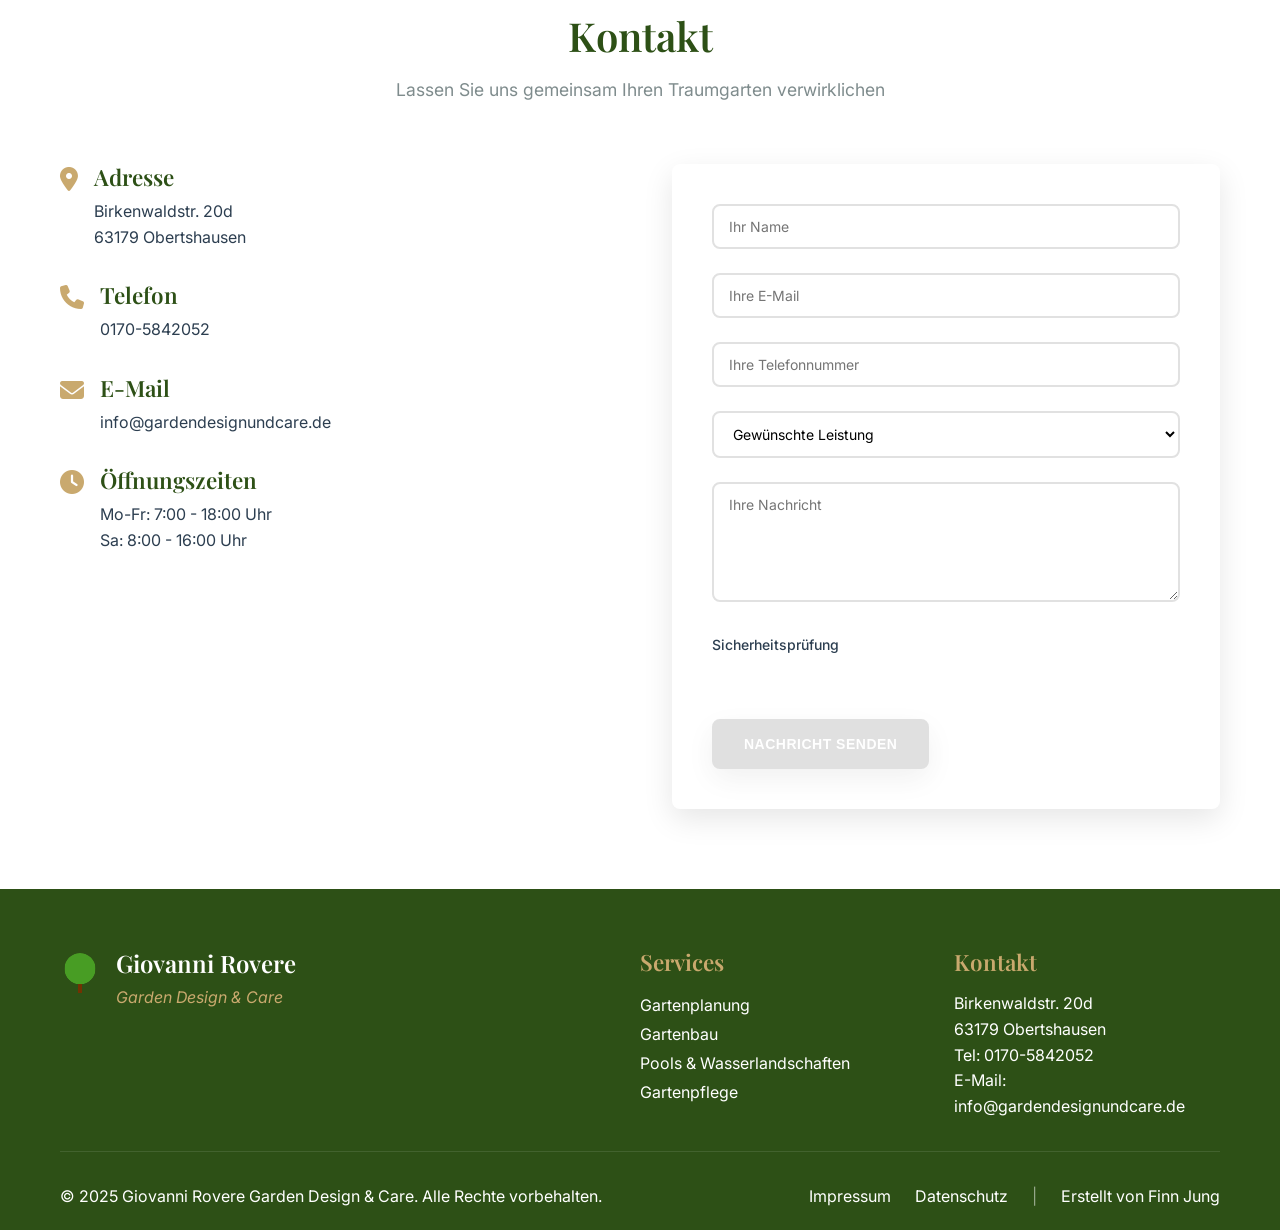
==== commit 7510c2fb: "Add photo gallery with hero slideshow and lightbox - Add hero slideshow with 4 curated landscape/por" ====
--- a/index.html
+++ b/index.html
@@ -202,6 +202,12 @@
 
     <!-- Hero Section -->
     <section id="home" class="hero">
+        <div class="hero-slides" id="heroSlides">
+            <div class="hero-slide active" style="background-image: url('images/galerie/terrasse-044.jpg')"></div>
+            <div class="hero-slide" style="background-image: url('images/galerie/garten-026.jpg')"></div>
+            <div class="hero-slide" style="background-image: url('images/galerie/design-016.jpg')"></div>
+            <div class="hero-slide" style="background-image: url('images/galerie/garten-027.jpg')"></div>
+        </div>
         <div class="hero-overlay"></div>
         <div class="hero-content">
             <h1 class="hero-title">Exklusive Garten- & Landschaftsgestaltung</h1>
@@ -402,57 +408,87 @@
             </div>
             <div class="gallery-grid">
                 <div class="gallery-item">
-                    <img src="images/PoolGarten.webp" alt="Exklusive Pool-Landschaft mit Gartengestaltung von Giovanni Rovere Frankfurt" class="gallery-image">
-                    <div class="gallery-overlay">
-                        <h4>Pool-Landschaft</h4>
-                        <p>Wellness-Oase im Grünen</p>
-                    </div>
-                </div>
-                <div class="gallery-item">
-                    <img src="images/garten-gestaltung.webp" alt="Kreative Gartengestaltung und Landschaftsbau von Garden Design und Care" class="gallery-image">
+                    <img src="images/galerie/design-001.jpg" alt="Modern gestalteter Garten mit Holzterrasse, Pergola und Outdoor-Küche" class="gallery-image" loading="lazy">
                     <div class="gallery-overlay">
                         <h4>Gartengestaltung</h4>
-                        <p>Kreative Lösungen</p>
+                        <p>Terrasse, Pergola & Outdoor-Küche</p>
                     </div>
                 </div>
                 <div class="gallery-item">
-                    <img src="images/terrasse-im-garten.webp" alt="Naturstein-Terrasse harmonisch in Gartenlandschaft integriert" class="gallery-image">
+                    <img src="images/galerie/design-008.jpg" alt="Modern gestalteter Garten mit Whirlpool-Anlage und Gabionenmauern" class="gallery-image" loading="lazy">
                     <div class="gallery-overlay">
-                        <h4>Garten-Terrasse</h4>
-                        <p>Naturstein & Pflanzen</p>
+                        <h4>Wellness-Oase</h4>
+                        <p>Whirlpool & Gartendesign</p>
                     </div>
                 </div>
                 <div class="gallery-item">
-                    <img src="images/garten-beet-und-bank.webp" alt="Entspannungsbereich mit Sitzbank und professionell gestalteten Gartenbeeten" class="gallery-image">
+                    <img src="images/galerie/terrasse-025.jpg" alt="Modern gestalteter Garten mit Terrasse, Rasenfläche und Teich" class="gallery-image" loading="lazy">
                     <div class="gallery-overlay">
-                        <h4>Beet mit Sitzplatz</h4>
-                        <p>Entspannung im Grünen</p>
+                        <h4>Garten mit Teich</h4>
+                        <p>Terrasse & Wasserlandschaft</p>
                     </div>
                 </div>
                 <div class="gallery-item">
-                    <img src="images/pflanzen-und-blumen-beet.webp" alt="Farbenfrohe Blumenbeete mit saisonalen Pflanzen und Bepflanzungskonzept" class="gallery-image">
+                    <img src="images/galerie/terrasse-046.jpg" alt="Gepflegter Terrassenbereich mit Sitzmöbeln, Pflanzen und Wasserbecken" class="gallery-image" loading="lazy">
+                    <div class="gallery-overlay">
+                        <h4>Terrasse & Lounge</h4>
+                        <p>Entspannung im Freien</p>
+                    </div>
+                </div>
+                <div class="gallery-item">
+                    <img src="images/galerie/terrasse-023.jpg" alt="Prächtig gestaltetes Blumenbeet mit Tulpen, Nelken und Frühlingsblumen auf der Terrasse" class="gallery-image" loading="lazy">
+                    <div class="gallery-overlay">
+                        <h4>Frühjahrs-Bepflanzung</h4>
+                        <p>Tulpen, Nelken & Hyazinthen</p>
+                    </div>
+                </div>
+                <div class="gallery-item">
+                    <img src="images/galerie/pflanzen-002.jpg" alt="Farbenfrohes Blumenbeet mit Tulpen, Veilchen und Hyazinthen" class="gallery-image" loading="lazy">
                     <div class="gallery-overlay">
                         <h4>Blumen & Pflanzen</h4>
                         <p>Farbenfrohe Beete</p>
                     </div>
                 </div>
                 <div class="gallery-item">
-                    <img src="images/brunnen.webp" alt="Eleganter Gartenbrunnen als Wasserspiel in der Gartenanlage" class="gallery-image">
+                    <img src="images/galerie/garten-007.jpg" alt="Prächtig gestaltetes Blumenbeet mit Frühjahrsblumen und Tulpen" class="gallery-image" loading="lazy">
                     <div class="gallery-overlay">
-                        <h4>Wasserspiel</h4>
-                        <p>Brunnen im Garten</p>
-                    </div>
-                </div>
-                <div class="gallery-item">
-                    <img src="images/pflastersteine.webp" alt="Professionelle Pflasterarbeiten für Gartenwege und Einfahrten" class="gallery-image">
-                    <div class="gallery-overlay">
-                        <h4>Pflasterarbeiten</h4>
-                        <p>Professionelle Verlegung</p>
-                    </div>
+                        <h4>Gartenbeete</h4>
+                        <p>Saisonale Bepflanzung</p>
+                    </div>
+                </div>
+            </div>
+
+            <!-- Fotogalerie -->
+            <div class="fotogalerie">
+                <div class="section-header fotogalerie-header">
+                    <h3>Fotogalerie</h3>
+                    <p>Eindrücke aus unserer Arbeit — über 150 Fotos aus echten Projekten</p>
+                </div>
+                <div class="foto-filter">
+                    <button class="foto-filter-btn active" data-kat="alle">Alle</button>
+                    <button class="foto-filter-btn" data-kat="Gartengestaltung &amp; Design">Gartendesign</button>
+                    <button class="foto-filter-btn" data-kat="Terrasse &amp; Außenbereich">Terrasse</button>
+                    <button class="foto-filter-btn" data-kat="Garten &amp; Rasen">Garten & Rasen</button>
+                    <button class="foto-filter-btn" data-kat="Pflanzen &amp; Blumen">Pflanzen</button>
+                </div>
+                <div class="foto-grid" id="fotoGrid"></div>
+                <div class="foto-mehr-wrapper">
+                    <button class="btn btn-secondary" id="fotoMehrBtn">Mehr anzeigen</button>
                 </div>
             </div>
         </div>
     </section>
+
+    <!-- Lightbox -->
+    <div class="lightbox" id="lightbox" role="dialog" aria-modal="true" aria-label="Bildvorschau">
+        <button class="lightbox-close" id="lightboxClose" aria-label="Schließen">&times;</button>
+        <button class="lightbox-prev" id="lightboxPrev" aria-label="Vorheriges Bild">&#8249;</button>
+        <button class="lightbox-next" id="lightboxNext" aria-label="Nächstes Bild">&#8250;</button>
+        <div class="lightbox-inner">
+            <img class="lightbox-img" id="lightboxImg" src="" alt="">
+            <p class="lightbox-desc" id="lightboxDesc"></p>
+        </div>
+    </div>
 
     <!-- Cane-Line Section -->
     <section id="cane-line" class="cane-line-section">
--- a/css/style.css
+++ b/css/style.css
@@ -1045,4 +1045,244 @@
     .cane-line-image-wrapper {
         height: 200px;
     }
-}+}
+/* =============================================
+   Hero Slideshow
+   ============================================= */
+
+.hero {
+    background: none !important;
+}
+
+.hero-slides {
+    position: absolute;
+    inset: 0;
+    z-index: 0;
+}
+
+.hero-slide {
+    position: absolute;
+    inset: 0;
+    background-size: cover;
+    background-position: center;
+    opacity: 0;
+    transition: opacity 1.2s ease-in-out;
+}
+
+.hero-slide.active {
+    opacity: 1;
+}
+
+.hero-overlay {
+    position: absolute;
+    inset: 0;
+    background: rgba(0, 0, 0, 0.55);
+    z-index: 1;
+}
+
+/* =============================================
+   Fotogalerie
+   ============================================= */
+
+.fotogalerie {
+    margin-top: 5rem;
+}
+
+.fotogalerie-header {
+    margin-bottom: 2rem;
+}
+
+.fotogalerie-header h3 {
+    font-size: 2rem;
+    font-family: var(--font-primary);
+    color: var(--dark-color);
+    margin-bottom: 0.5rem;
+}
+
+.foto-filter {
+    display: flex;
+    gap: 0.75rem;
+    flex-wrap: wrap;
+    justify-content: center;
+    margin-bottom: 2.5rem;
+}
+
+.foto-filter-btn {
+    padding: 0.5rem 1.4rem;
+    border-radius: 50px;
+    border: 2px solid var(--primary-color);
+    background: transparent;
+    color: var(--primary-color);
+    font-size: 0.9rem;
+    font-weight: 500;
+    cursor: pointer;
+    transition: var(--transition);
+}
+
+.foto-filter-btn:hover,
+.foto-filter-btn.active {
+    background: var(--primary-color);
+    color: var(--white);
+}
+
+.foto-grid {
+    display: grid;
+    grid-template-columns: repeat(auto-fill, minmax(220px, 1fr));
+    gap: 1rem;
+}
+
+.foto-item {
+    position: relative;
+    border-radius: var(--border-radius);
+    overflow: hidden;
+    height: 200px;
+    cursor: pointer;
+    box-shadow: var(--shadow);
+    transition: var(--transition);
+}
+
+.foto-item:hover {
+    transform: scale(1.03);
+    box-shadow: var(--shadow-hover);
+}
+
+.foto-item img {
+    width: 100%;
+    height: 100%;
+    object-fit: cover;
+    transition: transform 0.4s ease;
+    display: block;
+}
+
+.foto-item:hover img {
+    transform: scale(1.08);
+}
+
+.foto-item-overlay {
+    position: absolute;
+    inset: 0;
+    background: rgba(0,0,0,0);
+    display: flex;
+    align-items: center;
+    justify-content: center;
+    transition: background 0.3s ease;
+}
+
+.foto-item:hover .foto-item-overlay {
+    background: rgba(0,0,0,0.25);
+}
+
+.foto-item-overlay i {
+    color: white;
+    font-size: 1.8rem;
+    opacity: 0;
+    transition: opacity 0.3s ease;
+}
+
+.foto-item:hover .foto-item-overlay i {
+    opacity: 1;
+}
+
+.foto-mehr-wrapper {
+    text-align: center;
+    margin-top: 2.5rem;
+}
+
+/* =============================================
+   Lightbox
+   ============================================= */
+
+.lightbox {
+    display: none;
+    position: fixed;
+    inset: 0;
+    background: rgba(0,0,0,0.92);
+    z-index: 9999;
+    align-items: center;
+    justify-content: center;
+}
+
+.lightbox.open {
+    display: flex;
+}
+
+.lightbox-inner {
+    max-width: 90vw;
+    max-height: 90vh;
+    display: flex;
+    flex-direction: column;
+    align-items: center;
+    gap: 1rem;
+}
+
+.lightbox-img {
+    max-width: 90vw;
+    max-height: 80vh;
+    object-fit: contain;
+    border-radius: 8px;
+    box-shadow: 0 8px 40px rgba(0,0,0,0.6);
+}
+
+.lightbox-desc {
+    color: rgba(255,255,255,0.75);
+    font-size: 0.9rem;
+    text-align: center;
+    max-width: 600px;
+    line-height: 1.5;
+}
+
+.lightbox-close,
+.lightbox-prev,
+.lightbox-next {
+    position: fixed;
+    background: rgba(255,255,255,0.15);
+    border: none;
+    color: white;
+    cursor: pointer;
+    border-radius: 50%;
+    width: 50px;
+    height: 50px;
+    font-size: 1.5rem;
+    display: flex;
+    align-items: center;
+    justify-content: center;
+    transition: background 0.2s;
+    backdrop-filter: blur(4px);
+}
+
+.lightbox-close:hover,
+.lightbox-prev:hover,
+.lightbox-next:hover {
+    background: rgba(255,255,255,0.3);
+}
+
+.lightbox-close {
+    top: 20px;
+    right: 20px;
+    font-size: 1.8rem;
+}
+
+.lightbox-prev {
+    left: 20px;
+    top: 50%;
+    transform: translateY(-50%);
+    font-size: 2rem;
+}
+
+.lightbox-next {
+    right: 20px;
+    top: 50%;
+    transform: translateY(-50%);
+    font-size: 2rem;
+}
+
+@media (max-width: 600px) {
+    .foto-grid {
+        grid-template-columns: repeat(2, 1fr);
+    }
+    .foto-item {
+        height: 150px;
+    }
+    .lightbox-prev { left: 8px; }
+    .lightbox-next { right: 8px; }
+}
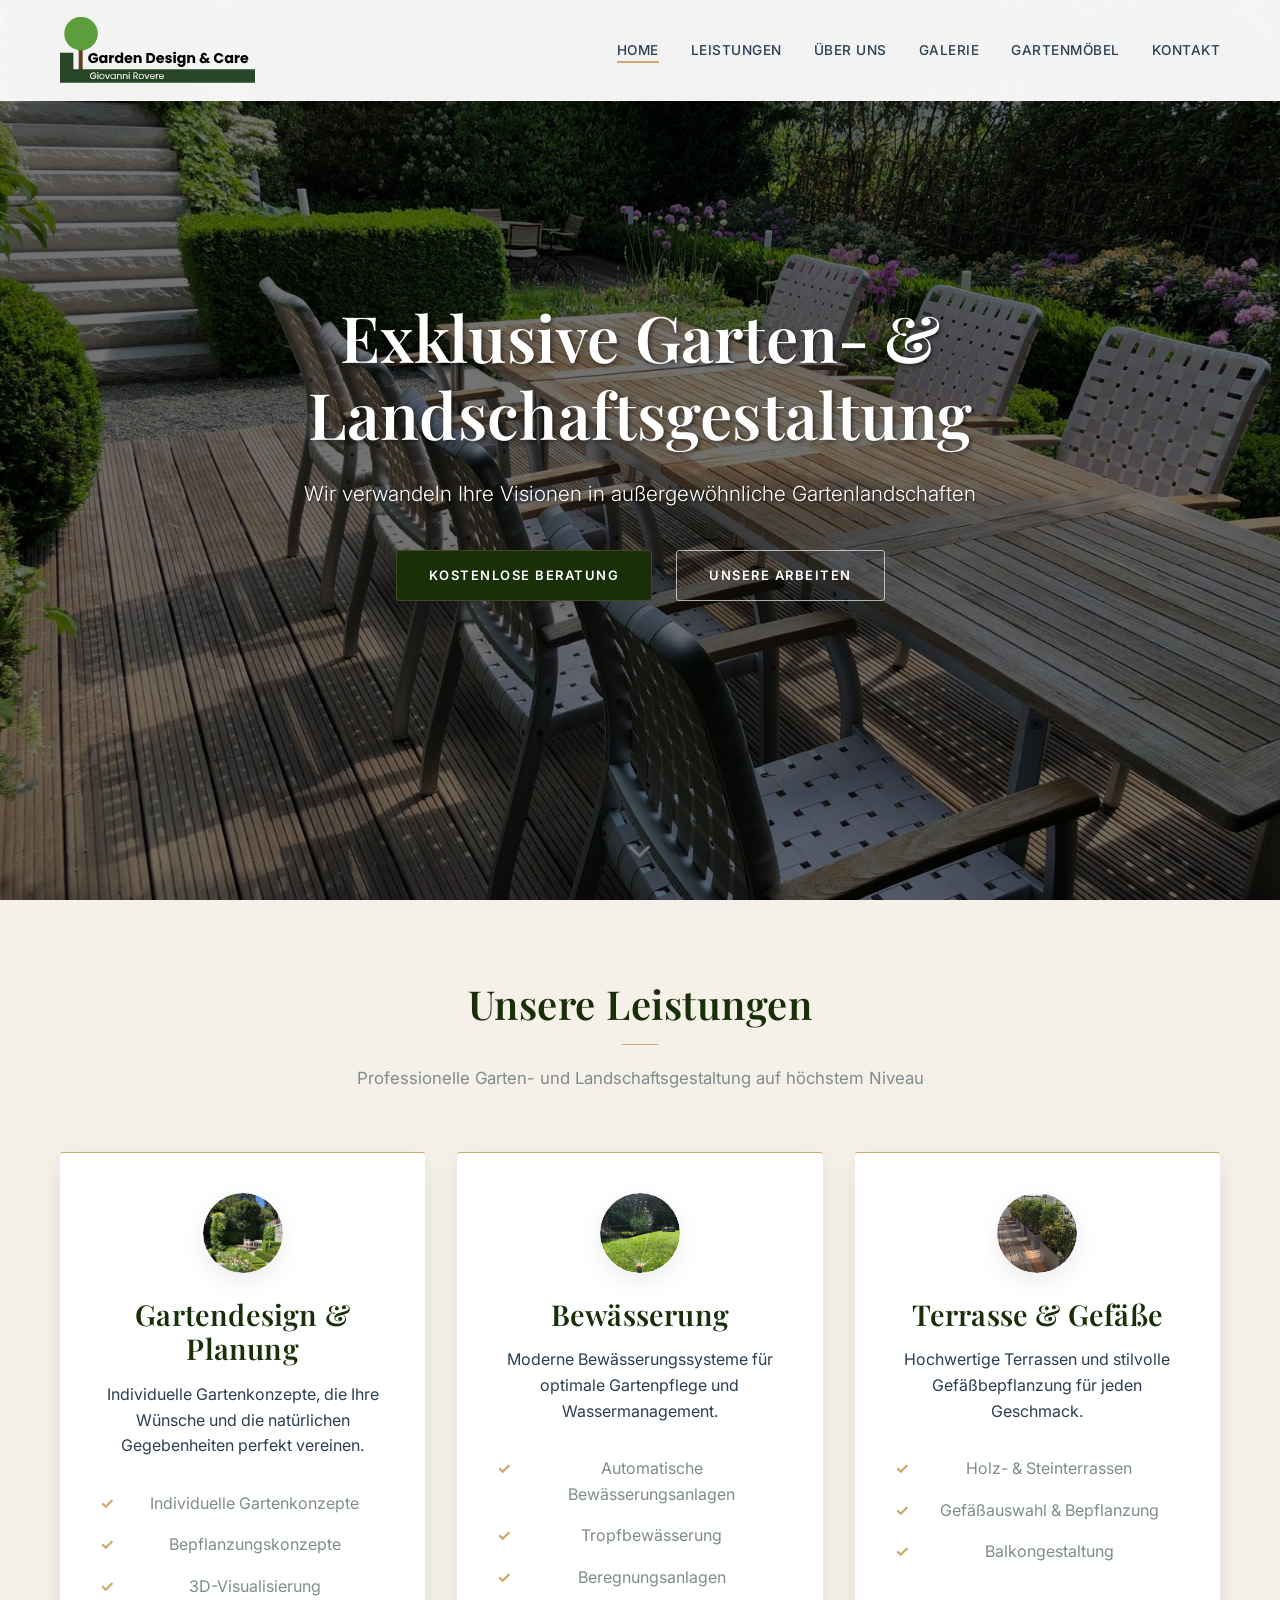
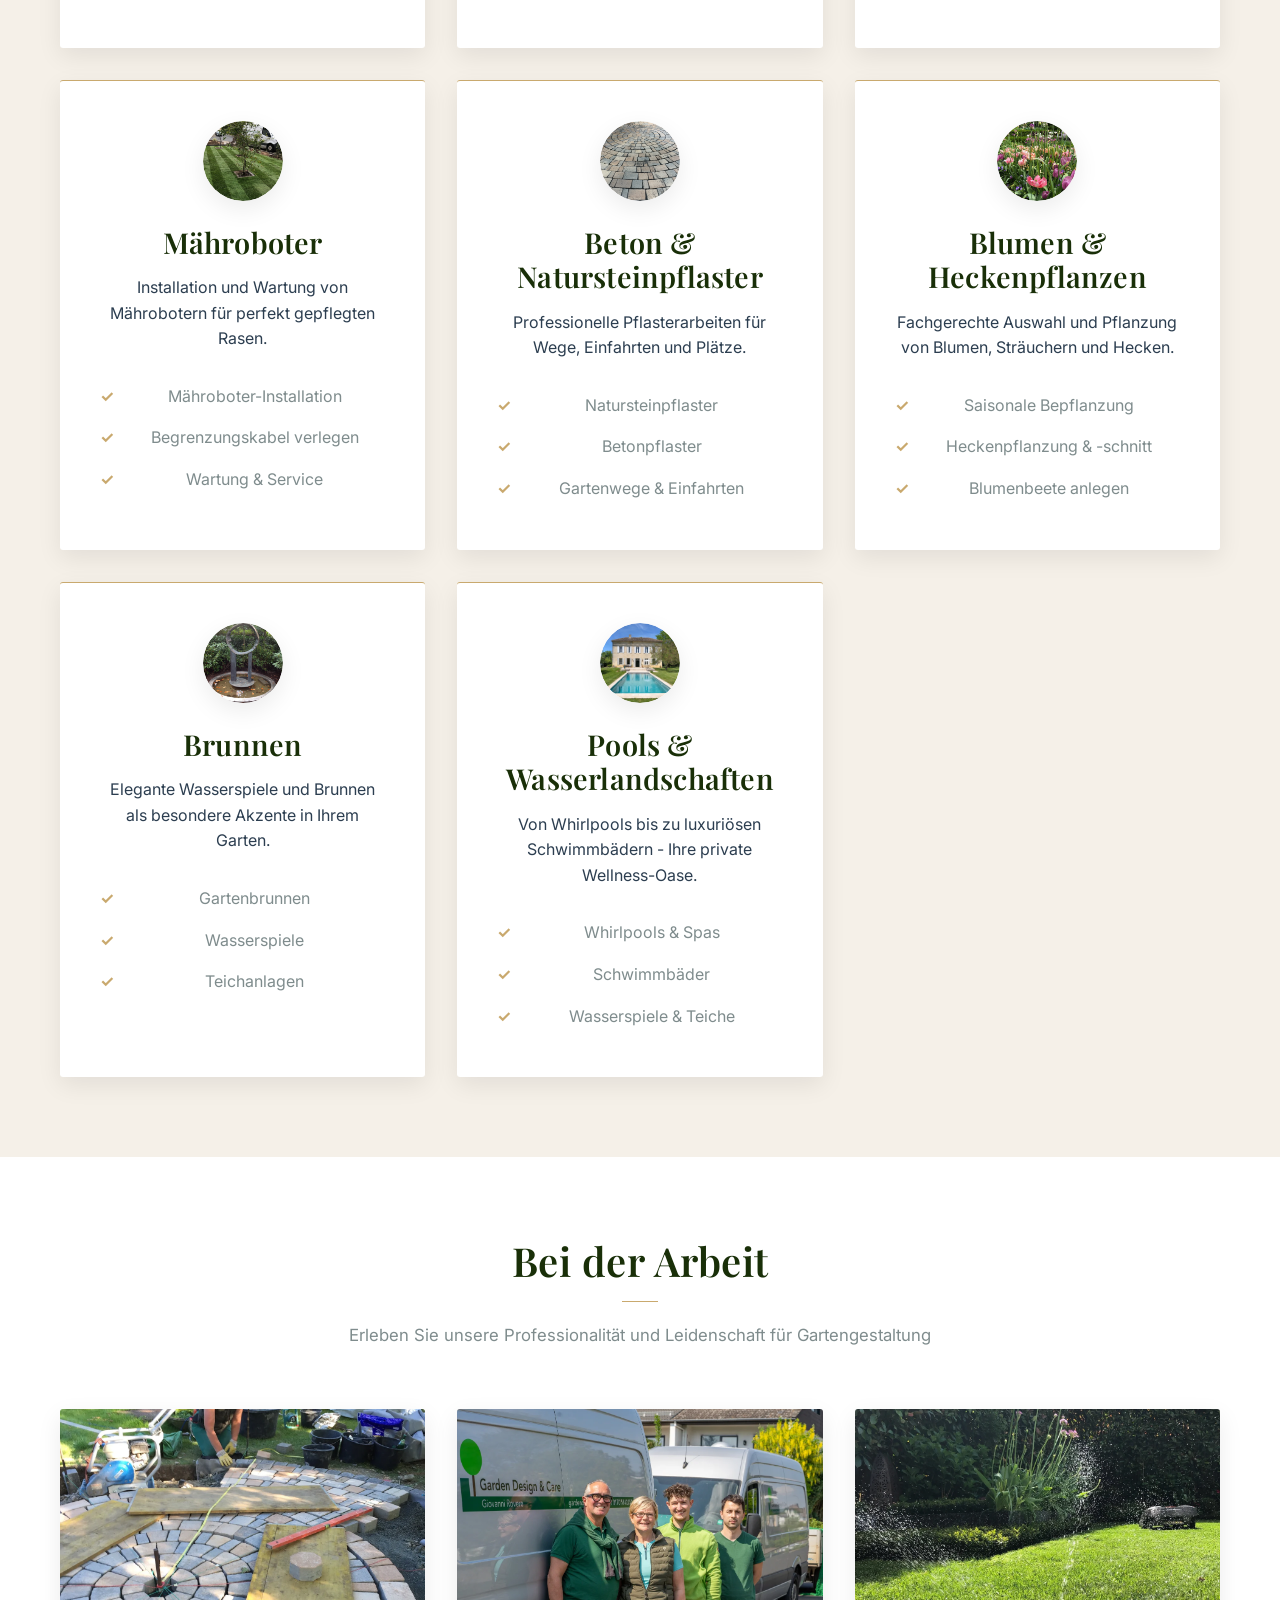
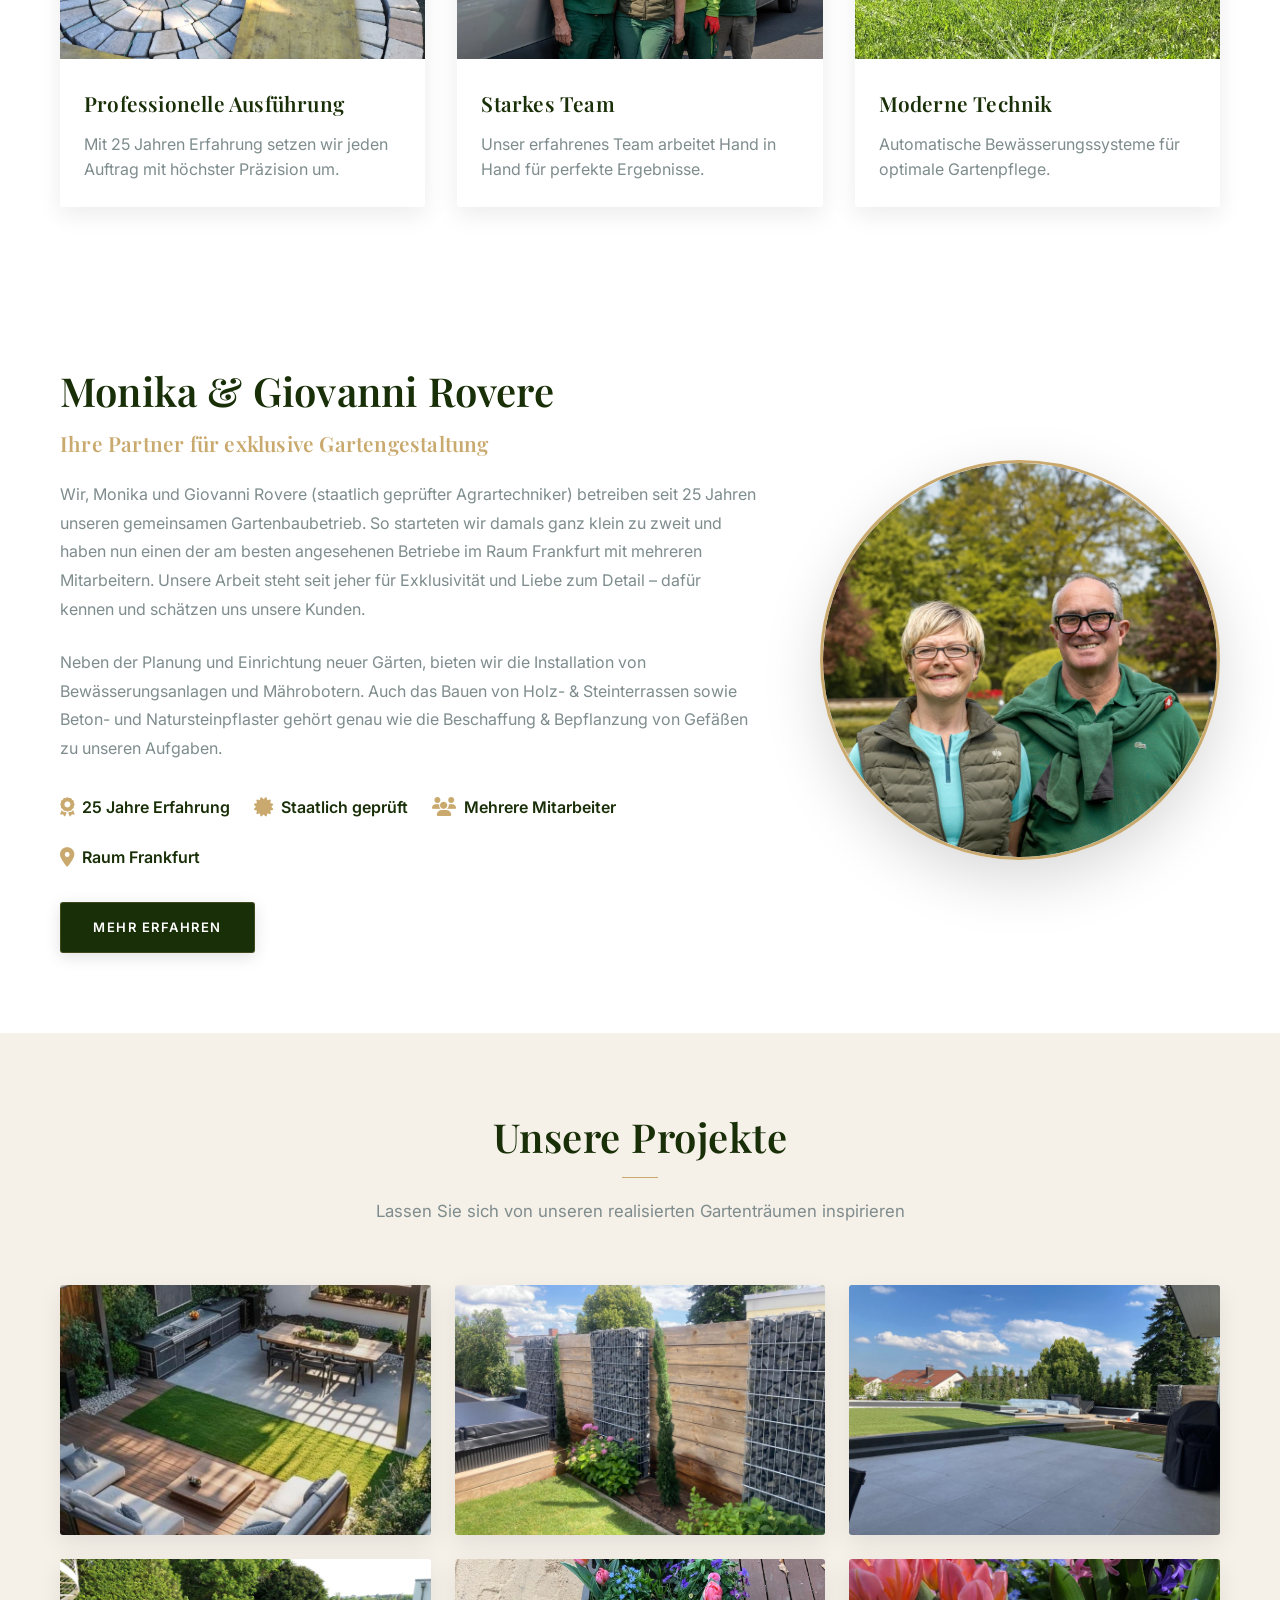
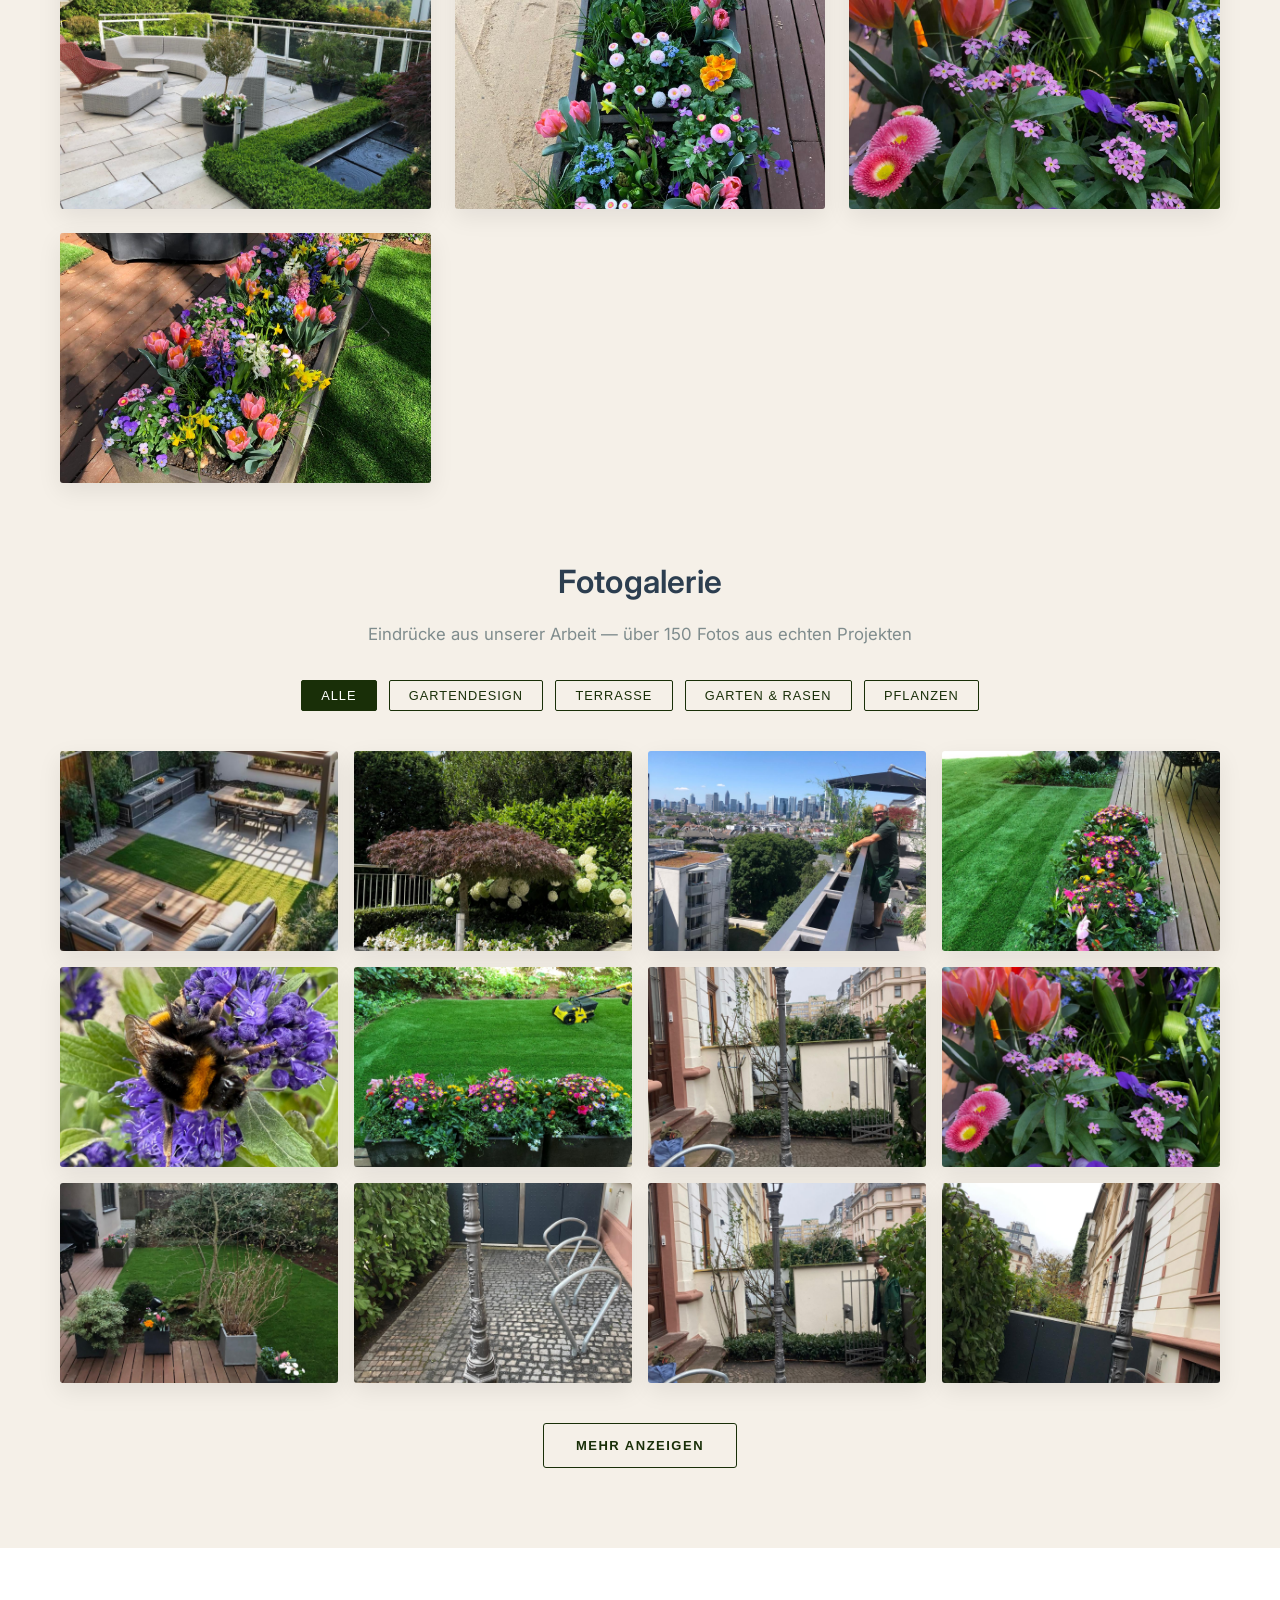
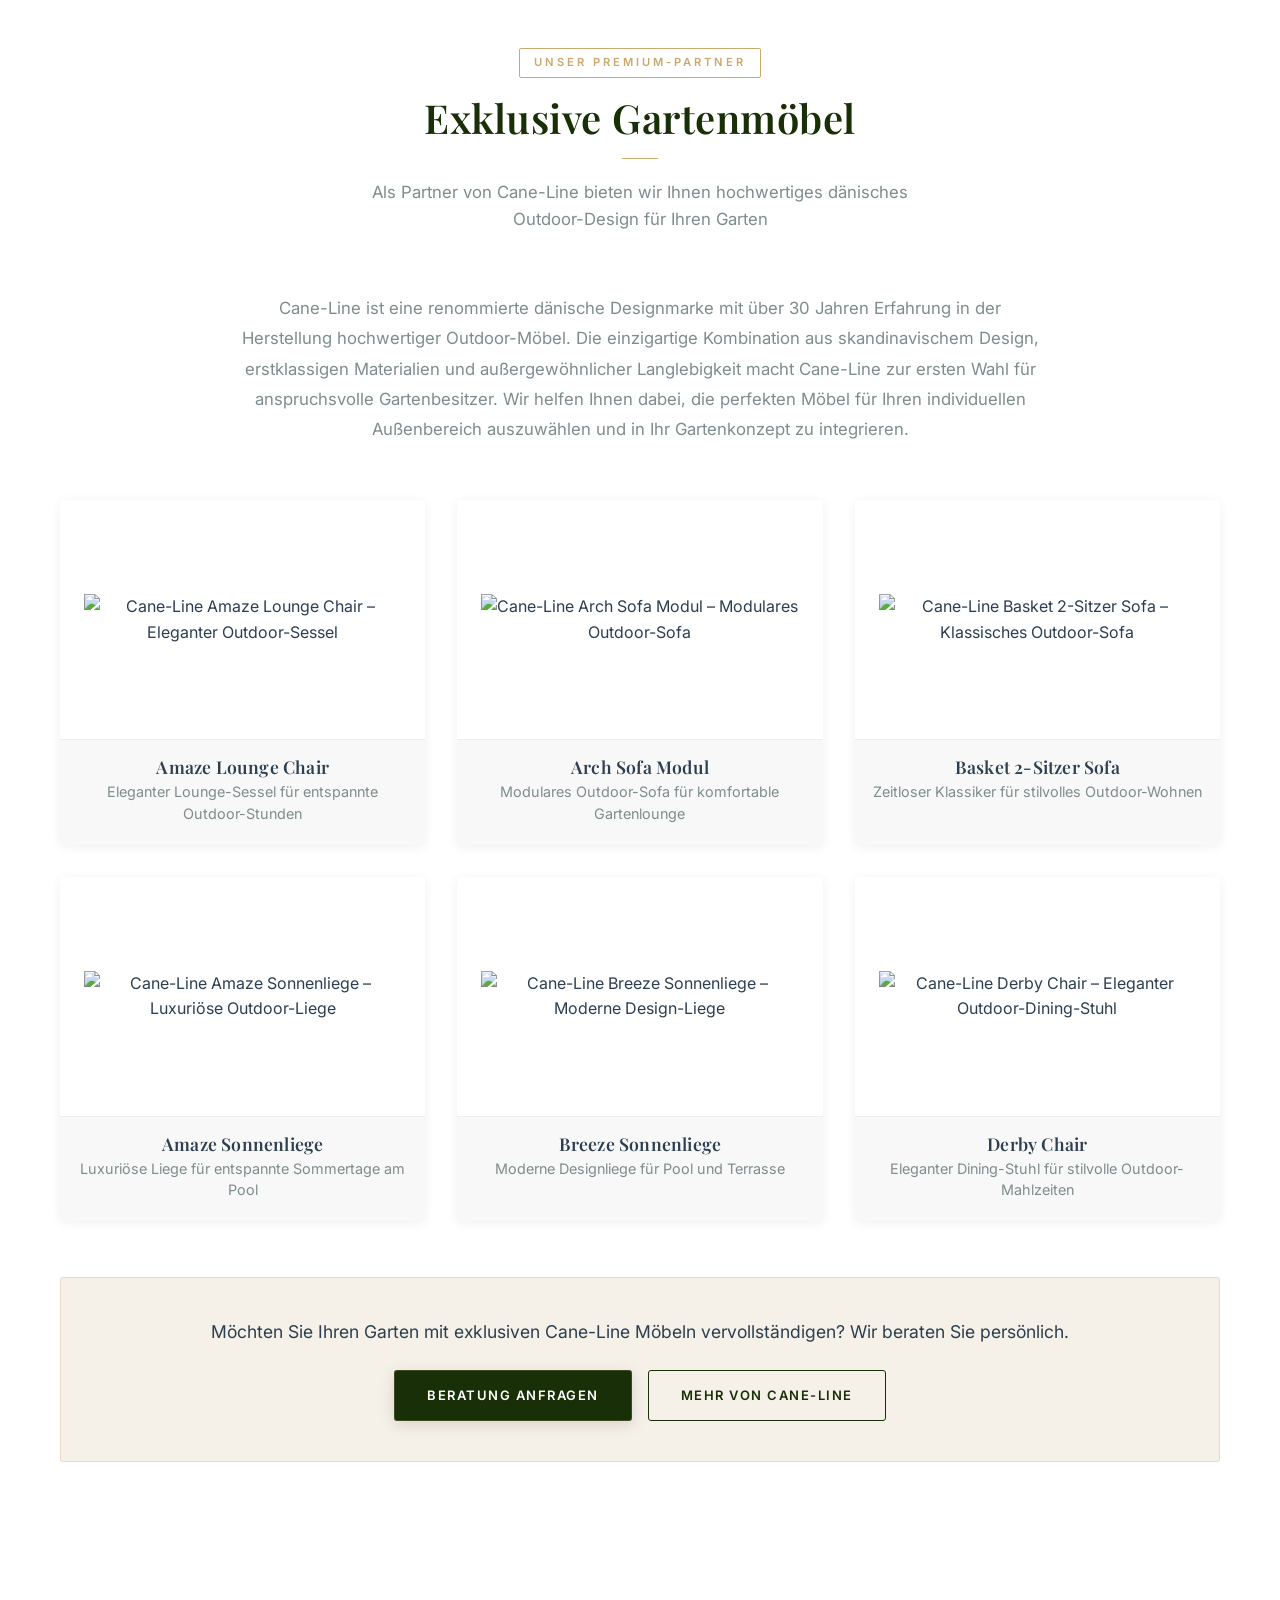
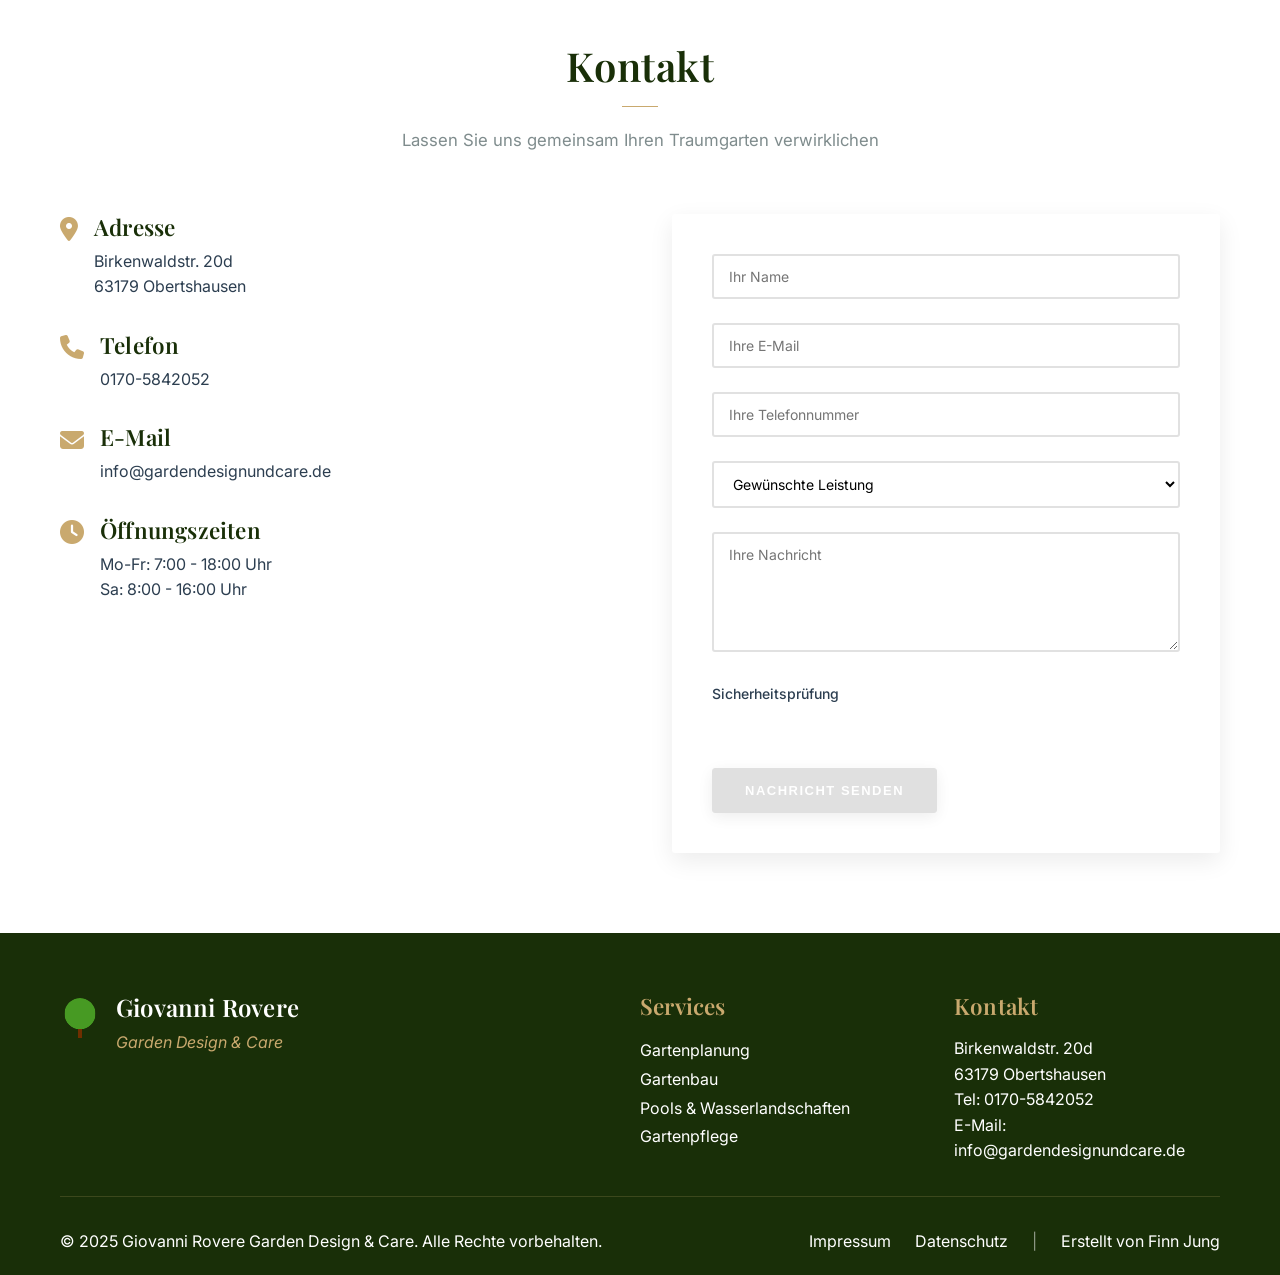
==== commit 113fb848: "Luxury redesign: darker green, refined buttons, clean burger menu - Deep forest green primary color " ====
--- a/index.html
+++ b/index.html
@@ -473,7 +473,7 @@
                 </div>
                 <div class="foto-grid" id="fotoGrid"></div>
                 <div class="foto-mehr-wrapper">
-                    <button class="btn btn-secondary" id="fotoMehrBtn">Mehr anzeigen</button>
+                    <button class="btn btn-outline-dark" id="fotoMehrBtn">Mehr anzeigen</button>
                 </div>
             </div>
         </div>
--- a/css/style.css
+++ b/css/style.css
@@ -6,17 +6,18 @@
 }
 
 :root {
-    --primary-color: #2d5016;
-    --secondary-color: #6b8e23;
+    --primary-color: #192f08;
+    --primary-dark: #0f1d04;
+    --secondary-color: #2d5016;
     --accent-color: #c9a96e;
     --accent-light: #f5f0e8;
     --text-dark: #2c3e50;
     --text-light: #7f8c8d;
     --white: #ffffff;
     --black: #000000;
-    --shadow: 0 10px 30px rgba(0, 0, 0, 0.1);
-    --shadow-hover: 0 15px 40px rgba(0, 0, 0, 0.15);
-    --border-radius: 8px;
+    --shadow: 0 8px 24px rgba(0, 0, 0, 0.08);
+    --shadow-hover: 0 16px 40px rgba(0, 0, 0, 0.13);
+    --border-radius: 3px;
     --transition: all 0.3s cubic-bezier(0.4, 0, 0.2, 1);
 }
 
@@ -40,6 +41,7 @@
     font-weight: 600;
     line-height: 1.2;
     margin-bottom: 1rem;
+    letter-spacing: 0.2px;
 }
 
 h1 { font-size: 3.5rem; }
@@ -50,37 +52,42 @@
 /* Buttons */
 .btn {
     display: inline-block;
-    padding: 15px 30px;
+    padding: 14px 32px;
     text-decoration: none;
     border-radius: var(--border-radius);
     font-weight: 600;
     text-transform: uppercase;
-    letter-spacing: 0.5px;
-    transition: var(--transition);
-    border: 2px solid transparent;
+    letter-spacing: 1.5px;
+    transition: var(--transition);
+    border: 1px solid transparent;
     cursor: pointer;
-    font-size: 14px;
+    font-size: 13px;
 }
 
 .btn-primary {
-    background: linear-gradient(135deg, var(--primary-color), var(--secondary-color));
+    background: var(--primary-color);
     color: var(--white);
-    box-shadow: var(--shadow);
+    border-color: rgba(201, 169, 110, 0.22);
+    box-shadow: 0 4px 16px rgba(0, 0, 0, 0.12);
 }
 
 .btn-primary:hover {
-    transform: translateY(-2px);
-    box-shadow: var(--shadow-hover);
+    background: var(--primary-dark);
+    border-color: rgba(201, 169, 110, 0.45);
+    transform: translateY(-1px);
+    box-shadow: 0 8px 24px rgba(0, 0, 0, 0.16);
 }
 
 .btn-secondary {
     background: transparent;
     color: var(--white);
-    border-color: var(--white);
+    border: 1px solid rgba(255, 255, 255, 0.65);
+    letter-spacing: 1.5px;
 }
 
 .btn-secondary:hover {
     background: var(--white);
+    border-color: var(--white);
     color: var(--primary-color);
 }
 
@@ -99,7 +106,8 @@
 
 .navbar.scrolled {
     background: rgba(255, 255, 255, 0.98);
-    box-shadow: var(--shadow);
+    box-shadow: 0 2px 20px rgba(0, 0, 0, 0.06);
+    border-bottom: 1px solid rgba(201, 169, 110, 0.18);
 }
 
 .nav-container {
@@ -158,6 +166,9 @@
     text-decoration: none;
     color: var(--text-dark);
     font-weight: 500;
+    font-size: 0.85rem;
+    letter-spacing: 0.5px;
+    text-transform: uppercase;
     transition: var(--transition);
     position: relative;
 }
@@ -181,15 +192,30 @@
 .hamburger {
     display: none;
     flex-direction: column;
+    gap: 5px;
     cursor: pointer;
+    z-index: 1001;
 }
 
 .hamburger span {
-    width: 25px;
-    height: 3px;
+    width: 24px;
+    height: 1.5px;
     background: var(--primary-color);
-    margin: 3px 0;
-    transition: var(--transition);
+    transition: var(--transition);
+    transform-origin: center;
+}
+
+.hamburger.active span:nth-child(1) {
+    transform: translateY(6.5px) rotate(45deg);
+}
+
+.hamburger.active span:nth-child(2) {
+    opacity: 0;
+    transform: scaleX(0);
+}
+
+.hamburger.active span:nth-child(3) {
+    transform: translateY(-6.5px) rotate(-45deg);
 }
 
 /* Hero Section */
@@ -261,14 +287,24 @@
 
 .section-header h2 {
     color: var(--primary-color);
-    margin-bottom: 1rem;
+    margin-bottom: 0.5rem;
+    letter-spacing: 0.5px;
+}
+
+.section-header h2::after {
+    content: '';
+    display: block;
+    width: 36px;
+    height: 1px;
+    background: var(--accent-color);
+    margin: 1rem auto 0;
 }
 
 .section-header p {
-    font-size: 1.1rem;
+    font-size: 1.05rem;
     color: var(--text-light);
     max-width: 600px;
-    margin: 0 auto;
+    margin: 1.25rem auto 0;
 }
 
 /* Services Section */
@@ -289,7 +325,7 @@
     text-align: center;
     box-shadow: var(--shadow);
     transition: var(--transition);
-    border-top: 4px solid var(--accent-color);
+    border-top: 1px solid var(--accent-color);
 }
 
 .service-card:hover {
@@ -450,7 +486,7 @@
     height: auto;
     border-radius: 50%;
     box-shadow: 0 20px 60px rgba(0, 0, 0, 0.15);
-    border: 5px solid var(--white);
+    border: 3px solid var(--accent-color);
     transition: var(--transition);
 }
 
@@ -772,7 +808,7 @@
 }
 
 .footer-bottom {
-    border-top: 1px solid rgba(255, 255, 255, 0.1);
+    border-top: 1px solid rgba(201, 169, 110, 0.2);
     padding-top: 2rem;
     display: flex;
     justify-content: space-between;
@@ -839,6 +875,11 @@
         flex-direction: column;
         align-items: center;
     }
+
+    .hero-buttons .btn {
+        width: 240px;
+        text-align: center;
+    }
     
     .services-grid {
         grid-template-columns: 1fr;
@@ -870,6 +911,10 @@
         grid-template-columns: 1fr;
         text-align: center;
     }
+
+    .footer-brand-content {
+        justify-content: center;
+    }
     
     .footer-bottom {
         flex-direction: column;
@@ -911,14 +956,15 @@
 
 .partner-badge {
     display: inline-block;
-    background: linear-gradient(135deg, var(--accent-color), #e8c080);
-    color: var(--white);
-    font-size: 0.8rem;
-    font-weight: 700;
+    background: transparent;
+    color: var(--accent-color);
+    font-size: 0.7rem;
+    font-weight: 600;
     text-transform: uppercase;
-    letter-spacing: 2px;
-    padding: 6px 18px;
-    border-radius: 20px;
+    letter-spacing: 3px;
+    padding: 5px 14px;
+    border-radius: 2px;
+    border: 1px solid var(--accent-color);
     margin-bottom: 1rem;
 }
 
@@ -993,6 +1039,7 @@
     padding: 2.5rem;
     background: var(--accent-light);
     border-radius: var(--border-radius);
+    border: 1px solid rgba(201, 169, 110, 0.28);
 }
 
 .cane-line-cta p {
@@ -1010,25 +1057,25 @@
 
 .btn-outline-dark {
     display: inline-block;
-    padding: 15px 30px;
+    padding: 14px 32px;
     text-decoration: none;
     border-radius: var(--border-radius);
     font-weight: 600;
     text-transform: uppercase;
-    letter-spacing: 0.5px;
-    transition: var(--transition);
-    border: 2px solid var(--primary-color);
+    letter-spacing: 1.5px;
+    transition: var(--transition);
+    border: 1px solid var(--primary-color);
     color: var(--primary-color);
     background: transparent;
     cursor: pointer;
-    font-size: 14px;
+    font-size: 13px;
 }
 
 .btn-outline-dark:hover {
     background: var(--primary-color);
     color: var(--white);
-    transform: translateY(-2px);
-    box-shadow: var(--shadow);
+    transform: translateY(-1px);
+    box-shadow: 0 8px 24px rgba(0, 0, 0, 0.12);
 }
 
 @media (max-width: 992px) {
@@ -1108,13 +1155,15 @@
 }
 
 .foto-filter-btn {
-    padding: 0.5rem 1.4rem;
-    border-radius: 50px;
-    border: 2px solid var(--primary-color);
+    padding: 0.45rem 1.2rem;
+    border-radius: 2px;
+    border: 1px solid var(--primary-color);
     background: transparent;
     color: var(--primary-color);
-    font-size: 0.9rem;
+    font-size: 0.8rem;
     font-weight: 500;
+    letter-spacing: 1px;
+    text-transform: uppercase;
     cursor: pointer;
     transition: var(--transition);
 }
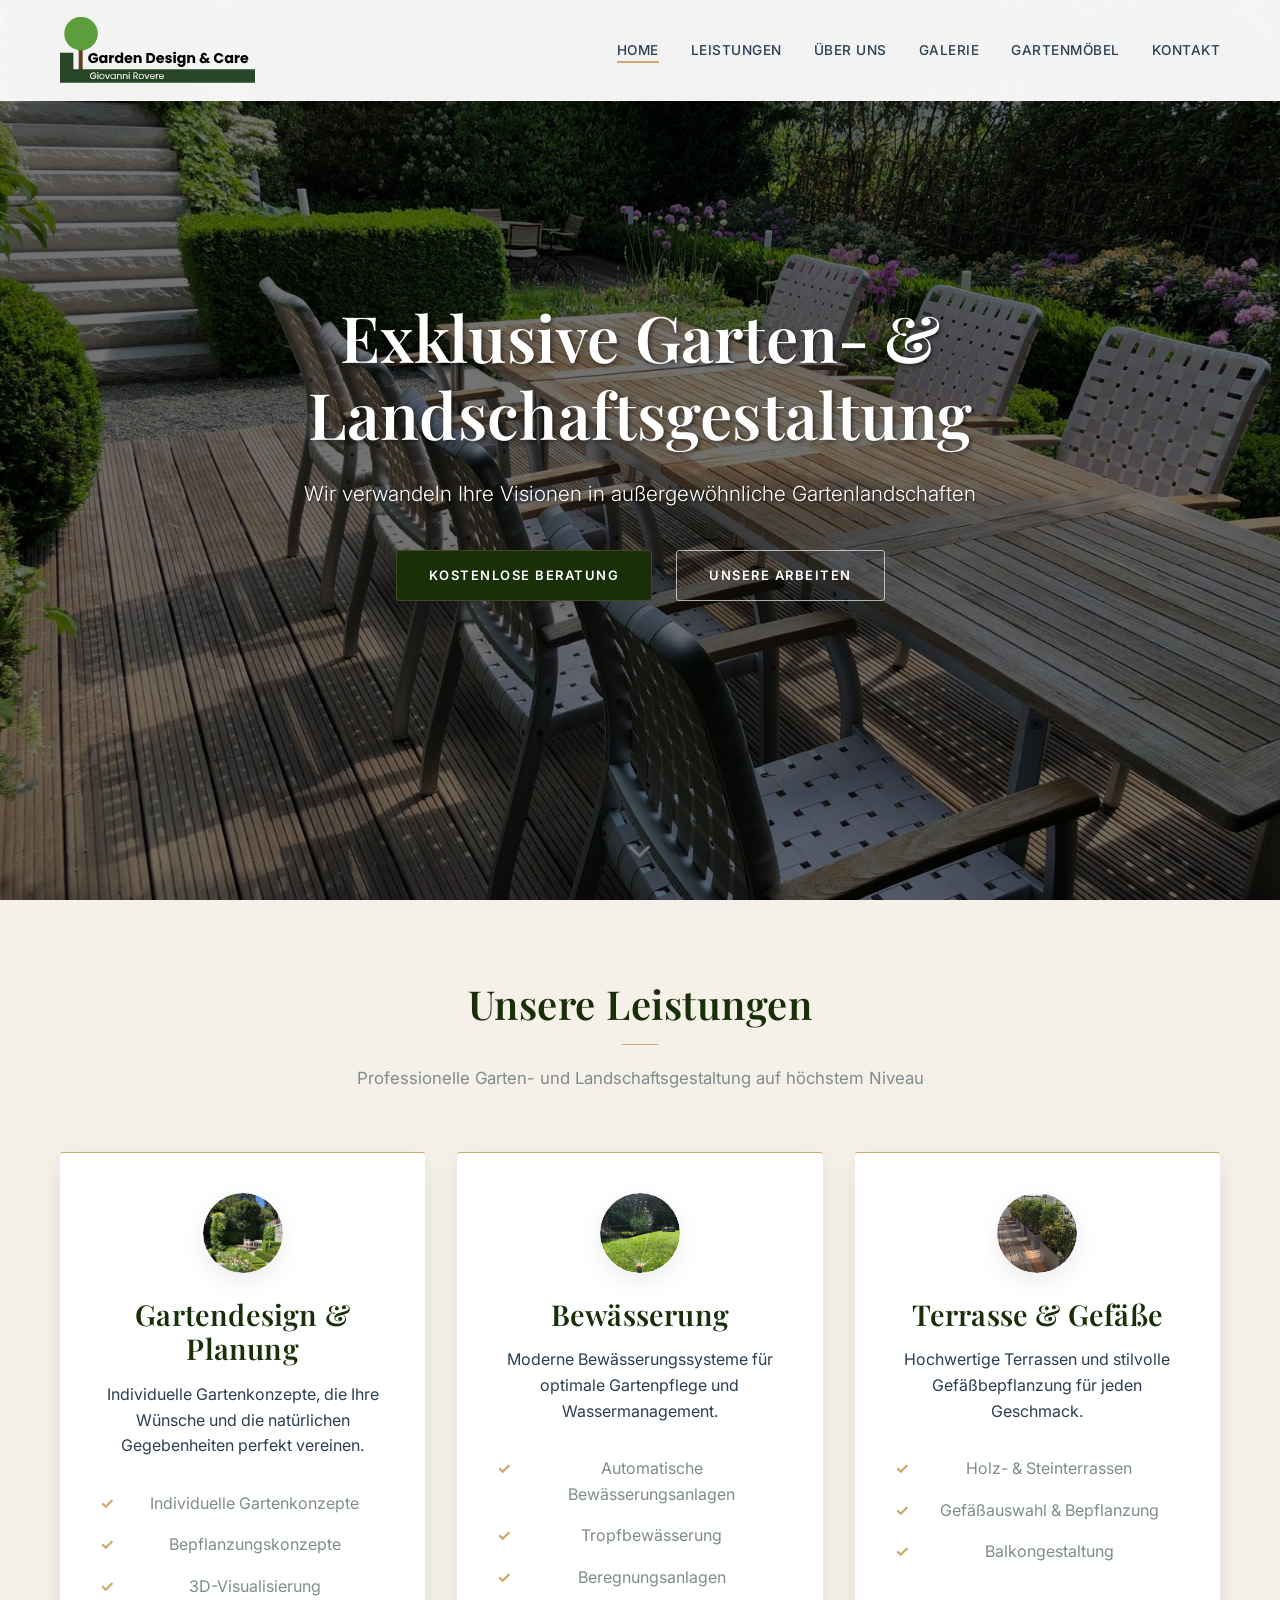
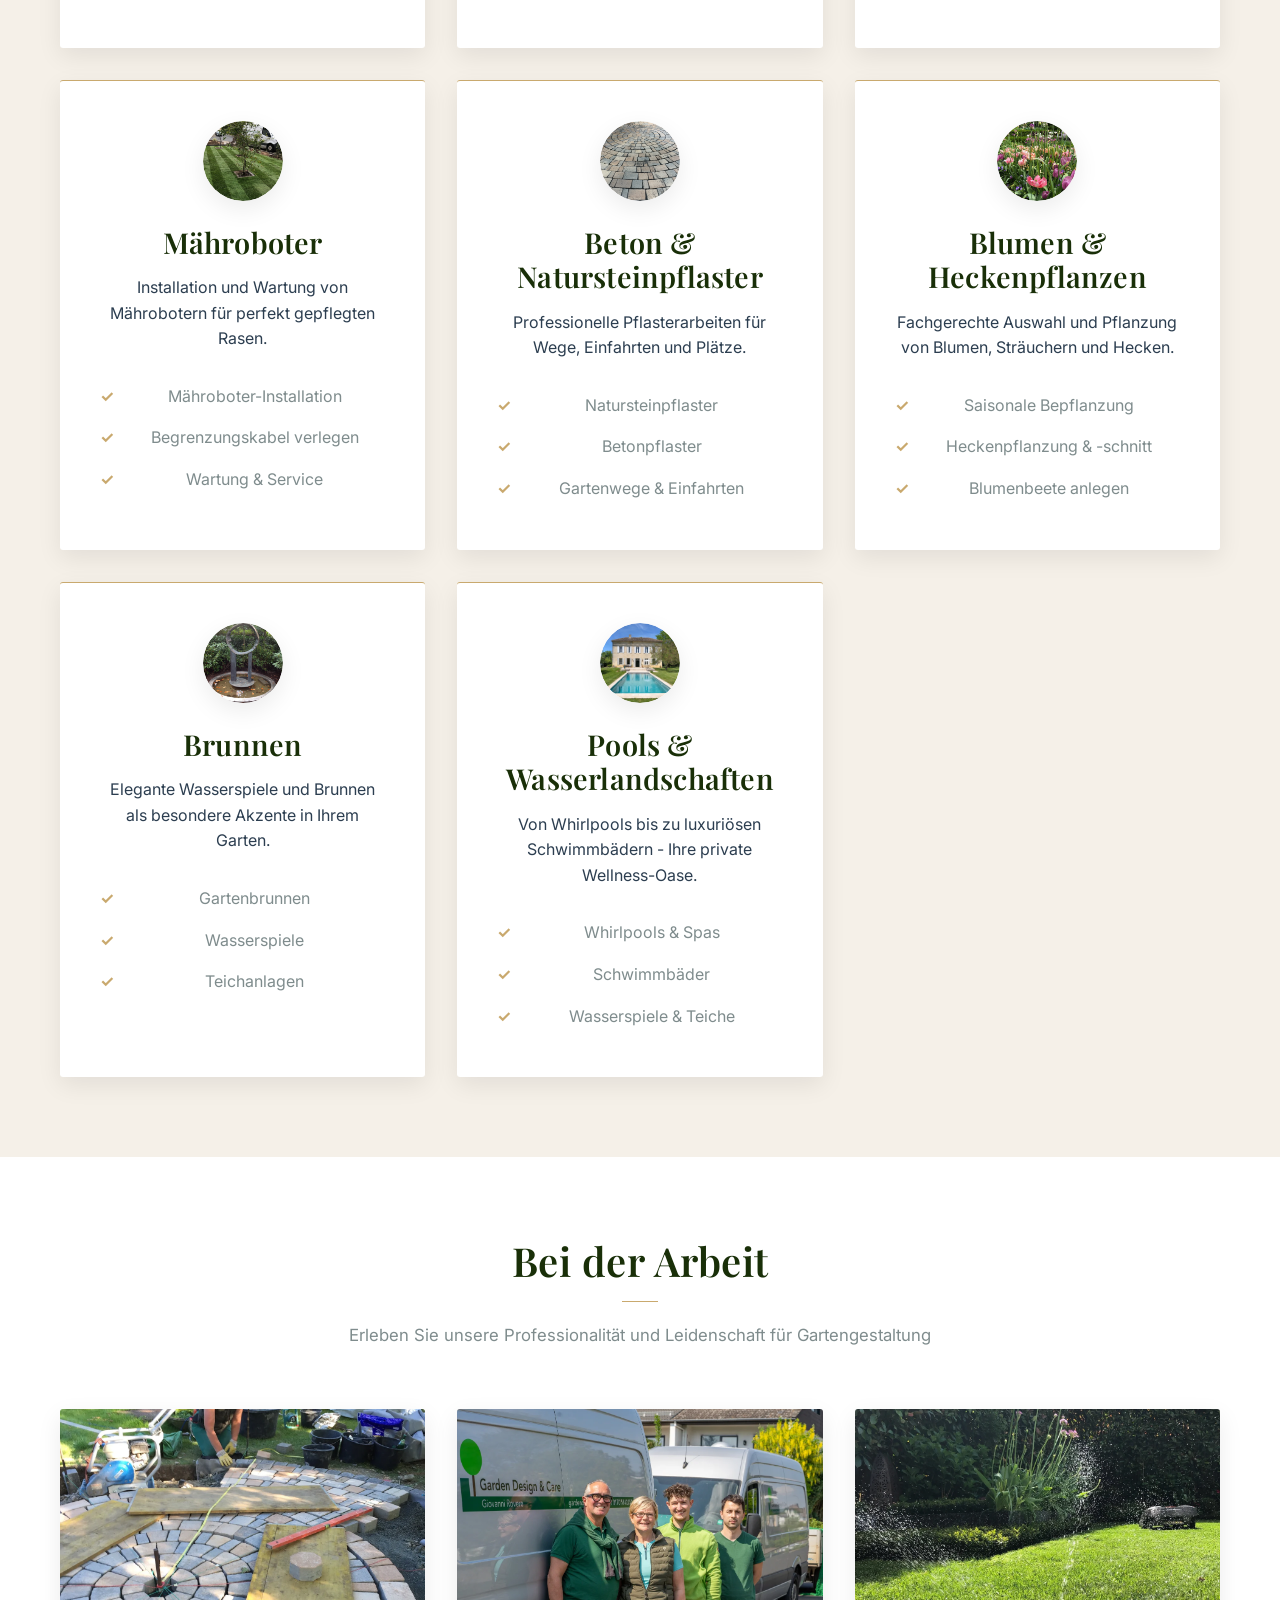
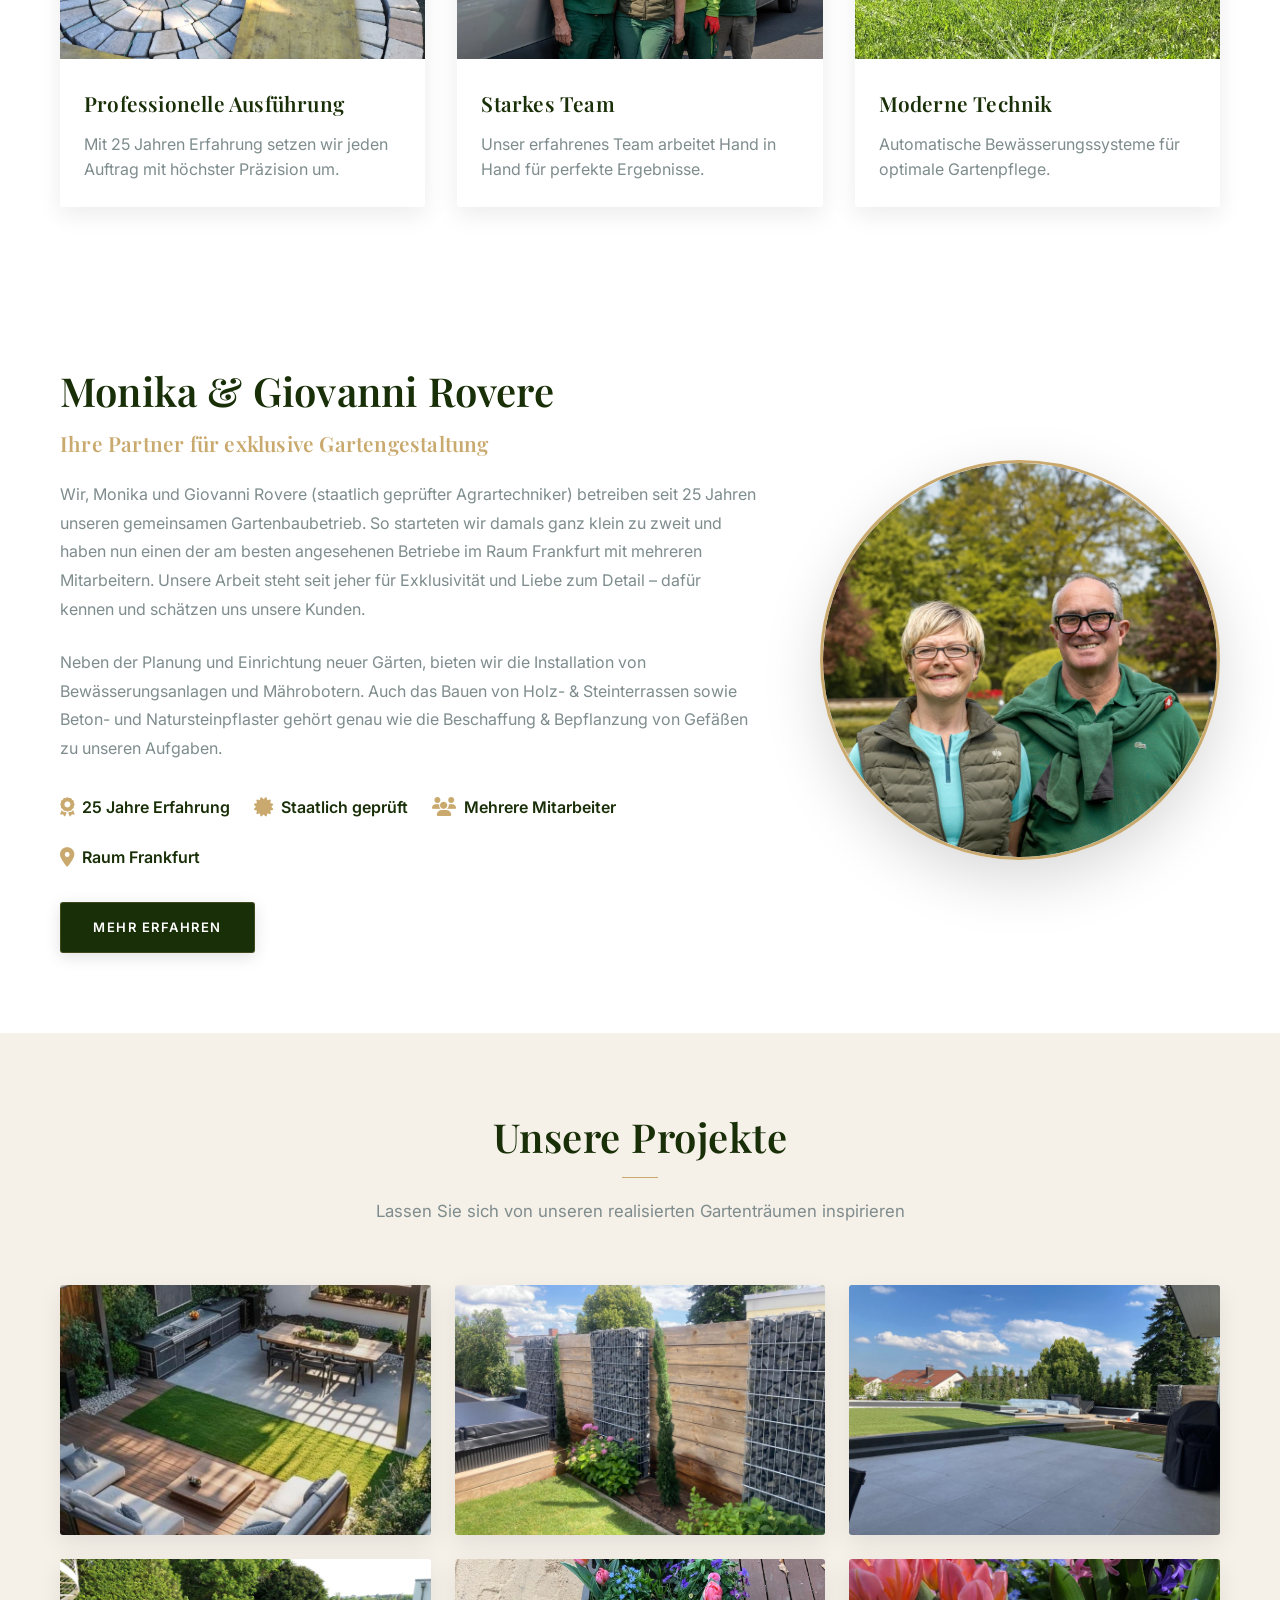
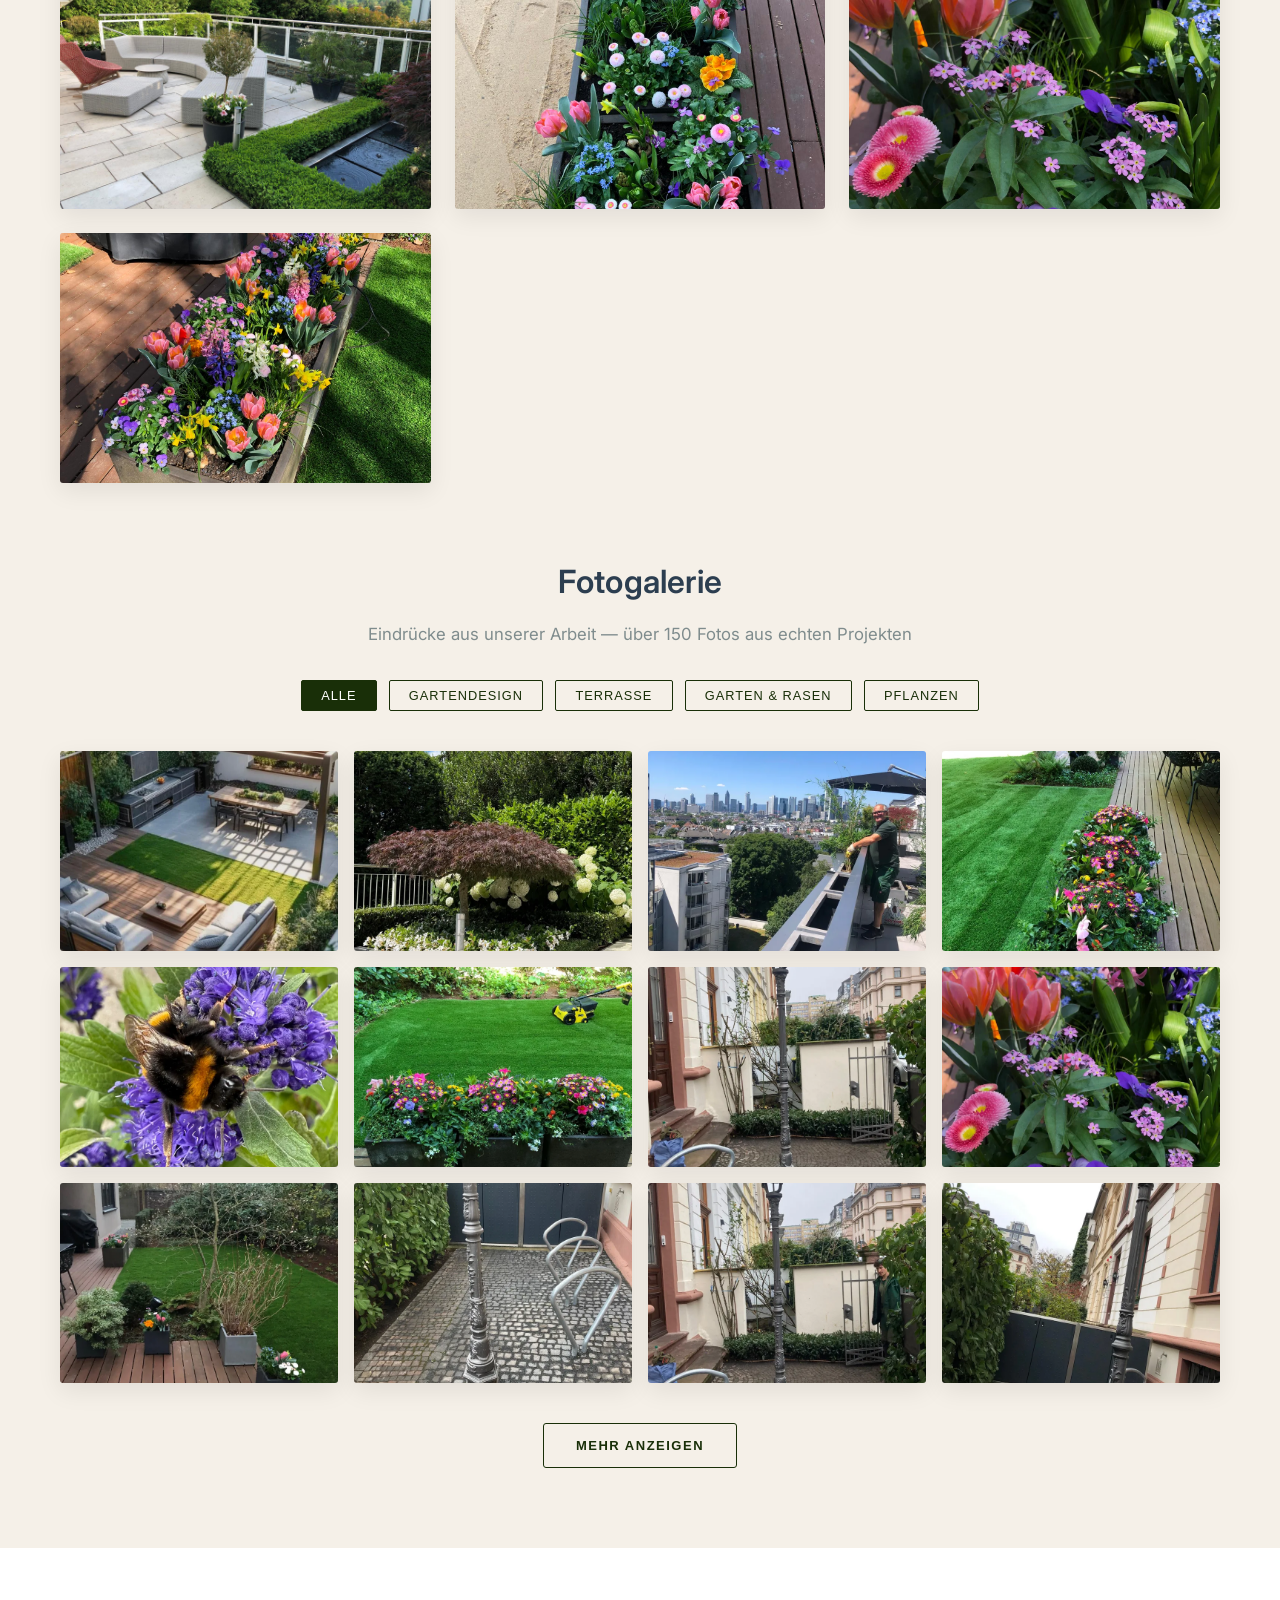
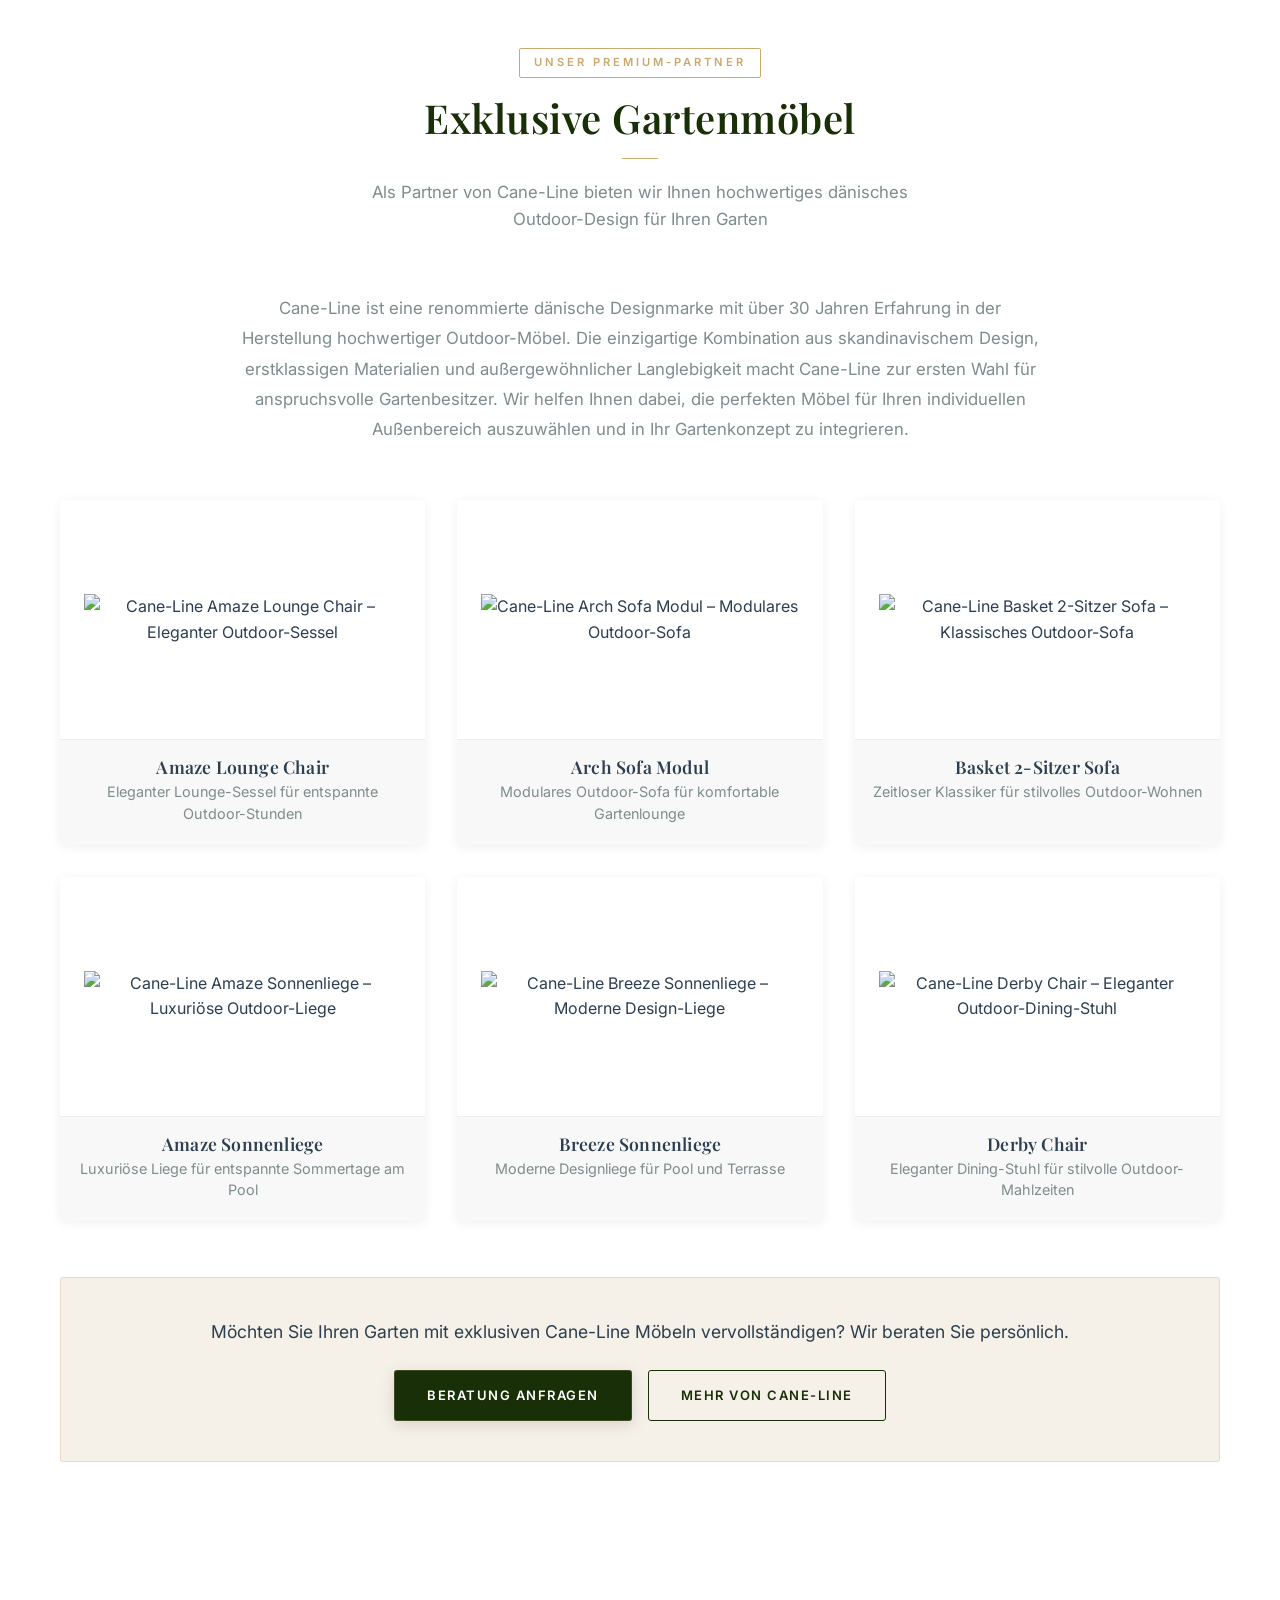
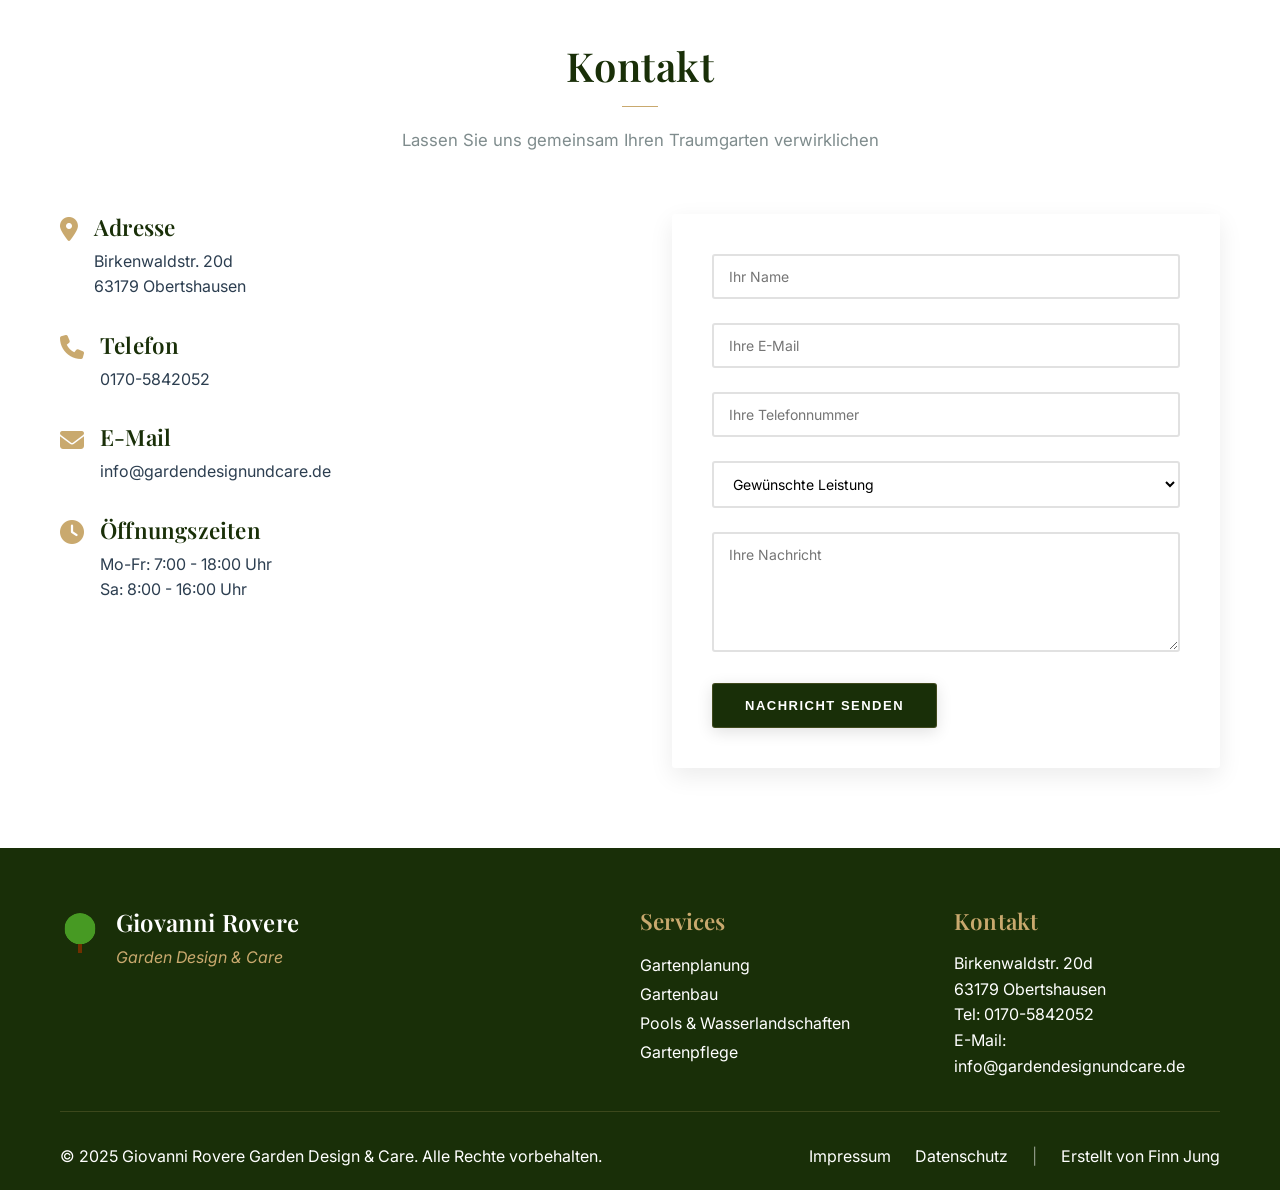
==== commit 5fa78a21: "Add proper 1200x630 OG image from PoolGarten photo Co-Authored-By: Claude Sonnet 4.6 <noreply@anthro" ====
--- a/index.html
+++ b/index.html
@@ -12,7 +12,7 @@
     <meta property="og:url" content="https://gardendesignundcare.de/">
     <meta property="og:title" content="Garden Design & Care - Giovanni Rovere | Professioneller Gartenbau Obertshausen">
     <meta property="og:description" content="25 Jahre Erfahrung in exklusiver Garten- und Landschaftsgestaltung. Terrassen, Pools, Bewässerungsanlagen und Gartenpflege im Raum Frankfurt.">
-    <meta property="og:image" content="https://gardendesignundcare.de/images/garten-gestaltung.webp">
+    <meta property="og:image" content="https://gardendesignundcare.de/images/og-image.jpg">
     <meta property="og:image:width" content="1200">
     <meta property="og:image:height" content="630">
     <meta property="og:image:alt" content="Professionelle Gartengestaltung von Giovanni Rovere">
@@ -22,7 +22,7 @@
     <meta property="twitter:url" content="https://gardendesignundcare.de/">
     <meta property="twitter:title" content="Garden Design & Care - Giovanni Rovere | Professioneller Gartenbau">
     <meta property="twitter:description" content="25 Jahre Erfahrung in exklusiver Garten- und Landschaftsgestaltung. Terrassen, Pools, Bewässerungsanlagen im Raum Frankfurt.">
-    <meta property="twitter:image" content="https://gardendesignundcare.de/images/garten-gestaltung.webp">
+    <meta property="twitter:image" content="https://gardendesignundcare.de/images/og-image.jpg">
     
     <!-- Additional SEO -->
     <meta name="author" content="Giovanni Rovere">
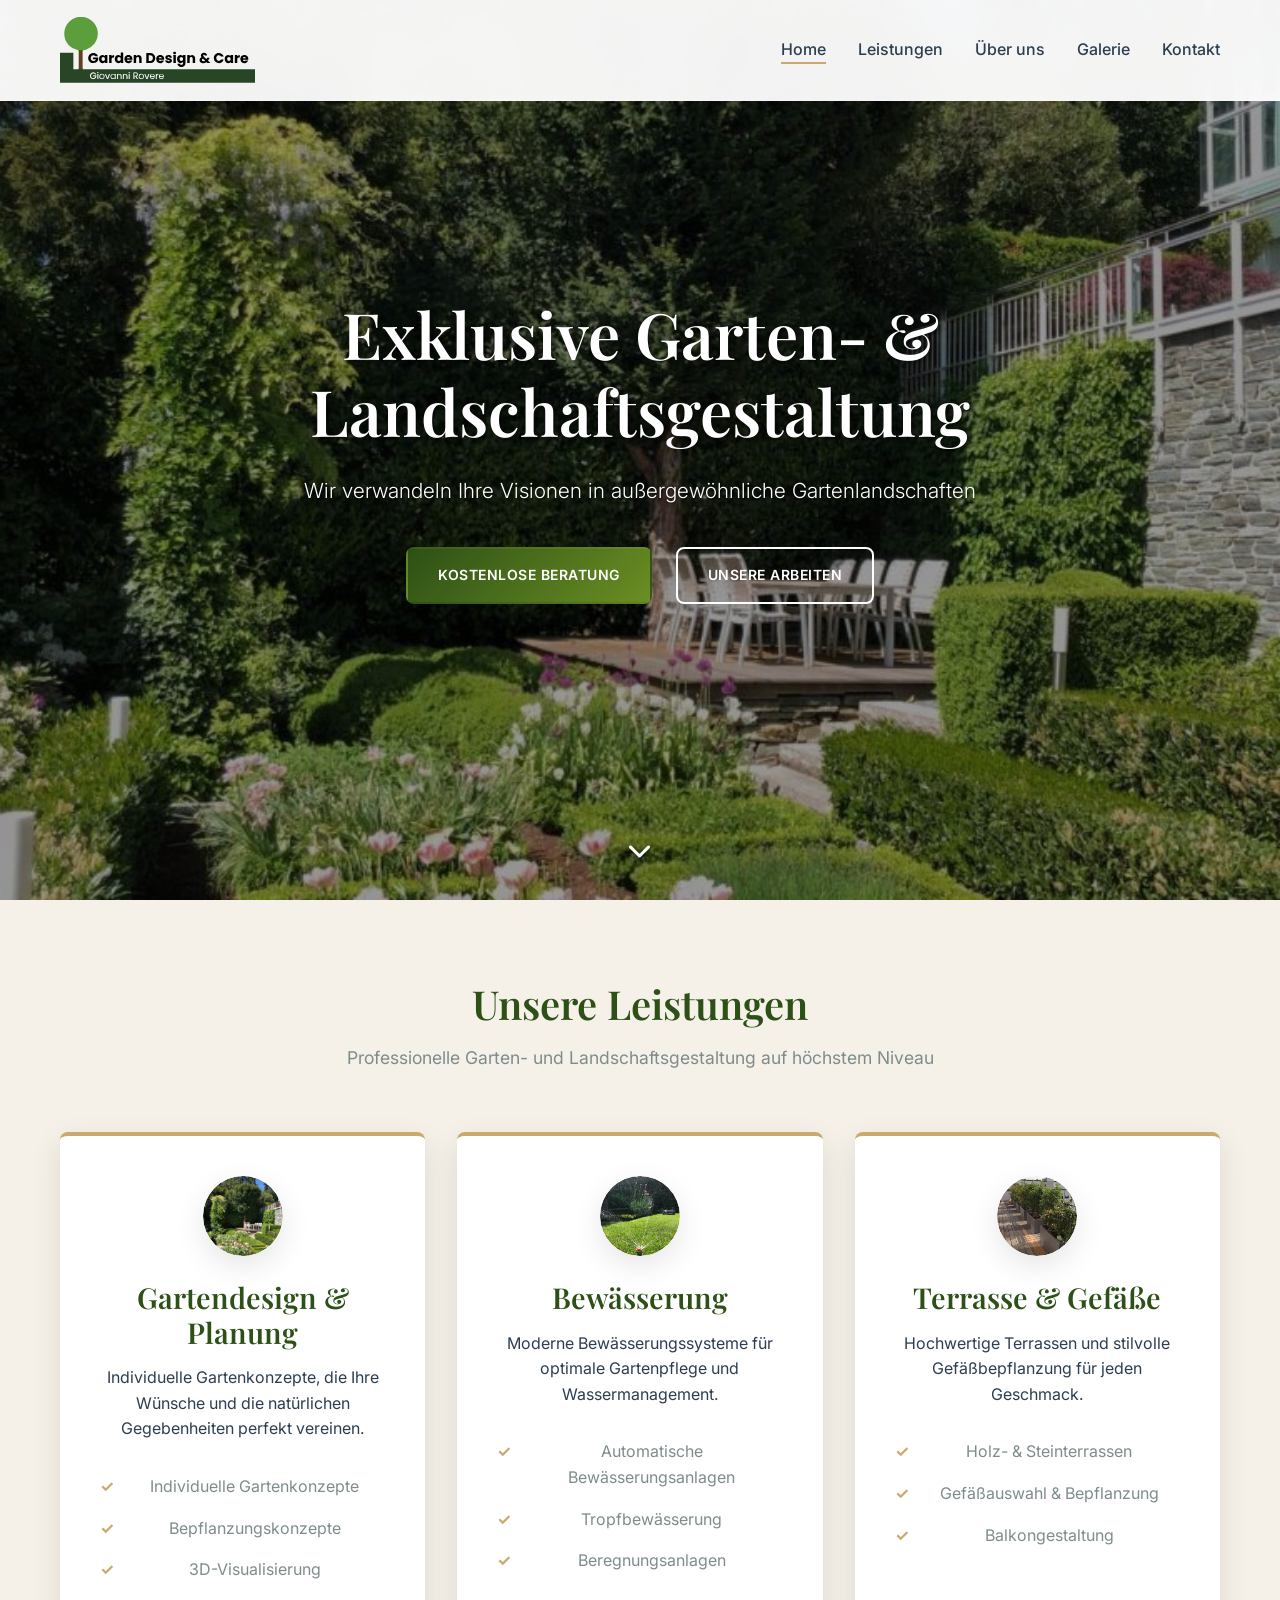
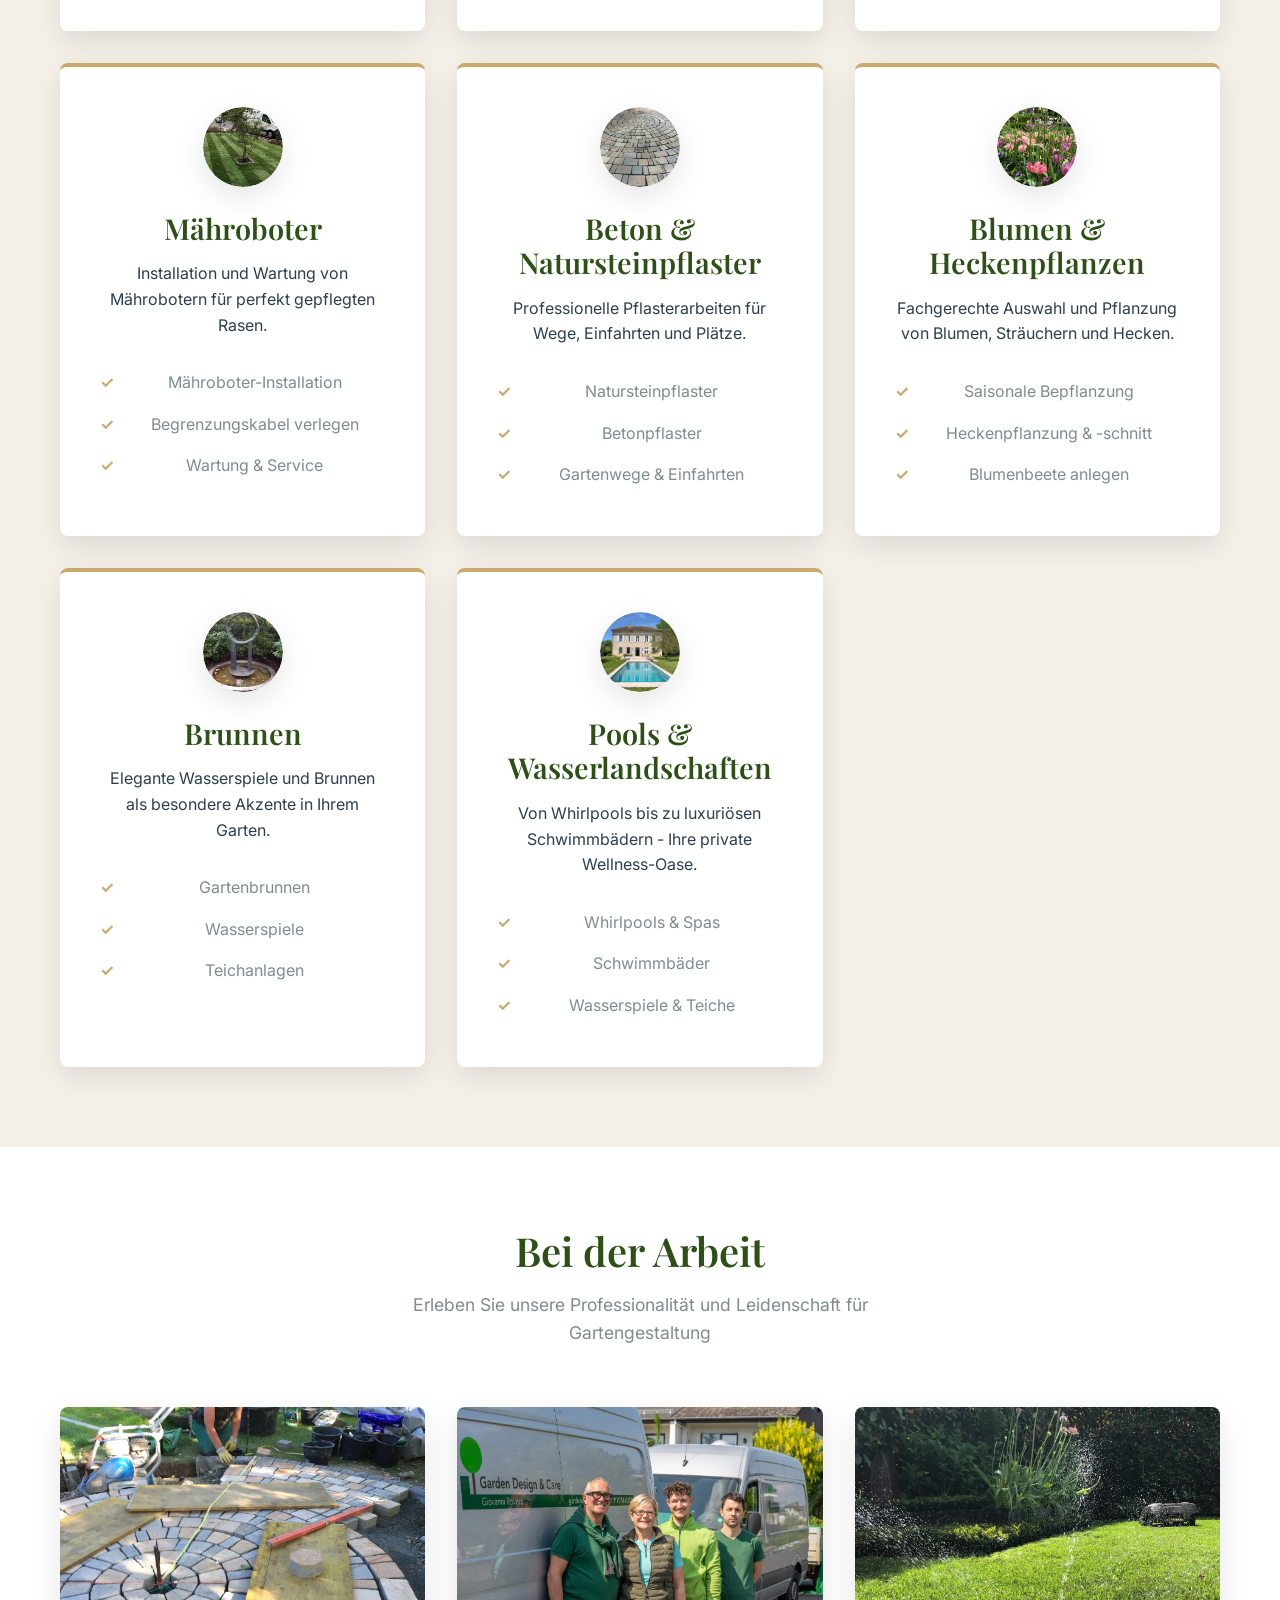
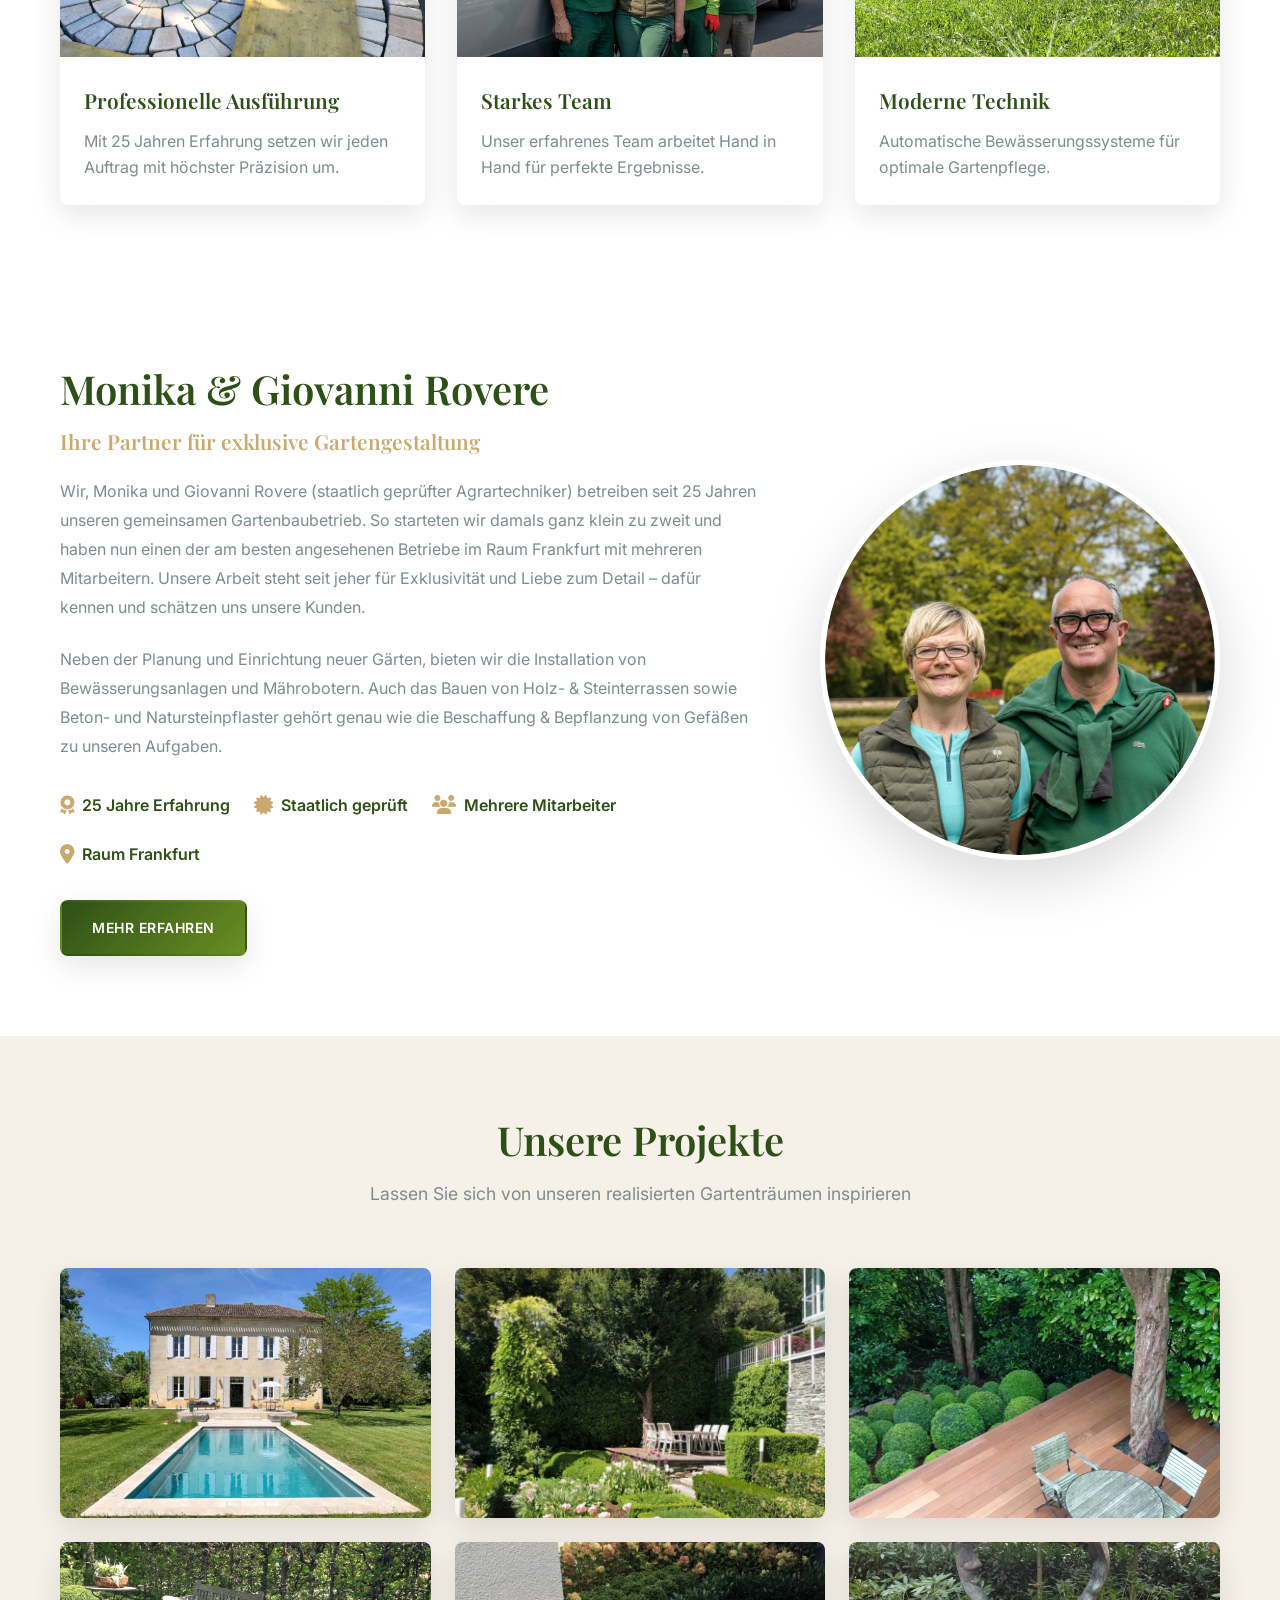
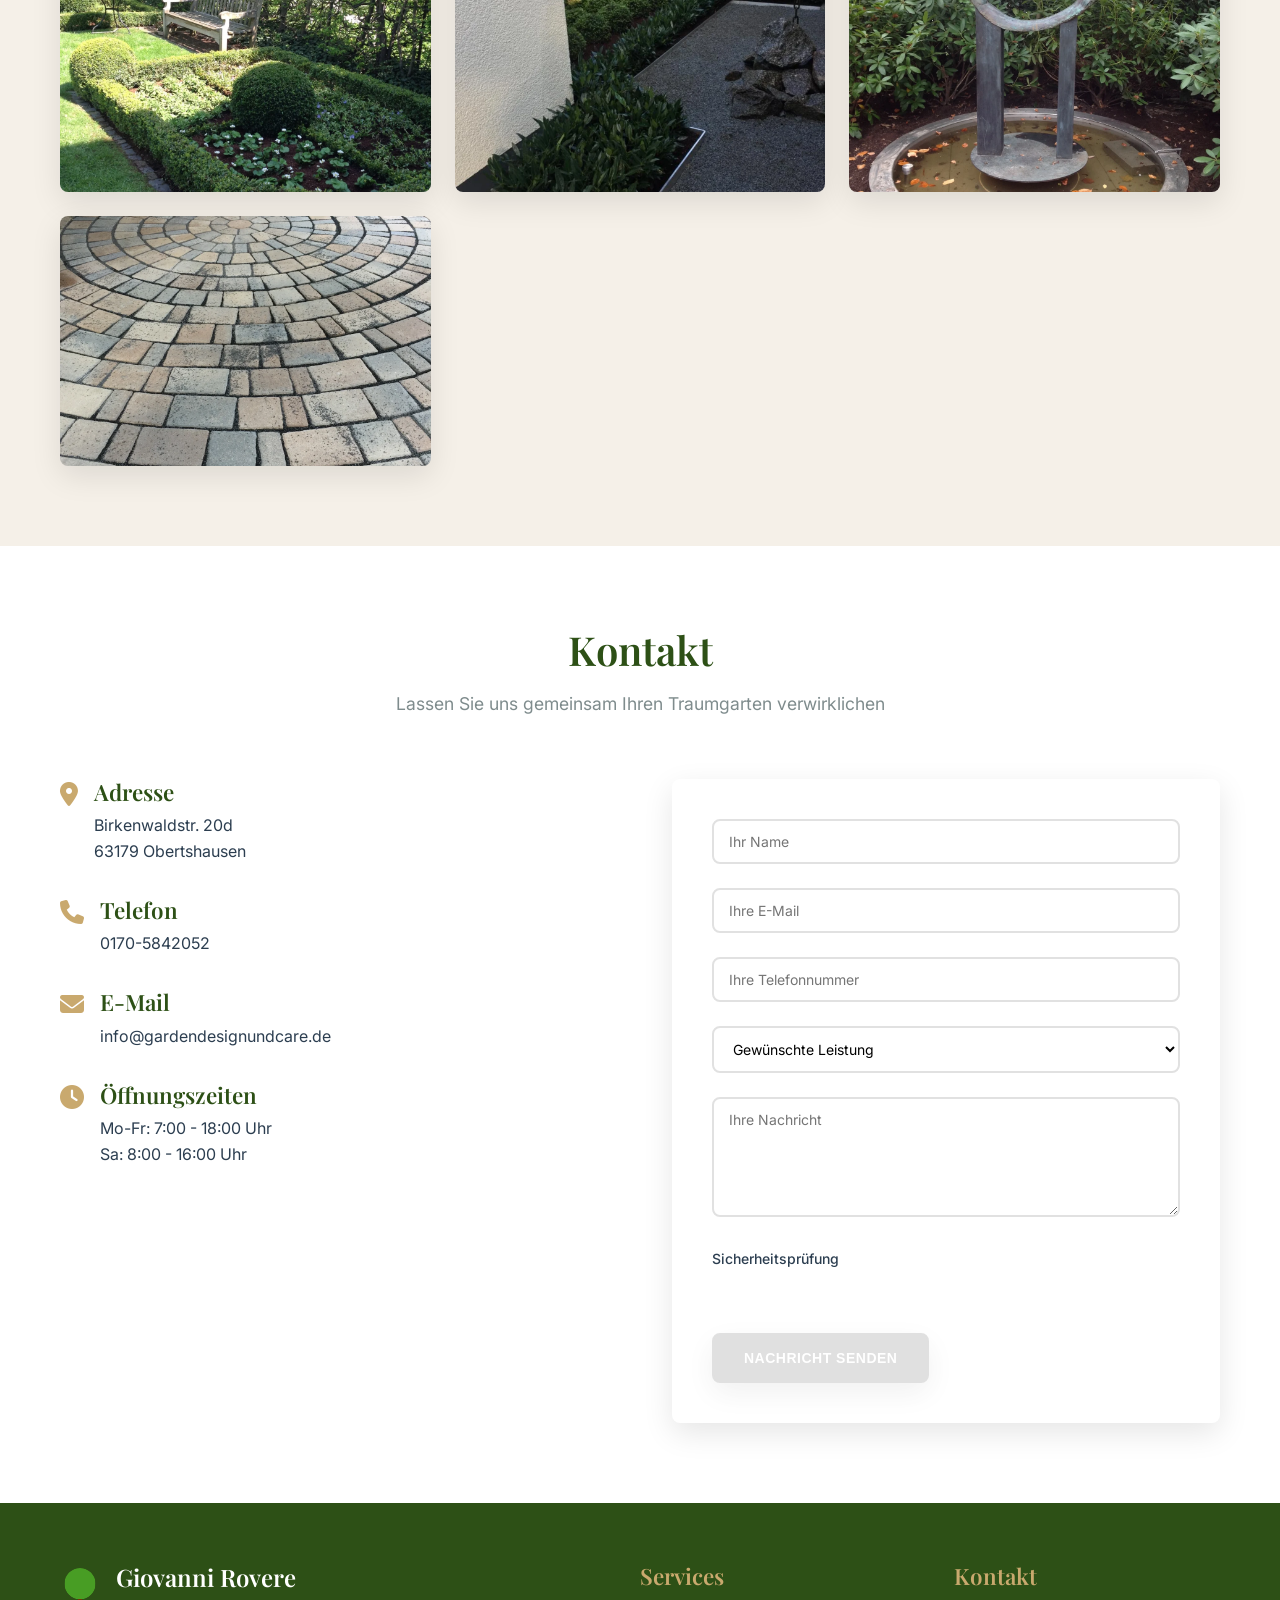
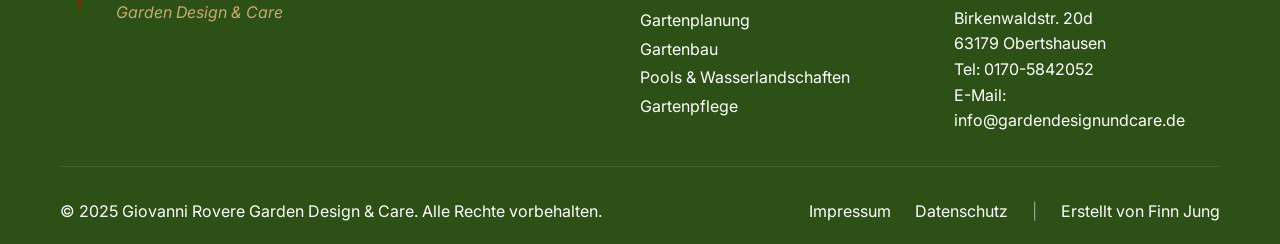
==== commit 72871d8e: "feat: website update — new images, contact form, deployment scripts, .gitignore Co-Authored-By: Clau" ====
--- a/index.html
+++ b/index.html
@@ -12,7 +12,7 @@
     <meta property="og:url" content="https://gardendesignundcare.de/">
     <meta property="og:title" content="Garden Design & Care - Giovanni Rovere | Professioneller Gartenbau Obertshausen">
     <meta property="og:description" content="25 Jahre Erfahrung in exklusiver Garten- und Landschaftsgestaltung. Terrassen, Pools, Bewässerungsanlagen und Gartenpflege im Raum Frankfurt.">
-    <meta property="og:image" content="https://gardendesignundcare.de/images/og-image.jpg">
+    <meta property="og:image" content="https://gardendesignundcare.de/images/garten-gestaltung.webp">
     <meta property="og:image:width" content="1200">
     <meta property="og:image:height" content="630">
     <meta property="og:image:alt" content="Professionelle Gartengestaltung von Giovanni Rovere">
@@ -22,7 +22,7 @@
     <meta property="twitter:url" content="https://gardendesignundcare.de/">
     <meta property="twitter:title" content="Garden Design & Care - Giovanni Rovere | Professioneller Gartenbau">
     <meta property="twitter:description" content="25 Jahre Erfahrung in exklusiver Garten- und Landschaftsgestaltung. Terrassen, Pools, Bewässerungsanlagen im Raum Frankfurt.">
-    <meta property="twitter:image" content="https://gardendesignundcare.de/images/og-image.jpg">
+    <meta property="twitter:image" content="https://gardendesignundcare.de/images/garten-gestaltung.webp">
     
     <!-- Additional SEO -->
     <meta name="author" content="Giovanni Rovere">
@@ -189,7 +189,6 @@
                 <li><a href="#services" class="nav-link">Leistungen</a></li>
                 <li><a href="#about" class="nav-link">Über uns</a></li>
                 <li><a href="#gallery" class="nav-link">Galerie</a></li>
-                <li><a href="#cane-line" class="nav-link">Gartenmöbel</a></li>
                 <li><a href="#contact" class="nav-link">Kontakt</a></li>
             </ul>
             <div class="hamburger" id="hamburger">
@@ -202,12 +201,6 @@
 
     <!-- Hero Section -->
     <section id="home" class="hero">
-        <div class="hero-slides" id="heroSlides">
-            <div class="hero-slide active" style="background-image: url('images/galerie/terrasse-044.jpg')"></div>
-            <div class="hero-slide" style="background-image: url('images/galerie/garten-026.jpg')"></div>
-            <div class="hero-slide" style="background-image: url('images/galerie/design-016.jpg')"></div>
-            <div class="hero-slide" style="background-image: url('images/galerie/garten-027.jpg')"></div>
-        </div>
         <div class="hero-overlay"></div>
         <div class="hero-content">
             <h1 class="hero-title">Exklusive Garten- & Landschaftsgestaltung</h1>
@@ -408,148 +401,53 @@
             </div>
             <div class="gallery-grid">
                 <div class="gallery-item">
-                    <img src="images/galerie/design-001.jpg" alt="Modern gestalteter Garten mit Holzterrasse, Pergola und Outdoor-Küche" class="gallery-image" loading="lazy">
+                    <img src="images/PoolGarten.webp" alt="Exklusive Pool-Landschaft mit Gartengestaltung von Giovanni Rovere Frankfurt" class="gallery-image">
+                    <div class="gallery-overlay">
+                        <h4>Pool-Landschaft</h4>
+                        <p>Wellness-Oase im Grünen</p>
+                    </div>
+                </div>
+                <div class="gallery-item">
+                    <img src="images/garten-gestaltung.webp" alt="Kreative Gartengestaltung und Landschaftsbau von Garden Design und Care" class="gallery-image">
                     <div class="gallery-overlay">
                         <h4>Gartengestaltung</h4>
-                        <p>Terrasse, Pergola & Outdoor-Küche</p>
-                    </div>
-                </div>
-                <div class="gallery-item">
-                    <img src="images/galerie/design-008.jpg" alt="Modern gestalteter Garten mit Whirlpool-Anlage und Gabionenmauern" class="gallery-image" loading="lazy">
-                    <div class="gallery-overlay">
-                        <h4>Wellness-Oase</h4>
-                        <p>Whirlpool & Gartendesign</p>
-                    </div>
-                </div>
-                <div class="gallery-item">
-                    <img src="images/galerie/terrasse-025.jpg" alt="Modern gestalteter Garten mit Terrasse, Rasenfläche und Teich" class="gallery-image" loading="lazy">
-                    <div class="gallery-overlay">
-                        <h4>Garten mit Teich</h4>
-                        <p>Terrasse & Wasserlandschaft</p>
-                    </div>
-                </div>
-                <div class="gallery-item">
-                    <img src="images/galerie/terrasse-046.jpg" alt="Gepflegter Terrassenbereich mit Sitzmöbeln, Pflanzen und Wasserbecken" class="gallery-image" loading="lazy">
-                    <div class="gallery-overlay">
-                        <h4>Terrasse & Lounge</h4>
-                        <p>Entspannung im Freien</p>
-                    </div>
-                </div>
-                <div class="gallery-item">
-                    <img src="images/galerie/terrasse-023.jpg" alt="Prächtig gestaltetes Blumenbeet mit Tulpen, Nelken und Frühlingsblumen auf der Terrasse" class="gallery-image" loading="lazy">
-                    <div class="gallery-overlay">
-                        <h4>Frühjahrs-Bepflanzung</h4>
-                        <p>Tulpen, Nelken & Hyazinthen</p>
-                    </div>
-                </div>
-                <div class="gallery-item">
-                    <img src="images/galerie/pflanzen-002.jpg" alt="Farbenfrohes Blumenbeet mit Tulpen, Veilchen und Hyazinthen" class="gallery-image" loading="lazy">
+                        <p>Kreative Lösungen</p>
+                    </div>
+                </div>
+                <div class="gallery-item">
+                    <img src="images/terrasse-im-garten.webp" alt="Naturstein-Terrasse harmonisch in Gartenlandschaft integriert" class="gallery-image">
+                    <div class="gallery-overlay">
+                        <h4>Garten-Terrasse</h4>
+                        <p>Naturstein & Pflanzen</p>
+                    </div>
+                </div>
+                <div class="gallery-item">
+                    <img src="images/garten-beet-und-bank.webp" alt="Entspannungsbereich mit Sitzbank und professionell gestalteten Gartenbeeten" class="gallery-image">
+                    <div class="gallery-overlay">
+                        <h4>Beet mit Sitzplatz</h4>
+                        <p>Entspannung im Grünen</p>
+                    </div>
+                </div>
+                <div class="gallery-item">
+                    <img src="images/pflanzen-und-blumen-beet.webp" alt="Farbenfrohe Blumenbeete mit saisonalen Pflanzen und Bepflanzungskonzept" class="gallery-image">
                     <div class="gallery-overlay">
                         <h4>Blumen & Pflanzen</h4>
                         <p>Farbenfrohe Beete</p>
                     </div>
                 </div>
                 <div class="gallery-item">
-                    <img src="images/galerie/garten-007.jpg" alt="Prächtig gestaltetes Blumenbeet mit Frühjahrsblumen und Tulpen" class="gallery-image" loading="lazy">
-                    <div class="gallery-overlay">
-                        <h4>Gartenbeete</h4>
-                        <p>Saisonale Bepflanzung</p>
-                    </div>
-                </div>
-            </div>
-
-            <!-- Fotogalerie -->
-            <div class="fotogalerie">
-                <div class="section-header fotogalerie-header">
-                    <h3>Fotogalerie</h3>
-                    <p>Eindrücke aus unserer Arbeit — über 150 Fotos aus echten Projekten</p>
-                </div>
-                <div class="foto-filter">
-                    <button class="foto-filter-btn active" data-kat="alle">Alle</button>
-                    <button class="foto-filter-btn" data-kat="Gartengestaltung &amp; Design">Gartendesign</button>
-                    <button class="foto-filter-btn" data-kat="Terrasse &amp; Außenbereich">Terrasse</button>
-                    <button class="foto-filter-btn" data-kat="Garten &amp; Rasen">Garten & Rasen</button>
-                    <button class="foto-filter-btn" data-kat="Pflanzen &amp; Blumen">Pflanzen</button>
-                </div>
-                <div class="foto-grid" id="fotoGrid"></div>
-                <div class="foto-mehr-wrapper">
-                    <button class="btn btn-outline-dark" id="fotoMehrBtn">Mehr anzeigen</button>
-                </div>
-            </div>
-        </div>
-    </section>
-
-    <!-- Lightbox -->
-    <div class="lightbox" id="lightbox" role="dialog" aria-modal="true" aria-label="Bildvorschau">
-        <button class="lightbox-close" id="lightboxClose" aria-label="Schließen">&times;</button>
-        <button class="lightbox-prev" id="lightboxPrev" aria-label="Vorheriges Bild">&#8249;</button>
-        <button class="lightbox-next" id="lightboxNext" aria-label="Nächstes Bild">&#8250;</button>
-        <div class="lightbox-inner">
-            <img class="lightbox-img" id="lightboxImg" src="" alt="">
-            <p class="lightbox-desc" id="lightboxDesc"></p>
-        </div>
-    </div>
-
-    <!-- Cane-Line Section -->
-    <section id="cane-line" class="cane-line-section">
-        <div class="container">
-            <div class="section-header">
-                <span class="partner-badge">Unser Premium-Partner</span>
-                <h2>Exklusive Gartenmöbel</h2>
-                <p>Als Partner von Cane-Line bieten wir Ihnen hochwertiges dänisches Outdoor-Design für Ihren Garten</p>
-            </div>
-            <div class="cane-line-intro">
-                <p>Cane-Line ist eine renommierte dänische Designmarke mit über 30 Jahren Erfahrung in der Herstellung hochwertiger Outdoor-Möbel. Die einzigartige Kombination aus skandinavischem Design, erstklassigen Materialien und außergewöhnlicher Langlebigkeit macht Cane-Line zur ersten Wahl für anspruchsvolle Gartenbesitzer. Wir helfen Ihnen dabei, die perfekten Möbel für Ihren individuellen Außenbereich auszuwählen und in Ihr Gartenkonzept zu integrieren.</p>
-            </div>
-            <div class="cane-line-grid">
-                <div class="cane-line-item">
-                    <div class="cane-line-image-wrapper">
-                        <img src="https://cane-line.com/cdn/shop/files/4402T_4.png?v=1750753700" alt="Cane-Line Amaze Lounge Chair – Eleganter Outdoor-Sessel" loading="lazy">
-                    </div>
-                    <h4>Amaze Lounge Chair</h4>
-                    <p>Eleganter Lounge-Sessel für entspannte Outdoor-Stunden</p>
-                </div>
-                <div class="cane-line-item">
-                    <div class="cane-line-image-wrapper">
-                        <img src="https://cane-line.com/cdn/shop/files/55802FUTAITT_3991_81a8f409-abc7-4c16-a79b-ba3842eec68f.png?v=1750765519" alt="Cane-Line Arch Sofa Modul – Modulares Outdoor-Sofa" loading="lazy">
-                    </div>
-                    <h4>Arch Sofa Modul</h4>
-                    <p>Modulares Outdoor-Sofa für komfortable Gartenlounge</p>
-                </div>
-                <div class="cane-line-item">
-                    <div class="cane-line-image-wrapper">
-                        <img src="https://cane-line.com/cdn/shop/files/55200GAITG_1279.png?v=1749090794" alt="Cane-Line Basket 2-Sitzer Sofa – Klassisches Outdoor-Sofa" loading="lazy">
-                    </div>
-                    <h4>Basket 2-Sitzer Sofa</h4>
-                    <p>Zeitloser Klassiker für stilvolles Outdoor-Wohnen</p>
-                </div>
-                <div class="cane-line-item">
-                    <div class="cane-line-image-wrapper">
-                        <img src="https://cane-line.com/cdn/shop/files/4510T_3483.png?v=1749608992" alt="Cane-Line Amaze Sonnenliege – Luxuriöse Outdoor-Liege" loading="lazy">
-                    </div>
-                    <h4>Amaze Sonnenliege</h4>
-                    <p>Luxuriöse Liege für entspannte Sommertage am Pool</p>
-                </div>
-                <div class="cane-line-item">
-                    <div class="cane-line-image-wrapper">
-                        <img src="https://cane-line.com/cdn/shop/files/5569LI_5569YSN94_859.png?v=1749093304" alt="Cane-Line Breeze Sonnenliege – Moderne Design-Liege" loading="lazy">
-                    </div>
-                    <h4>Breeze Sonnenliege</h4>
-                    <p>Moderne Designliege für Pool und Terrasse</p>
-                </div>
-                <div class="cane-line-item">
-                    <div class="cane-line-image-wrapper">
-                        <img src="https://cane-line.com/cdn/shop/files/5412U_128_b6be0b35-e881-41ad-949b-7eee7da897b8.png?v=1749094567" alt="Cane-Line Derby Chair – Eleganter Outdoor-Dining-Stuhl" loading="lazy">
-                    </div>
-                    <h4>Derby Chair</h4>
-                    <p>Eleganter Dining-Stuhl für stilvolle Outdoor-Mahlzeiten</p>
-                </div>
-            </div>
-            <div class="cane-line-cta">
-                <p>Möchten Sie Ihren Garten mit exklusiven Cane-Line Möbeln vervollständigen? Wir beraten Sie persönlich.</p>
-                <div class="cane-line-buttons">
-                    <a href="#contact" class="btn btn-primary">Beratung anfragen</a>
-                    <a href="https://www.cane-line.com" target="_blank" rel="noopener noreferrer" class="btn btn-outline-dark">Mehr von Cane-Line</a>
+                    <img src="images/brunnen.webp" alt="Eleganter Gartenbrunnen als Wasserspiel in der Gartenanlage" class="gallery-image">
+                    <div class="gallery-overlay">
+                        <h4>Wasserspiel</h4>
+                        <p>Brunnen im Garten</p>
+                    </div>
+                </div>
+                <div class="gallery-item">
+                    <img src="images/pflastersteine.webp" alt="Professionelle Pflasterarbeiten für Gartenwege und Einfahrten" class="gallery-image">
+                    <div class="gallery-overlay">
+                        <h4>Pflasterarbeiten</h4>
+                        <p>Professionelle Verlegung</p>
+                    </div>
                 </div>
             </div>
         </div>
--- a/css/style.css
+++ b/css/style.css
@@ -6,18 +6,17 @@
 }
 
 :root {
-    --primary-color: #192f08;
-    --primary-dark: #0f1d04;
-    --secondary-color: #2d5016;
+    --primary-color: #2d5016;
+    --secondary-color: #6b8e23;
     --accent-color: #c9a96e;
     --accent-light: #f5f0e8;
     --text-dark: #2c3e50;
     --text-light: #7f8c8d;
     --white: #ffffff;
     --black: #000000;
-    --shadow: 0 8px 24px rgba(0, 0, 0, 0.08);
-    --shadow-hover: 0 16px 40px rgba(0, 0, 0, 0.13);
-    --border-radius: 3px;
+    --shadow: 0 10px 30px rgba(0, 0, 0, 0.1);
+    --shadow-hover: 0 15px 40px rgba(0, 0, 0, 0.15);
+    --border-radius: 8px;
     --transition: all 0.3s cubic-bezier(0.4, 0, 0.2, 1);
 }
 
@@ -41,7 +40,6 @@
     font-weight: 600;
     line-height: 1.2;
     margin-bottom: 1rem;
-    letter-spacing: 0.2px;
 }
 
 h1 { font-size: 3.5rem; }
@@ -52,42 +50,37 @@
 /* Buttons */
 .btn {
     display: inline-block;
-    padding: 14px 32px;
+    padding: 15px 30px;
     text-decoration: none;
     border-radius: var(--border-radius);
     font-weight: 600;
     text-transform: uppercase;
-    letter-spacing: 1.5px;
-    transition: var(--transition);
-    border: 1px solid transparent;
+    letter-spacing: 0.5px;
+    transition: var(--transition);
+    border: 2px solid transparent;
     cursor: pointer;
-    font-size: 13px;
+    font-size: 14px;
 }
 
 .btn-primary {
-    background: var(--primary-color);
+    background: linear-gradient(135deg, var(--primary-color), var(--secondary-color));
     color: var(--white);
-    border-color: rgba(201, 169, 110, 0.22);
-    box-shadow: 0 4px 16px rgba(0, 0, 0, 0.12);
+    box-shadow: var(--shadow);
 }
 
 .btn-primary:hover {
-    background: var(--primary-dark);
-    border-color: rgba(201, 169, 110, 0.45);
-    transform: translateY(-1px);
-    box-shadow: 0 8px 24px rgba(0, 0, 0, 0.16);
+    transform: translateY(-2px);
+    box-shadow: var(--shadow-hover);
 }
 
 .btn-secondary {
     background: transparent;
     color: var(--white);
-    border: 1px solid rgba(255, 255, 255, 0.65);
-    letter-spacing: 1.5px;
+    border-color: var(--white);
 }
 
 .btn-secondary:hover {
     background: var(--white);
-    border-color: var(--white);
     color: var(--primary-color);
 }
 
@@ -106,8 +99,7 @@
 
 .navbar.scrolled {
     background: rgba(255, 255, 255, 0.98);
-    box-shadow: 0 2px 20px rgba(0, 0, 0, 0.06);
-    border-bottom: 1px solid rgba(201, 169, 110, 0.18);
+    box-shadow: var(--shadow);
 }
 
 .nav-container {
@@ -166,9 +158,6 @@
     text-decoration: none;
     color: var(--text-dark);
     font-weight: 500;
-    font-size: 0.85rem;
-    letter-spacing: 0.5px;
-    text-transform: uppercase;
     transition: var(--transition);
     position: relative;
 }
@@ -192,30 +181,15 @@
 .hamburger {
     display: none;
     flex-direction: column;
-    gap: 5px;
     cursor: pointer;
-    z-index: 1001;
 }
 
 .hamburger span {
-    width: 24px;
-    height: 1.5px;
+    width: 25px;
+    height: 3px;
     background: var(--primary-color);
-    transition: var(--transition);
-    transform-origin: center;
-}
-
-.hamburger.active span:nth-child(1) {
-    transform: translateY(6.5px) rotate(45deg);
-}
-
-.hamburger.active span:nth-child(2) {
-    opacity: 0;
-    transform: scaleX(0);
-}
-
-.hamburger.active span:nth-child(3) {
-    transform: translateY(-6.5px) rotate(-45deg);
+    margin: 3px 0;
+    transition: var(--transition);
 }
 
 /* Hero Section */
@@ -225,6 +199,7 @@
                 url('../images/garten-gestaltung.webp');
     background-size: cover;
     background-position: center;
+    background-attachment: fixed;
     display: flex;
     align-items: center;
     justify-content: center;
@@ -287,24 +262,14 @@
 
 .section-header h2 {
     color: var(--primary-color);
-    margin-bottom: 0.5rem;
-    letter-spacing: 0.5px;
-}
-
-.section-header h2::after {
-    content: '';
-    display: block;
-    width: 36px;
-    height: 1px;
-    background: var(--accent-color);
-    margin: 1rem auto 0;
+    margin-bottom: 1rem;
 }
 
 .section-header p {
-    font-size: 1.05rem;
+    font-size: 1.1rem;
     color: var(--text-light);
     max-width: 600px;
-    margin: 1.25rem auto 0;
+    margin: 0 auto;
 }
 
 /* Services Section */
@@ -325,7 +290,7 @@
     text-align: center;
     box-shadow: var(--shadow);
     transition: var(--transition);
-    border-top: 1px solid var(--accent-color);
+    border-top: 4px solid var(--accent-color);
 }
 
 .service-card:hover {
@@ -486,7 +451,7 @@
     height: auto;
     border-radius: 50%;
     box-shadow: 0 20px 60px rgba(0, 0, 0, 0.15);
-    border: 3px solid var(--accent-color);
+    border: 5px solid var(--white);
     transition: var(--transition);
 }
 
@@ -808,7 +773,7 @@
 }
 
 .footer-bottom {
-    border-top: 1px solid rgba(201, 169, 110, 0.2);
+    border-top: 1px solid rgba(255, 255, 255, 0.1);
     padding-top: 2rem;
     display: flex;
     justify-content: space-between;
@@ -875,11 +840,6 @@
         flex-direction: column;
         align-items: center;
     }
-
-    .hero-buttons .btn {
-        width: 240px;
-        text-align: center;
-    }
     
     .services-grid {
         grid-template-columns: 1fr;
@@ -911,10 +871,6 @@
         grid-template-columns: 1fr;
         text-align: center;
     }
-
-    .footer-brand-content {
-        justify-content: center;
-    }
     
     .footer-bottom {
         flex-direction: column;
@@ -930,408 +886,17 @@
     .hero-title {
         font-size: 2rem;
     }
-
+    
     .container {
         padding: 0 15px;
     }
-
+    
     .service-card,
     .contact-form {
         padding: 1.5rem;
     }
-
+    
     .gallery-grid {
         grid-template-columns: 1fr;
     }
-}
-
-/* =============================================
-   Cane-Line Section
-   ============================================= */
-
-.cane-line-section {
-    padding: 100px 0;
-    background: var(--white);
-}
-
-.partner-badge {
-    display: inline-block;
-    background: transparent;
-    color: var(--accent-color);
-    font-size: 0.7rem;
-    font-weight: 600;
-    text-transform: uppercase;
-    letter-spacing: 3px;
-    padding: 5px 14px;
-    border-radius: 2px;
-    border: 1px solid var(--accent-color);
-    margin-bottom: 1rem;
-}
-
-.cane-line-intro {
-    max-width: 800px;
-    margin: 0 auto 3.5rem;
-    text-align: center;
-    color: var(--text-light);
-    font-size: 1.05rem;
-    line-height: 1.8;
-}
-
-.cane-line-grid {
-    display: grid;
-    grid-template-columns: repeat(3, 1fr);
-    gap: 2rem;
-    margin-bottom: 3.5rem;
-}
-
-.cane-line-item {
-    background: #f8f8f8;
-    border-radius: var(--border-radius);
-    overflow: hidden;
-    transition: var(--transition);
-    box-shadow: 0 2px 12px rgba(0,0,0,0.06);
-    text-align: center;
-}
-
-.cane-line-item:hover {
-    transform: translateY(-6px);
-    box-shadow: var(--shadow-hover);
-}
-
-.cane-line-image-wrapper {
-    background: #ffffff;
-    height: 240px;
-    display: flex;
-    align-items: center;
-    justify-content: center;
-    padding: 1.5rem;
-    border-bottom: 1px solid #eeeeee;
-}
-
-.cane-line-image-wrapper img {
-    max-width: 100%;
-    max-height: 100%;
-    object-fit: contain;
-    transition: var(--transition);
-}
-
-.cane-line-item:hover .cane-line-image-wrapper img {
-    transform: scale(1.05);
-}
-
-.cane-line-item h4 {
-    font-size: 1.1rem;
-    color: var(--text-dark);
-    padding: 1rem 1rem 0.25rem;
-    margin: 0;
-}
-
-.cane-line-item p {
-    font-size: 0.9rem;
-    color: var(--text-light);
-    padding: 0 1rem 1.25rem;
-    margin: 0;
-    line-height: 1.5;
-}
-
-.cane-line-cta {
-    text-align: center;
-    padding: 2.5rem;
-    background: var(--accent-light);
-    border-radius: var(--border-radius);
-    border: 1px solid rgba(201, 169, 110, 0.28);
-}
-
-.cane-line-cta p {
-    font-size: 1.1rem;
-    color: var(--text-dark);
-    margin-bottom: 1.5rem;
-}
-
-.cane-line-buttons {
-    display: flex;
-    gap: 1rem;
-    justify-content: center;
-    flex-wrap: wrap;
-}
-
-.btn-outline-dark {
-    display: inline-block;
-    padding: 14px 32px;
-    text-decoration: none;
-    border-radius: var(--border-radius);
-    font-weight: 600;
-    text-transform: uppercase;
-    letter-spacing: 1.5px;
-    transition: var(--transition);
-    border: 1px solid var(--primary-color);
-    color: var(--primary-color);
-    background: transparent;
-    cursor: pointer;
-    font-size: 13px;
-}
-
-.btn-outline-dark:hover {
-    background: var(--primary-color);
-    color: var(--white);
-    transform: translateY(-1px);
-    box-shadow: 0 8px 24px rgba(0, 0, 0, 0.12);
-}
-
-@media (max-width: 992px) {
-    .cane-line-grid {
-        grid-template-columns: repeat(2, 1fr);
-    }
-}
-
-@media (max-width: 600px) {
-    .cane-line-grid {
-        grid-template-columns: 1fr;
-    }
-
-    .cane-line-image-wrapper {
-        height: 200px;
-    }
-}
-/* =============================================
-   Hero Slideshow
-   ============================================= */
-
-.hero {
-    background: none !important;
-}
-
-.hero-slides {
-    position: absolute;
-    inset: 0;
-    z-index: 0;
-}
-
-.hero-slide {
-    position: absolute;
-    inset: 0;
-    background-size: cover;
-    background-position: center;
-    opacity: 0;
-    transition: opacity 1.2s ease-in-out;
-}
-
-.hero-slide.active {
-    opacity: 1;
-}
-
-.hero-overlay {
-    position: absolute;
-    inset: 0;
-    background: rgba(0, 0, 0, 0.55);
-    z-index: 1;
-}
-
-/* =============================================
-   Fotogalerie
-   ============================================= */
-
-.fotogalerie {
-    margin-top: 5rem;
-}
-
-.fotogalerie-header {
-    margin-bottom: 2rem;
-}
-
-.fotogalerie-header h3 {
-    font-size: 2rem;
-    font-family: var(--font-primary);
-    color: var(--dark-color);
-    margin-bottom: 0.5rem;
-}
-
-.foto-filter {
-    display: flex;
-    gap: 0.75rem;
-    flex-wrap: wrap;
-    justify-content: center;
-    margin-bottom: 2.5rem;
-}
-
-.foto-filter-btn {
-    padding: 0.45rem 1.2rem;
-    border-radius: 2px;
-    border: 1px solid var(--primary-color);
-    background: transparent;
-    color: var(--primary-color);
-    font-size: 0.8rem;
-    font-weight: 500;
-    letter-spacing: 1px;
-    text-transform: uppercase;
-    cursor: pointer;
-    transition: var(--transition);
-}
-
-.foto-filter-btn:hover,
-.foto-filter-btn.active {
-    background: var(--primary-color);
-    color: var(--white);
-}
-
-.foto-grid {
-    display: grid;
-    grid-template-columns: repeat(auto-fill, minmax(220px, 1fr));
-    gap: 1rem;
-}
-
-.foto-item {
-    position: relative;
-    border-radius: var(--border-radius);
-    overflow: hidden;
-    height: 200px;
-    cursor: pointer;
-    box-shadow: var(--shadow);
-    transition: var(--transition);
-}
-
-.foto-item:hover {
-    transform: scale(1.03);
-    box-shadow: var(--shadow-hover);
-}
-
-.foto-item img {
-    width: 100%;
-    height: 100%;
-    object-fit: cover;
-    transition: transform 0.4s ease;
-    display: block;
-}
-
-.foto-item:hover img {
-    transform: scale(1.08);
-}
-
-.foto-item-overlay {
-    position: absolute;
-    inset: 0;
-    background: rgba(0,0,0,0);
-    display: flex;
-    align-items: center;
-    justify-content: center;
-    transition: background 0.3s ease;
-}
-
-.foto-item:hover .foto-item-overlay {
-    background: rgba(0,0,0,0.25);
-}
-
-.foto-item-overlay i {
-    color: white;
-    font-size: 1.8rem;
-    opacity: 0;
-    transition: opacity 0.3s ease;
-}
-
-.foto-item:hover .foto-item-overlay i {
-    opacity: 1;
-}
-
-.foto-mehr-wrapper {
-    text-align: center;
-    margin-top: 2.5rem;
-}
-
-/* =============================================
-   Lightbox
-   ============================================= */
-
-.lightbox {
-    display: none;
-    position: fixed;
-    inset: 0;
-    background: rgba(0,0,0,0.92);
-    z-index: 9999;
-    align-items: center;
-    justify-content: center;
-}
-
-.lightbox.open {
-    display: flex;
-}
-
-.lightbox-inner {
-    max-width: 90vw;
-    max-height: 90vh;
-    display: flex;
-    flex-direction: column;
-    align-items: center;
-    gap: 1rem;
-}
-
-.lightbox-img {
-    max-width: 90vw;
-    max-height: 80vh;
-    object-fit: contain;
-    border-radius: 8px;
-    box-shadow: 0 8px 40px rgba(0,0,0,0.6);
-}
-
-.lightbox-desc {
-    color: rgba(255,255,255,0.75);
-    font-size: 0.9rem;
-    text-align: center;
-    max-width: 600px;
-    line-height: 1.5;
-}
-
-.lightbox-close,
-.lightbox-prev,
-.lightbox-next {
-    position: fixed;
-    background: rgba(255,255,255,0.15);
-    border: none;
-    color: white;
-    cursor: pointer;
-    border-radius: 50%;
-    width: 50px;
-    height: 50px;
-    font-size: 1.5rem;
-    display: flex;
-    align-items: center;
-    justify-content: center;
-    transition: background 0.2s;
-    backdrop-filter: blur(4px);
-}
-
-.lightbox-close:hover,
-.lightbox-prev:hover,
-.lightbox-next:hover {
-    background: rgba(255,255,255,0.3);
-}
-
-.lightbox-close {
-    top: 20px;
-    right: 20px;
-    font-size: 1.8rem;
-}
-
-.lightbox-prev {
-    left: 20px;
-    top: 50%;
-    transform: translateY(-50%);
-    font-size: 2rem;
-}
-
-.lightbox-next {
-    right: 20px;
-    top: 50%;
-    transform: translateY(-50%);
-    font-size: 2rem;
-}
-
-@media (max-width: 600px) {
-    .foto-grid {
-        grid-template-columns: repeat(2, 1fr);
-    }
-    .foto-item {
-        height: 150px;
-    }
-    .lightbox-prev { left: 8px; }
-    .lightbox-next { right: 8px; }
-}
+}
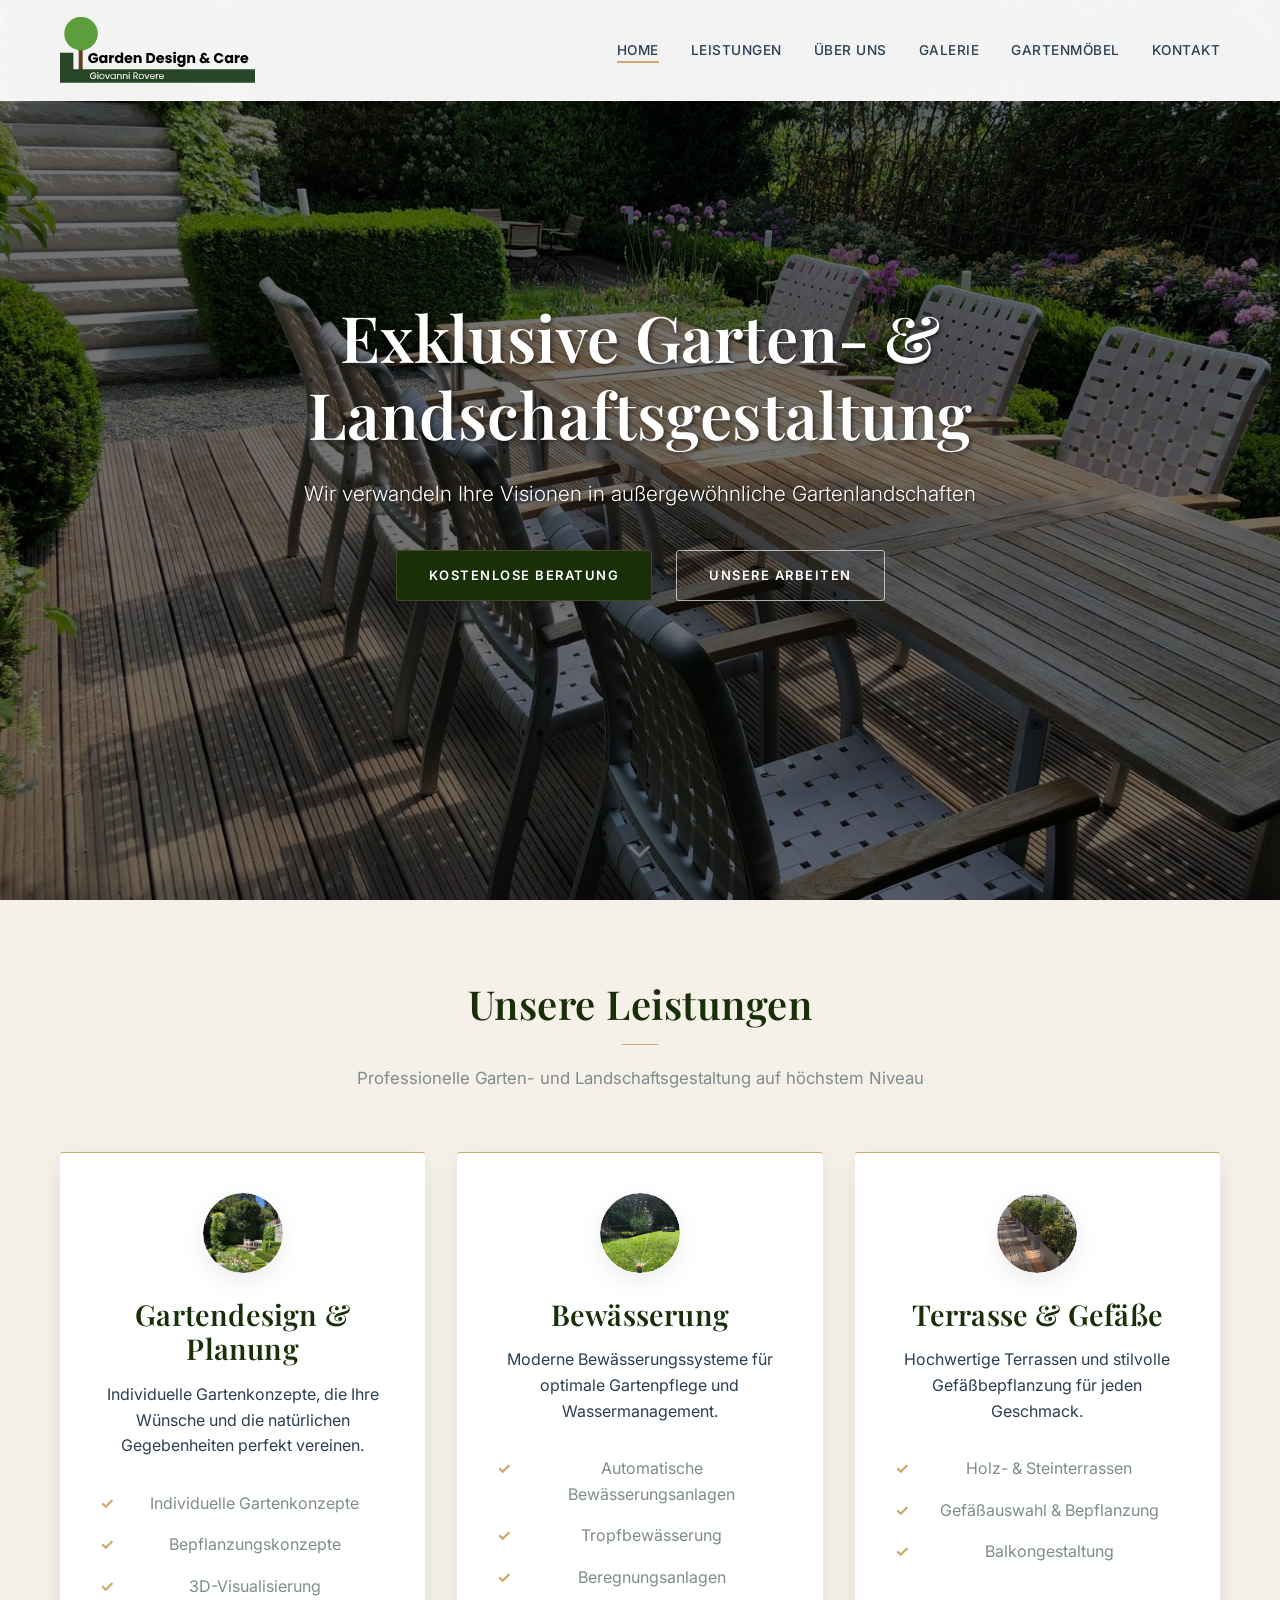
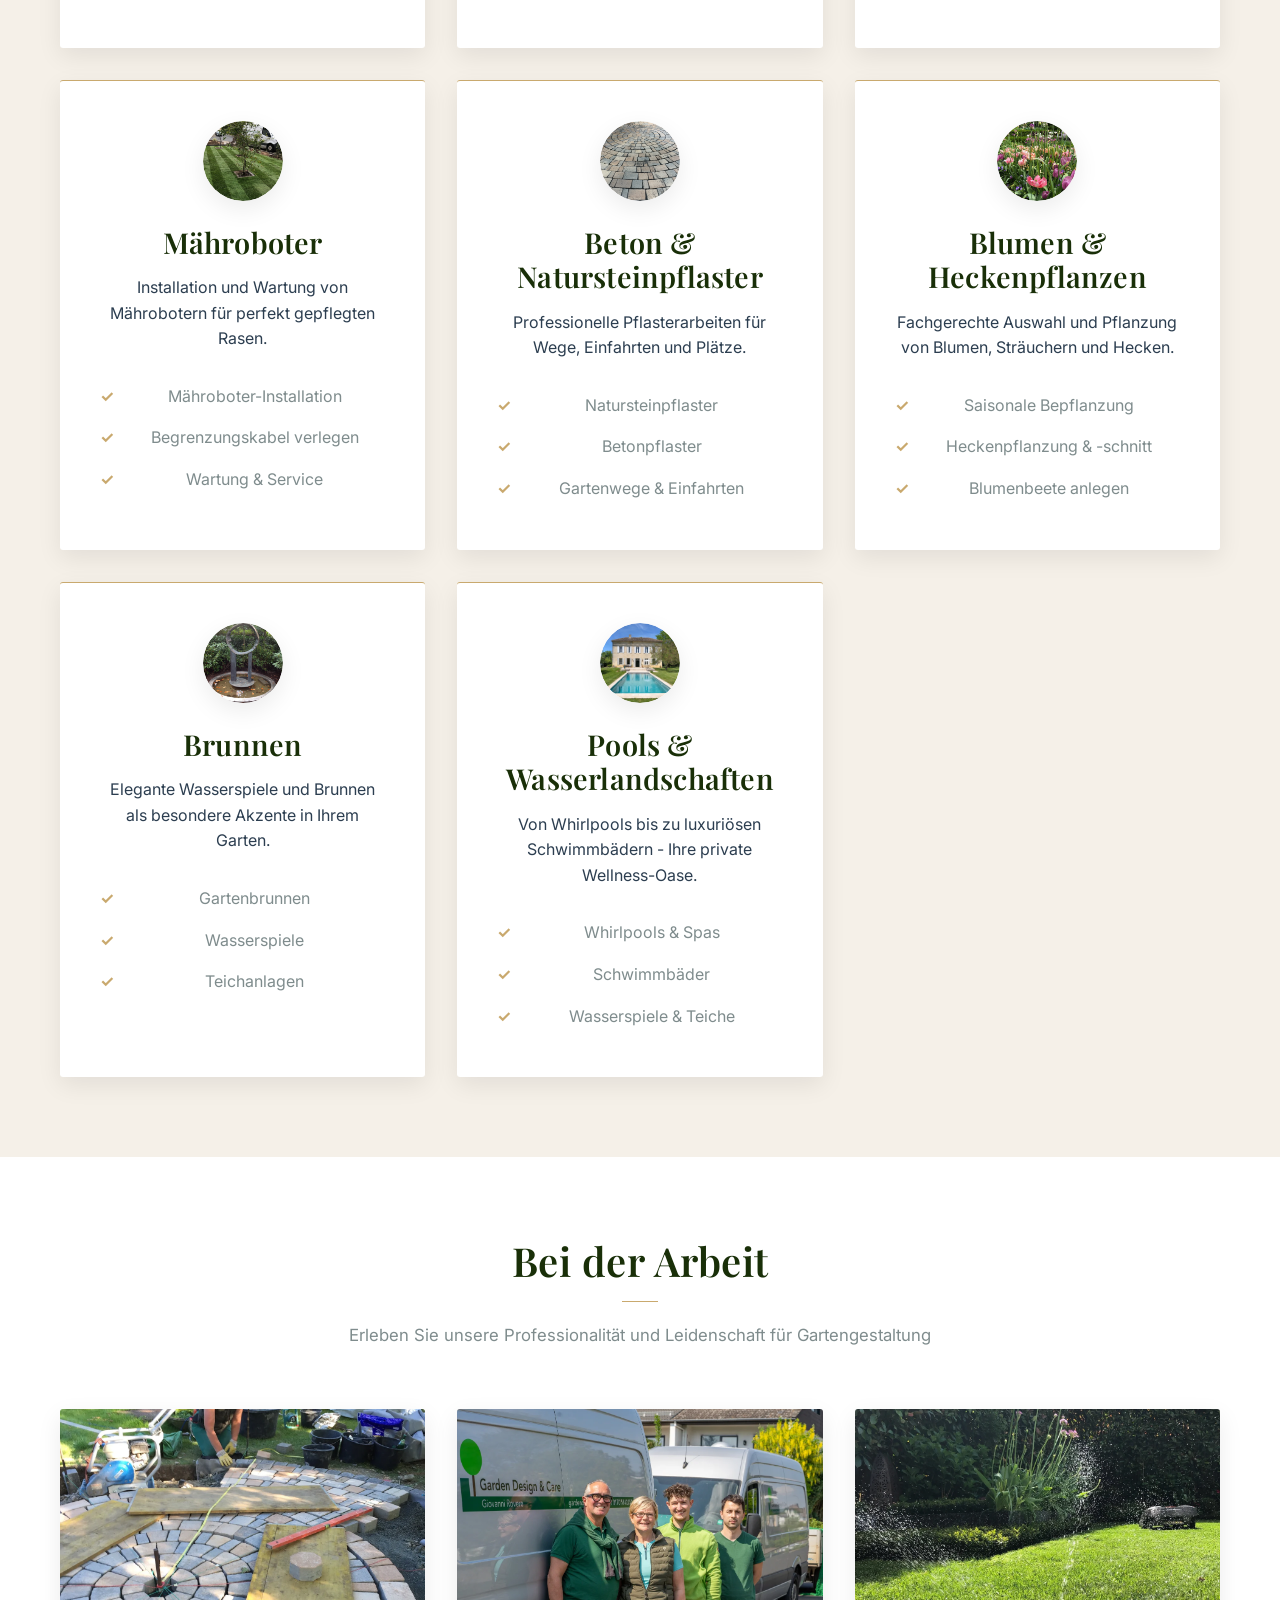
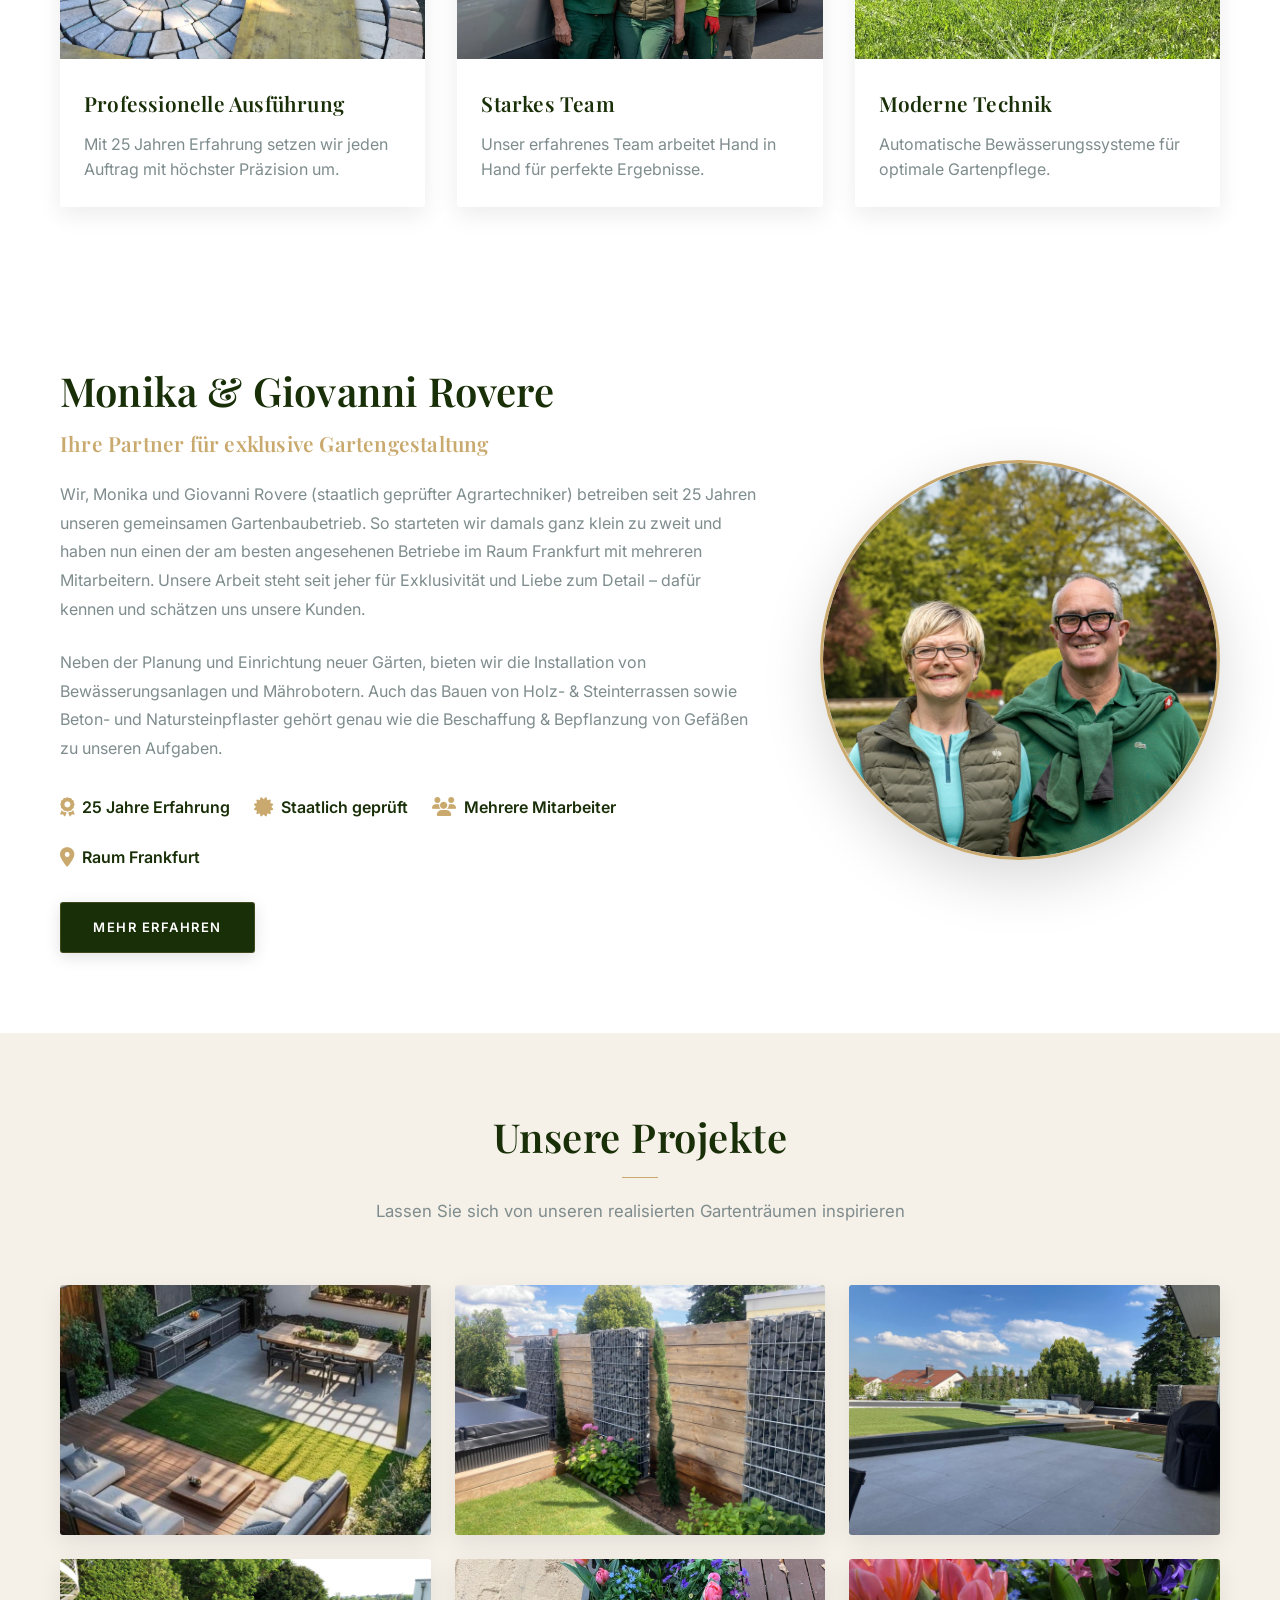
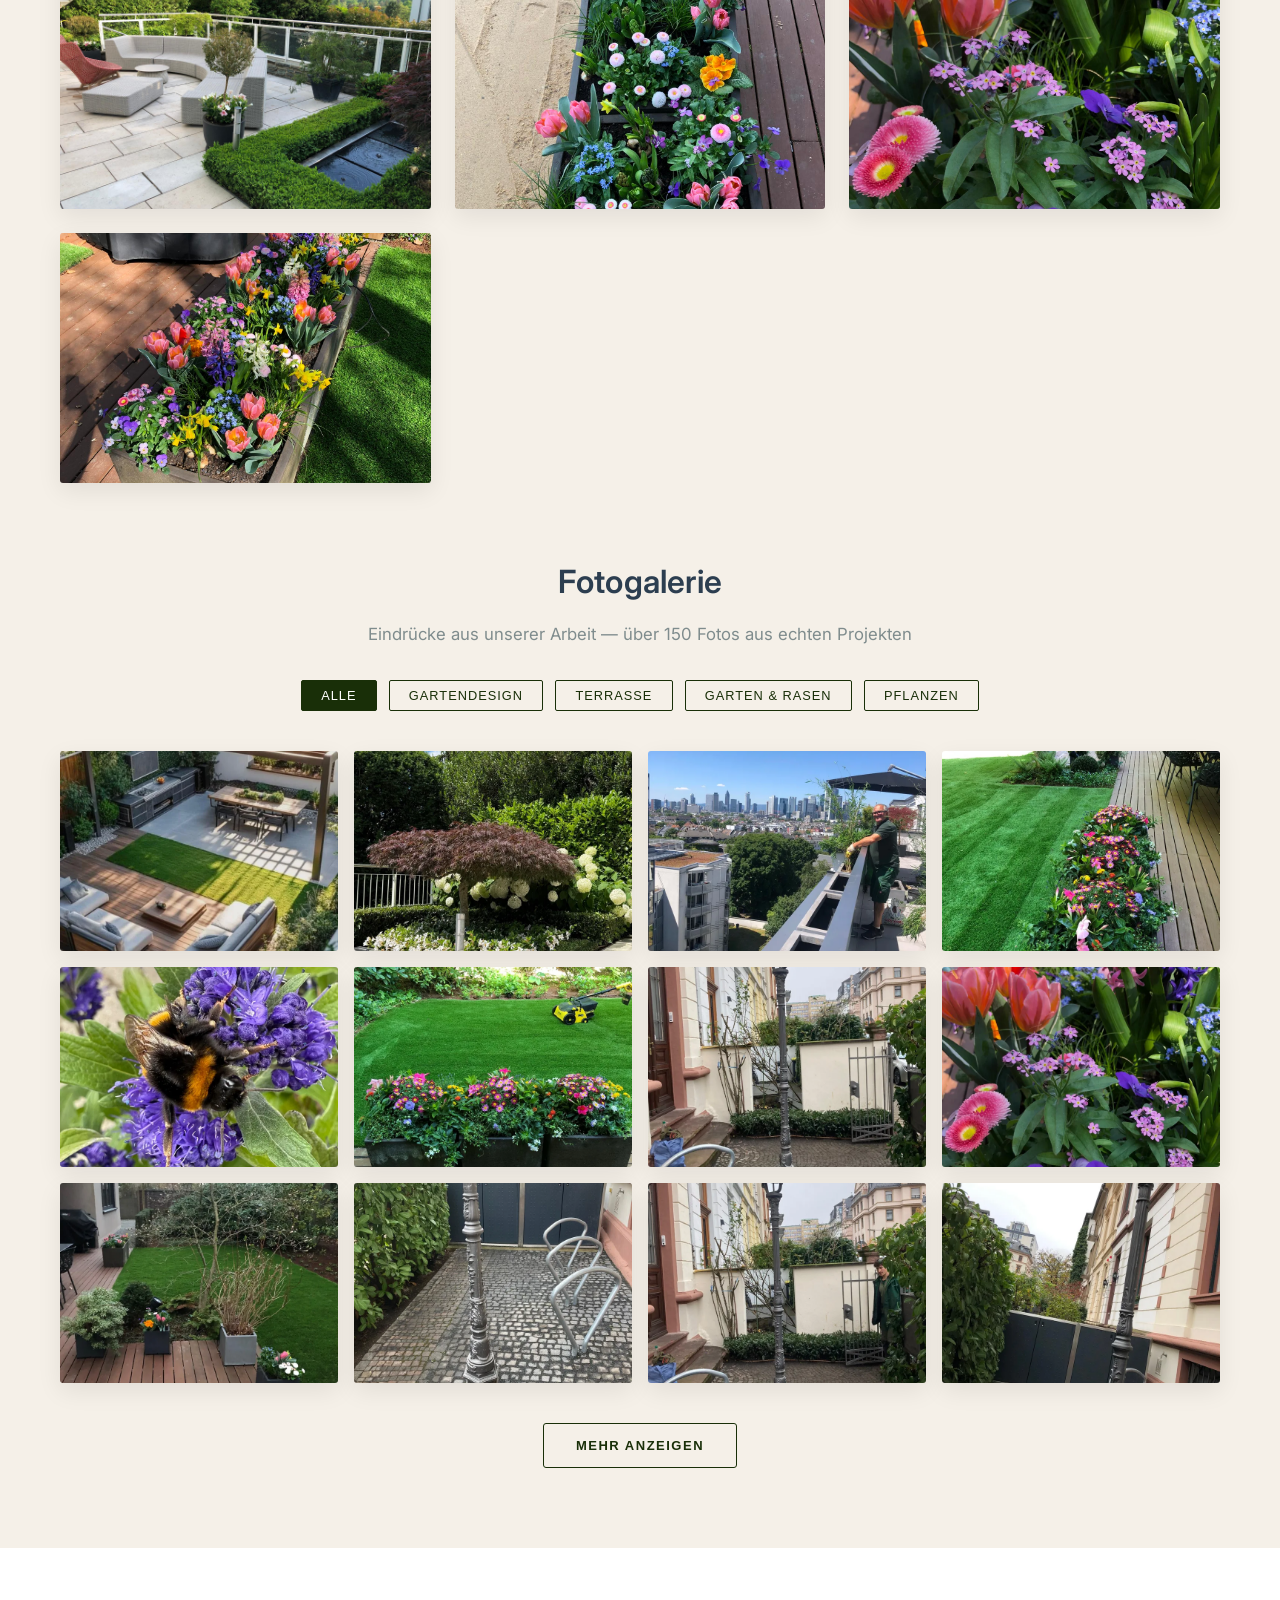
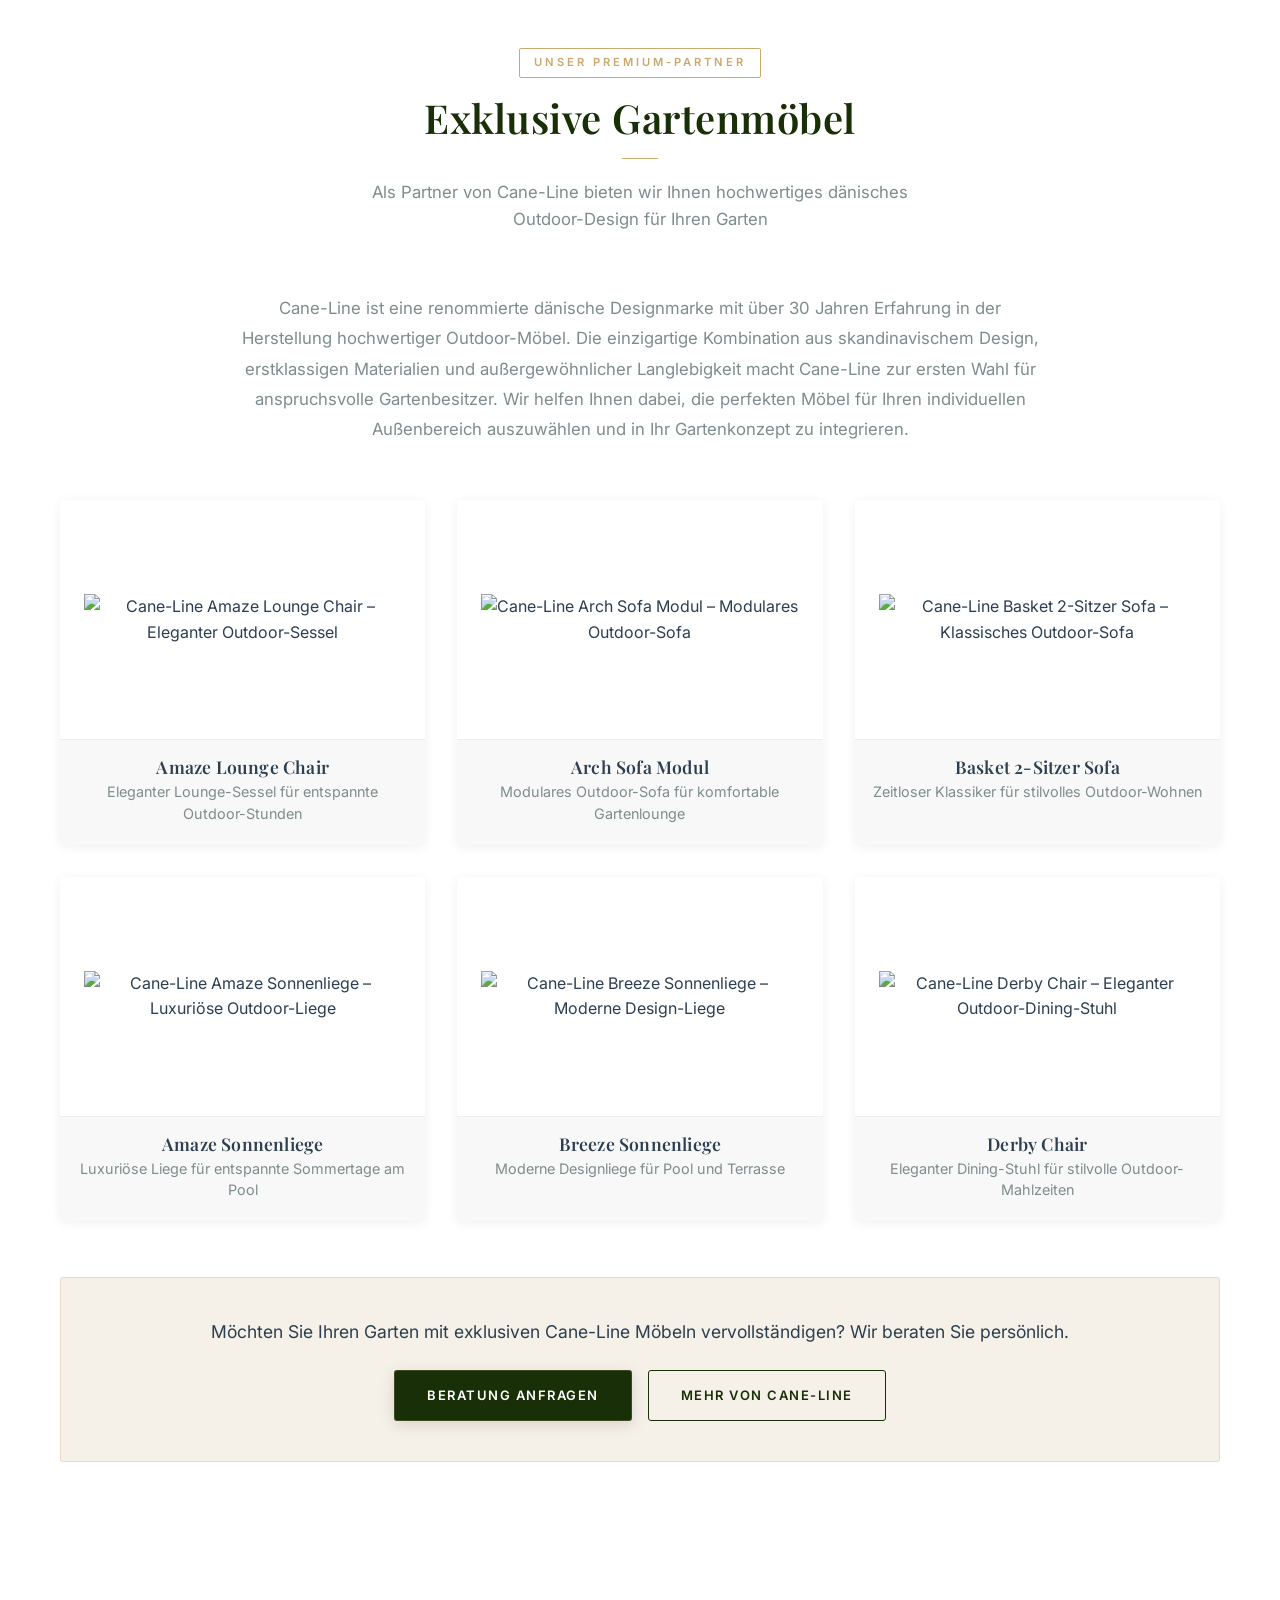
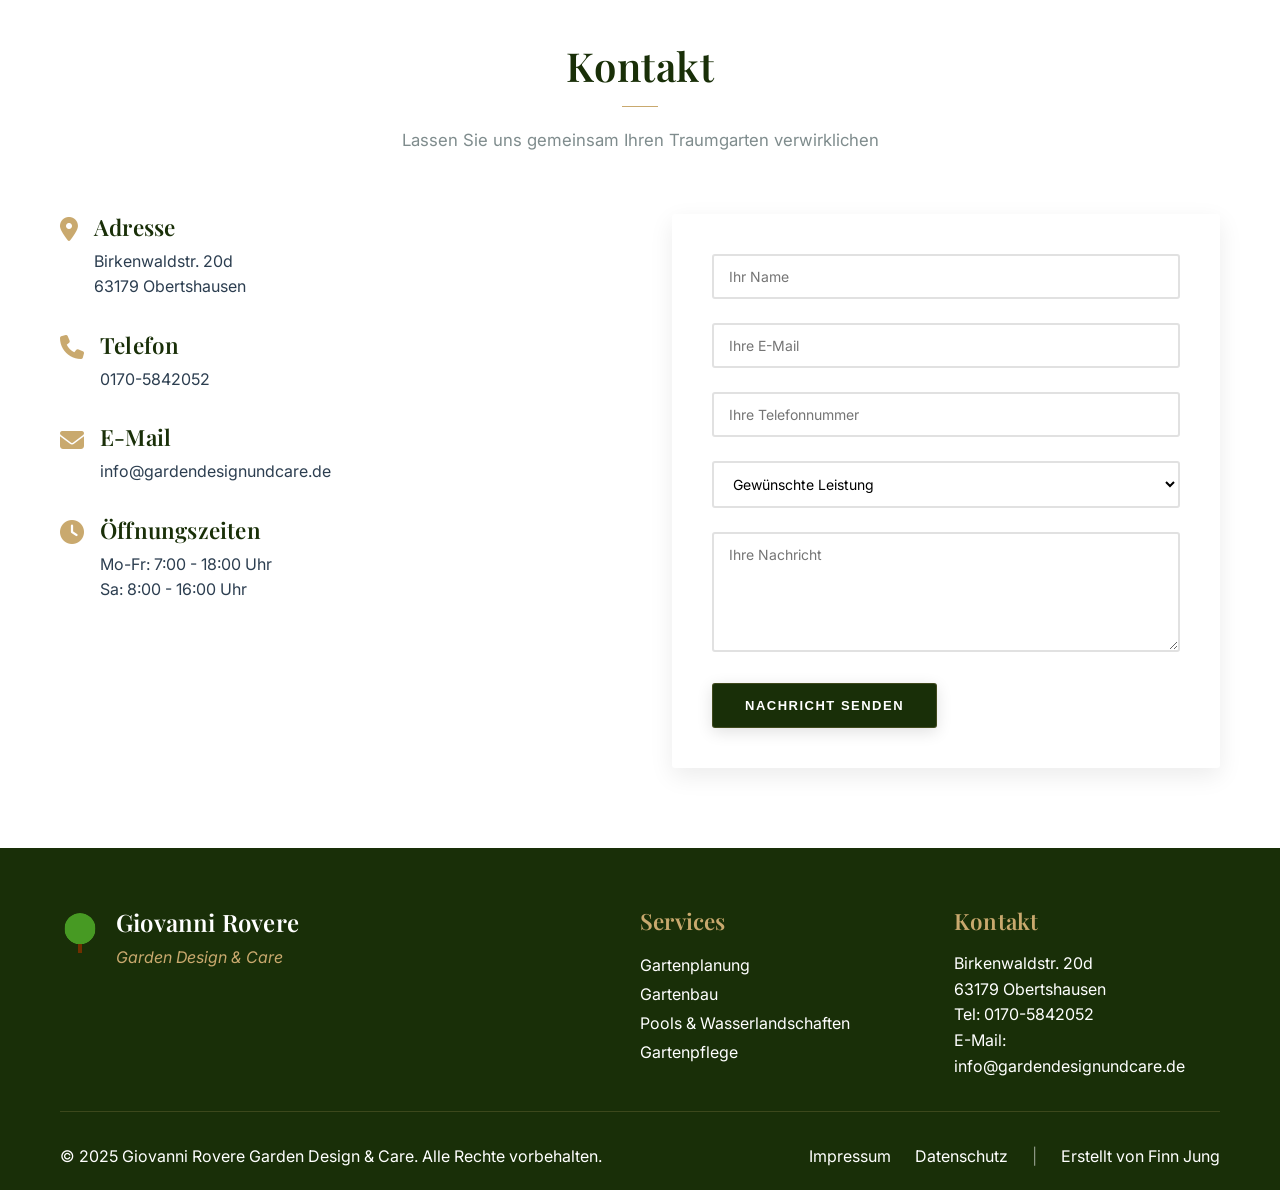
==== commit 94b53a47: "fix: restore remote versions of deploy.sh, js/script.js, index.html (incorrectly overwritten during " ====
--- a/index.html
+++ b/index.html
@@ -12,7 +12,7 @@
     <meta property="og:url" content="https://gardendesignundcare.de/">
     <meta property="og:title" content="Garden Design & Care - Giovanni Rovere | Professioneller Gartenbau Obertshausen">
     <meta property="og:description" content="25 Jahre Erfahrung in exklusiver Garten- und Landschaftsgestaltung. Terrassen, Pools, Bewässerungsanlagen und Gartenpflege im Raum Frankfurt.">
-    <meta property="og:image" content="https://gardendesignundcare.de/images/garten-gestaltung.webp">
+    <meta property="og:image" content="https://gardendesignundcare.de/images/og-image.jpg">
     <meta property="og:image:width" content="1200">
     <meta property="og:image:height" content="630">
     <meta property="og:image:alt" content="Professionelle Gartengestaltung von Giovanni Rovere">
@@ -22,7 +22,7 @@
     <meta property="twitter:url" content="https://gardendesignundcare.de/">
     <meta property="twitter:title" content="Garden Design & Care - Giovanni Rovere | Professioneller Gartenbau">
     <meta property="twitter:description" content="25 Jahre Erfahrung in exklusiver Garten- und Landschaftsgestaltung. Terrassen, Pools, Bewässerungsanlagen im Raum Frankfurt.">
-    <meta property="twitter:image" content="https://gardendesignundcare.de/images/garten-gestaltung.webp">
+    <meta property="twitter:image" content="https://gardendesignundcare.de/images/og-image.jpg">
     
     <!-- Additional SEO -->
     <meta name="author" content="Giovanni Rovere">
@@ -189,6 +189,7 @@
                 <li><a href="#services" class="nav-link">Leistungen</a></li>
                 <li><a href="#about" class="nav-link">Über uns</a></li>
                 <li><a href="#gallery" class="nav-link">Galerie</a></li>
+                <li><a href="#cane-line" class="nav-link">Gartenmöbel</a></li>
                 <li><a href="#contact" class="nav-link">Kontakt</a></li>
             </ul>
             <div class="hamburger" id="hamburger">
@@ -201,6 +202,12 @@
 
     <!-- Hero Section -->
     <section id="home" class="hero">
+        <div class="hero-slides" id="heroSlides">
+            <div class="hero-slide active" style="background-image: url('images/galerie/terrasse-044.jpg')"></div>
+            <div class="hero-slide" style="background-image: url('images/galerie/garten-026.jpg')"></div>
+            <div class="hero-slide" style="background-image: url('images/galerie/design-016.jpg')"></div>
+            <div class="hero-slide" style="background-image: url('images/galerie/garten-027.jpg')"></div>
+        </div>
         <div class="hero-overlay"></div>
         <div class="hero-content">
             <h1 class="hero-title">Exklusive Garten- & Landschaftsgestaltung</h1>
@@ -401,53 +408,148 @@
             </div>
             <div class="gallery-grid">
                 <div class="gallery-item">
-                    <img src="images/PoolGarten.webp" alt="Exklusive Pool-Landschaft mit Gartengestaltung von Giovanni Rovere Frankfurt" class="gallery-image">
-                    <div class="gallery-overlay">
-                        <h4>Pool-Landschaft</h4>
-                        <p>Wellness-Oase im Grünen</p>
-                    </div>
-                </div>
-                <div class="gallery-item">
-                    <img src="images/garten-gestaltung.webp" alt="Kreative Gartengestaltung und Landschaftsbau von Garden Design und Care" class="gallery-image">
+                    <img src="images/galerie/design-001.jpg" alt="Modern gestalteter Garten mit Holzterrasse, Pergola und Outdoor-Küche" class="gallery-image" loading="lazy">
                     <div class="gallery-overlay">
                         <h4>Gartengestaltung</h4>
-                        <p>Kreative Lösungen</p>
+                        <p>Terrasse, Pergola & Outdoor-Küche</p>
                     </div>
                 </div>
                 <div class="gallery-item">
-                    <img src="images/terrasse-im-garten.webp" alt="Naturstein-Terrasse harmonisch in Gartenlandschaft integriert" class="gallery-image">
+                    <img src="images/galerie/design-008.jpg" alt="Modern gestalteter Garten mit Whirlpool-Anlage und Gabionenmauern" class="gallery-image" loading="lazy">
                     <div class="gallery-overlay">
-                        <h4>Garten-Terrasse</h4>
-                        <p>Naturstein & Pflanzen</p>
+                        <h4>Wellness-Oase</h4>
+                        <p>Whirlpool & Gartendesign</p>
                     </div>
                 </div>
                 <div class="gallery-item">
-                    <img src="images/garten-beet-und-bank.webp" alt="Entspannungsbereich mit Sitzbank und professionell gestalteten Gartenbeeten" class="gallery-image">
+                    <img src="images/galerie/terrasse-025.jpg" alt="Modern gestalteter Garten mit Terrasse, Rasenfläche und Teich" class="gallery-image" loading="lazy">
                     <div class="gallery-overlay">
-                        <h4>Beet mit Sitzplatz</h4>
-                        <p>Entspannung im Grünen</p>
+                        <h4>Garten mit Teich</h4>
+                        <p>Terrasse & Wasserlandschaft</p>
                     </div>
                 </div>
                 <div class="gallery-item">
-                    <img src="images/pflanzen-und-blumen-beet.webp" alt="Farbenfrohe Blumenbeete mit saisonalen Pflanzen und Bepflanzungskonzept" class="gallery-image">
+                    <img src="images/galerie/terrasse-046.jpg" alt="Gepflegter Terrassenbereich mit Sitzmöbeln, Pflanzen und Wasserbecken" class="gallery-image" loading="lazy">
+                    <div class="gallery-overlay">
+                        <h4>Terrasse & Lounge</h4>
+                        <p>Entspannung im Freien</p>
+                    </div>
+                </div>
+                <div class="gallery-item">
+                    <img src="images/galerie/terrasse-023.jpg" alt="Prächtig gestaltetes Blumenbeet mit Tulpen, Nelken und Frühlingsblumen auf der Terrasse" class="gallery-image" loading="lazy">
+                    <div class="gallery-overlay">
+                        <h4>Frühjahrs-Bepflanzung</h4>
+                        <p>Tulpen, Nelken & Hyazinthen</p>
+                    </div>
+                </div>
+                <div class="gallery-item">
+                    <img src="images/galerie/pflanzen-002.jpg" alt="Farbenfrohes Blumenbeet mit Tulpen, Veilchen und Hyazinthen" class="gallery-image" loading="lazy">
                     <div class="gallery-overlay">
                         <h4>Blumen & Pflanzen</h4>
                         <p>Farbenfrohe Beete</p>
                     </div>
                 </div>
                 <div class="gallery-item">
-                    <img src="images/brunnen.webp" alt="Eleganter Gartenbrunnen als Wasserspiel in der Gartenanlage" class="gallery-image">
+                    <img src="images/galerie/garten-007.jpg" alt="Prächtig gestaltetes Blumenbeet mit Frühjahrsblumen und Tulpen" class="gallery-image" loading="lazy">
                     <div class="gallery-overlay">
-                        <h4>Wasserspiel</h4>
-                        <p>Brunnen im Garten</p>
-                    </div>
-                </div>
-                <div class="gallery-item">
-                    <img src="images/pflastersteine.webp" alt="Professionelle Pflasterarbeiten für Gartenwege und Einfahrten" class="gallery-image">
-                    <div class="gallery-overlay">
-                        <h4>Pflasterarbeiten</h4>
-                        <p>Professionelle Verlegung</p>
-                    </div>
+                        <h4>Gartenbeete</h4>
+                        <p>Saisonale Bepflanzung</p>
+                    </div>
+                </div>
+            </div>
+
+            <!-- Fotogalerie -->
+            <div class="fotogalerie">
+                <div class="section-header fotogalerie-header">
+                    <h3>Fotogalerie</h3>
+                    <p>Eindrücke aus unserer Arbeit — über 150 Fotos aus echten Projekten</p>
+                </div>
+                <div class="foto-filter">
+                    <button class="foto-filter-btn active" data-kat="alle">Alle</button>
+                    <button class="foto-filter-btn" data-kat="Gartengestaltung &amp; Design">Gartendesign</button>
+                    <button class="foto-filter-btn" data-kat="Terrasse &amp; Außenbereich">Terrasse</button>
+                    <button class="foto-filter-btn" data-kat="Garten &amp; Rasen">Garten & Rasen</button>
+                    <button class="foto-filter-btn" data-kat="Pflanzen &amp; Blumen">Pflanzen</button>
+                </div>
+                <div class="foto-grid" id="fotoGrid"></div>
+                <div class="foto-mehr-wrapper">
+                    <button class="btn btn-outline-dark" id="fotoMehrBtn">Mehr anzeigen</button>
+                </div>
+            </div>
+        </div>
+    </section>
+
+    <!-- Lightbox -->
+    <div class="lightbox" id="lightbox" role="dialog" aria-modal="true" aria-label="Bildvorschau">
+        <button class="lightbox-close" id="lightboxClose" aria-label="Schließen">&times;</button>
+        <button class="lightbox-prev" id="lightboxPrev" aria-label="Vorheriges Bild">&#8249;</button>
+        <button class="lightbox-next" id="lightboxNext" aria-label="Nächstes Bild">&#8250;</button>
+        <div class="lightbox-inner">
+            <img class="lightbox-img" id="lightboxImg" src="" alt="">
+            <p class="lightbox-desc" id="lightboxDesc"></p>
+        </div>
+    </div>
+
+    <!-- Cane-Line Section -->
+    <section id="cane-line" class="cane-line-section">
+        <div class="container">
+            <div class="section-header">
+                <span class="partner-badge">Unser Premium-Partner</span>
+                <h2>Exklusive Gartenmöbel</h2>
+                <p>Als Partner von Cane-Line bieten wir Ihnen hochwertiges dänisches Outdoor-Design für Ihren Garten</p>
+            </div>
+            <div class="cane-line-intro">
+                <p>Cane-Line ist eine renommierte dänische Designmarke mit über 30 Jahren Erfahrung in der Herstellung hochwertiger Outdoor-Möbel. Die einzigartige Kombination aus skandinavischem Design, erstklassigen Materialien und außergewöhnlicher Langlebigkeit macht Cane-Line zur ersten Wahl für anspruchsvolle Gartenbesitzer. Wir helfen Ihnen dabei, die perfekten Möbel für Ihren individuellen Außenbereich auszuwählen und in Ihr Gartenkonzept zu integrieren.</p>
+            </div>
+            <div class="cane-line-grid">
+                <div class="cane-line-item">
+                    <div class="cane-line-image-wrapper">
+                        <img src="https://cane-line.com/cdn/shop/files/4402T_4.png?v=1750753700" alt="Cane-Line Amaze Lounge Chair – Eleganter Outdoor-Sessel" loading="lazy">
+                    </div>
+                    <h4>Amaze Lounge Chair</h4>
+                    <p>Eleganter Lounge-Sessel für entspannte Outdoor-Stunden</p>
+                </div>
+                <div class="cane-line-item">
+                    <div class="cane-line-image-wrapper">
+                        <img src="https://cane-line.com/cdn/shop/files/55802FUTAITT_3991_81a8f409-abc7-4c16-a79b-ba3842eec68f.png?v=1750765519" alt="Cane-Line Arch Sofa Modul – Modulares Outdoor-Sofa" loading="lazy">
+                    </div>
+                    <h4>Arch Sofa Modul</h4>
+                    <p>Modulares Outdoor-Sofa für komfortable Gartenlounge</p>
+                </div>
+                <div class="cane-line-item">
+                    <div class="cane-line-image-wrapper">
+                        <img src="https://cane-line.com/cdn/shop/files/55200GAITG_1279.png?v=1749090794" alt="Cane-Line Basket 2-Sitzer Sofa – Klassisches Outdoor-Sofa" loading="lazy">
+                    </div>
+                    <h4>Basket 2-Sitzer Sofa</h4>
+                    <p>Zeitloser Klassiker für stilvolles Outdoor-Wohnen</p>
+                </div>
+                <div class="cane-line-item">
+                    <div class="cane-line-image-wrapper">
+                        <img src="https://cane-line.com/cdn/shop/files/4510T_3483.png?v=1749608992" alt="Cane-Line Amaze Sonnenliege – Luxuriöse Outdoor-Liege" loading="lazy">
+                    </div>
+                    <h4>Amaze Sonnenliege</h4>
+                    <p>Luxuriöse Liege für entspannte Sommertage am Pool</p>
+                </div>
+                <div class="cane-line-item">
+                    <div class="cane-line-image-wrapper">
+                        <img src="https://cane-line.com/cdn/shop/files/5569LI_5569YSN94_859.png?v=1749093304" alt="Cane-Line Breeze Sonnenliege – Moderne Design-Liege" loading="lazy">
+                    </div>
+                    <h4>Breeze Sonnenliege</h4>
+                    <p>Moderne Designliege für Pool und Terrasse</p>
+                </div>
+                <div class="cane-line-item">
+                    <div class="cane-line-image-wrapper">
+                        <img src="https://cane-line.com/cdn/shop/files/5412U_128_b6be0b35-e881-41ad-949b-7eee7da897b8.png?v=1749094567" alt="Cane-Line Derby Chair – Eleganter Outdoor-Dining-Stuhl" loading="lazy">
+                    </div>
+                    <h4>Derby Chair</h4>
+                    <p>Eleganter Dining-Stuhl für stilvolle Outdoor-Mahlzeiten</p>
+                </div>
+            </div>
+            <div class="cane-line-cta">
+                <p>Möchten Sie Ihren Garten mit exklusiven Cane-Line Möbeln vervollständigen? Wir beraten Sie persönlich.</p>
+                <div class="cane-line-buttons">
+                    <a href="#contact" class="btn btn-primary">Beratung anfragen</a>
+                    <a href="https://www.cane-line.com" target="_blank" rel="noopener noreferrer" class="btn btn-outline-dark">Mehr von Cane-Line</a>
                 </div>
             </div>
         </div>
--- a/css/style.css
+++ b/css/style.css
@@ -6,17 +6,18 @@
 }
 
 :root {
-    --primary-color: #2d5016;
-    --secondary-color: #6b8e23;
+    --primary-color: #192f08;
+    --primary-dark: #0f1d04;
+    --secondary-color: #2d5016;
     --accent-color: #c9a96e;
     --accent-light: #f5f0e8;
     --text-dark: #2c3e50;
     --text-light: #7f8c8d;
     --white: #ffffff;
     --black: #000000;
-    --shadow: 0 10px 30px rgba(0, 0, 0, 0.1);
-    --shadow-hover: 0 15px 40px rgba(0, 0, 0, 0.15);
-    --border-radius: 8px;
+    --shadow: 0 8px 24px rgba(0, 0, 0, 0.08);
+    --shadow-hover: 0 16px 40px rgba(0, 0, 0, 0.13);
+    --border-radius: 3px;
     --transition: all 0.3s cubic-bezier(0.4, 0, 0.2, 1);
 }
 
@@ -40,6 +41,7 @@
     font-weight: 600;
     line-height: 1.2;
     margin-bottom: 1rem;
+    letter-spacing: 0.2px;
 }
 
 h1 { font-size: 3.5rem; }
@@ -50,37 +52,42 @@
 /* Buttons */
 .btn {
     display: inline-block;
-    padding: 15px 30px;
+    padding: 14px 32px;
     text-decoration: none;
     border-radius: var(--border-radius);
     font-weight: 600;
     text-transform: uppercase;
-    letter-spacing: 0.5px;
-    transition: var(--transition);
-    border: 2px solid transparent;
+    letter-spacing: 1.5px;
+    transition: var(--transition);
+    border: 1px solid transparent;
     cursor: pointer;
-    font-size: 14px;
+    font-size: 13px;
 }
 
 .btn-primary {
-    background: linear-gradient(135deg, var(--primary-color), var(--secondary-color));
+    background: var(--primary-color);
     color: var(--white);
-    box-shadow: var(--shadow);
+    border-color: rgba(201, 169, 110, 0.22);
+    box-shadow: 0 4px 16px rgba(0, 0, 0, 0.12);
 }
 
 .btn-primary:hover {
-    transform: translateY(-2px);
-    box-shadow: var(--shadow-hover);
+    background: var(--primary-dark);
+    border-color: rgba(201, 169, 110, 0.45);
+    transform: translateY(-1px);
+    box-shadow: 0 8px 24px rgba(0, 0, 0, 0.16);
 }
 
 .btn-secondary {
     background: transparent;
     color: var(--white);
-    border-color: var(--white);
+    border: 1px solid rgba(255, 255, 255, 0.65);
+    letter-spacing: 1.5px;
 }
 
 .btn-secondary:hover {
     background: var(--white);
+    border-color: var(--white);
     color: var(--primary-color);
 }
 
@@ -99,7 +106,8 @@
 
 .navbar.scrolled {
     background: rgba(255, 255, 255, 0.98);
-    box-shadow: var(--shadow);
+    box-shadow: 0 2px 20px rgba(0, 0, 0, 0.06);
+    border-bottom: 1px solid rgba(201, 169, 110, 0.18);
 }
 
 .nav-container {
@@ -158,6 +166,9 @@
     text-decoration: none;
     color: var(--text-dark);
     font-weight: 500;
+    font-size: 0.85rem;
+    letter-spacing: 0.5px;
+    text-transform: uppercase;
     transition: var(--transition);
     position: relative;
 }
@@ -181,15 +192,30 @@
 .hamburger {
     display: none;
     flex-direction: column;
+    gap: 5px;
     cursor: pointer;
+    z-index: 1001;
 }
 
 .hamburger span {
-    width: 25px;
-    height: 3px;
+    width: 24px;
+    height: 1.5px;
     background: var(--primary-color);
-    margin: 3px 0;
-    transition: var(--transition);
+    transition: var(--transition);
+    transform-origin: center;
+}
+
+.hamburger.active span:nth-child(1) {
+    transform: translateY(6.5px) rotate(45deg);
+}
+
+.hamburger.active span:nth-child(2) {
+    opacity: 0;
+    transform: scaleX(0);
+}
+
+.hamburger.active span:nth-child(3) {
+    transform: translateY(-6.5px) rotate(-45deg);
 }
 
 /* Hero Section */
@@ -199,7 +225,6 @@
                 url('../images/garten-gestaltung.webp');
     background-size: cover;
     background-position: center;
-    background-attachment: fixed;
     display: flex;
     align-items: center;
     justify-content: center;
@@ -262,14 +287,24 @@
 
 .section-header h2 {
     color: var(--primary-color);
-    margin-bottom: 1rem;
+    margin-bottom: 0.5rem;
+    letter-spacing: 0.5px;
+}
+
+.section-header h2::after {
+    content: '';
+    display: block;
+    width: 36px;
+    height: 1px;
+    background: var(--accent-color);
+    margin: 1rem auto 0;
 }
 
 .section-header p {
-    font-size: 1.1rem;
+    font-size: 1.05rem;
     color: var(--text-light);
     max-width: 600px;
-    margin: 0 auto;
+    margin: 1.25rem auto 0;
 }
 
 /* Services Section */
@@ -290,7 +325,7 @@
     text-align: center;
     box-shadow: var(--shadow);
     transition: var(--transition);
-    border-top: 4px solid var(--accent-color);
+    border-top: 1px solid var(--accent-color);
 }
 
 .service-card:hover {
@@ -451,7 +486,7 @@
     height: auto;
     border-radius: 50%;
     box-shadow: 0 20px 60px rgba(0, 0, 0, 0.15);
-    border: 5px solid var(--white);
+    border: 3px solid var(--accent-color);
     transition: var(--transition);
 }
 
@@ -773,7 +808,7 @@
 }
 
 .footer-bottom {
-    border-top: 1px solid rgba(255, 255, 255, 0.1);
+    border-top: 1px solid rgba(201, 169, 110, 0.2);
     padding-top: 2rem;
     display: flex;
     justify-content: space-between;
@@ -840,6 +875,11 @@
         flex-direction: column;
         align-items: center;
     }
+
+    .hero-buttons .btn {
+        width: 240px;
+        text-align: center;
+    }
     
     .services-grid {
         grid-template-columns: 1fr;
@@ -871,6 +911,10 @@
         grid-template-columns: 1fr;
         text-align: center;
     }
+
+    .footer-brand-content {
+        justify-content: center;
+    }
     
     .footer-bottom {
         flex-direction: column;
@@ -886,17 +930,408 @@
     .hero-title {
         font-size: 2rem;
     }
-    
+
     .container {
         padding: 0 15px;
     }
-    
+
     .service-card,
     .contact-form {
         padding: 1.5rem;
     }
-    
+
     .gallery-grid {
         grid-template-columns: 1fr;
     }
-}+}
+
+/* =============================================
+   Cane-Line Section
+   ============================================= */
+
+.cane-line-section {
+    padding: 100px 0;
+    background: var(--white);
+}
+
+.partner-badge {
+    display: inline-block;
+    background: transparent;
+    color: var(--accent-color);
+    font-size: 0.7rem;
+    font-weight: 600;
+    text-transform: uppercase;
+    letter-spacing: 3px;
+    padding: 5px 14px;
+    border-radius: 2px;
+    border: 1px solid var(--accent-color);
+    margin-bottom: 1rem;
+}
+
+.cane-line-intro {
+    max-width: 800px;
+    margin: 0 auto 3.5rem;
+    text-align: center;
+    color: var(--text-light);
+    font-size: 1.05rem;
+    line-height: 1.8;
+}
+
+.cane-line-grid {
+    display: grid;
+    grid-template-columns: repeat(3, 1fr);
+    gap: 2rem;
+    margin-bottom: 3.5rem;
+}
+
+.cane-line-item {
+    background: #f8f8f8;
+    border-radius: var(--border-radius);
+    overflow: hidden;
+    transition: var(--transition);
+    box-shadow: 0 2px 12px rgba(0,0,0,0.06);
+    text-align: center;
+}
+
+.cane-line-item:hover {
+    transform: translateY(-6px);
+    box-shadow: var(--shadow-hover);
+}
+
+.cane-line-image-wrapper {
+    background: #ffffff;
+    height: 240px;
+    display: flex;
+    align-items: center;
+    justify-content: center;
+    padding: 1.5rem;
+    border-bottom: 1px solid #eeeeee;
+}
+
+.cane-line-image-wrapper img {
+    max-width: 100%;
+    max-height: 100%;
+    object-fit: contain;
+    transition: var(--transition);
+}
+
+.cane-line-item:hover .cane-line-image-wrapper img {
+    transform: scale(1.05);
+}
+
+.cane-line-item h4 {
+    font-size: 1.1rem;
+    color: var(--text-dark);
+    padding: 1rem 1rem 0.25rem;
+    margin: 0;
+}
+
+.cane-line-item p {
+    font-size: 0.9rem;
+    color: var(--text-light);
+    padding: 0 1rem 1.25rem;
+    margin: 0;
+    line-height: 1.5;
+}
+
+.cane-line-cta {
+    text-align: center;
+    padding: 2.5rem;
+    background: var(--accent-light);
+    border-radius: var(--border-radius);
+    border: 1px solid rgba(201, 169, 110, 0.28);
+}
+
+.cane-line-cta p {
+    font-size: 1.1rem;
+    color: var(--text-dark);
+    margin-bottom: 1.5rem;
+}
+
+.cane-line-buttons {
+    display: flex;
+    gap: 1rem;
+    justify-content: center;
+    flex-wrap: wrap;
+}
+
+.btn-outline-dark {
+    display: inline-block;
+    padding: 14px 32px;
+    text-decoration: none;
+    border-radius: var(--border-radius);
+    font-weight: 600;
+    text-transform: uppercase;
+    letter-spacing: 1.5px;
+    transition: var(--transition);
+    border: 1px solid var(--primary-color);
+    color: var(--primary-color);
+    background: transparent;
+    cursor: pointer;
+    font-size: 13px;
+}
+
+.btn-outline-dark:hover {
+    background: var(--primary-color);
+    color: var(--white);
+    transform: translateY(-1px);
+    box-shadow: 0 8px 24px rgba(0, 0, 0, 0.12);
+}
+
+@media (max-width: 992px) {
+    .cane-line-grid {
+        grid-template-columns: repeat(2, 1fr);
+    }
+}
+
+@media (max-width: 600px) {
+    .cane-line-grid {
+        grid-template-columns: 1fr;
+    }
+
+    .cane-line-image-wrapper {
+        height: 200px;
+    }
+}
+/* =============================================
+   Hero Slideshow
+   ============================================= */
+
+.hero {
+    background: none !important;
+}
+
+.hero-slides {
+    position: absolute;
+    inset: 0;
+    z-index: 0;
+}
+
+.hero-slide {
+    position: absolute;
+    inset: 0;
+    background-size: cover;
+    background-position: center;
+    opacity: 0;
+    transition: opacity 1.2s ease-in-out;
+}
+
+.hero-slide.active {
+    opacity: 1;
+}
+
+.hero-overlay {
+    position: absolute;
+    inset: 0;
+    background: rgba(0, 0, 0, 0.55);
+    z-index: 1;
+}
+
+/* =============================================
+   Fotogalerie
+   ============================================= */
+
+.fotogalerie {
+    margin-top: 5rem;
+}
+
+.fotogalerie-header {
+    margin-bottom: 2rem;
+}
+
+.fotogalerie-header h3 {
+    font-size: 2rem;
+    font-family: var(--font-primary);
+    color: var(--dark-color);
+    margin-bottom: 0.5rem;
+}
+
+.foto-filter {
+    display: flex;
+    gap: 0.75rem;
+    flex-wrap: wrap;
+    justify-content: center;
+    margin-bottom: 2.5rem;
+}
+
+.foto-filter-btn {
+    padding: 0.45rem 1.2rem;
+    border-radius: 2px;
+    border: 1px solid var(--primary-color);
+    background: transparent;
+    color: var(--primary-color);
+    font-size: 0.8rem;
+    font-weight: 500;
+    letter-spacing: 1px;
+    text-transform: uppercase;
+    cursor: pointer;
+    transition: var(--transition);
+}
+
+.foto-filter-btn:hover,
+.foto-filter-btn.active {
+    background: var(--primary-color);
+    color: var(--white);
+}
+
+.foto-grid {
+    display: grid;
+    grid-template-columns: repeat(auto-fill, minmax(220px, 1fr));
+    gap: 1rem;
+}
+
+.foto-item {
+    position: relative;
+    border-radius: var(--border-radius);
+    overflow: hidden;
+    height: 200px;
+    cursor: pointer;
+    box-shadow: var(--shadow);
+    transition: var(--transition);
+}
+
+.foto-item:hover {
+    transform: scale(1.03);
+    box-shadow: var(--shadow-hover);
+}
+
+.foto-item img {
+    width: 100%;
+    height: 100%;
+    object-fit: cover;
+    transition: transform 0.4s ease;
+    display: block;
+}
+
+.foto-item:hover img {
+    transform: scale(1.08);
+}
+
+.foto-item-overlay {
+    position: absolute;
+    inset: 0;
+    background: rgba(0,0,0,0);
+    display: flex;
+    align-items: center;
+    justify-content: center;
+    transition: background 0.3s ease;
+}
+
+.foto-item:hover .foto-item-overlay {
+    background: rgba(0,0,0,0.25);
+}
+
+.foto-item-overlay i {
+    color: white;
+    font-size: 1.8rem;
+    opacity: 0;
+    transition: opacity 0.3s ease;
+}
+
+.foto-item:hover .foto-item-overlay i {
+    opacity: 1;
+}
+
+.foto-mehr-wrapper {
+    text-align: center;
+    margin-top: 2.5rem;
+}
+
+/* =============================================
+   Lightbox
+   ============================================= */
+
+.lightbox {
+    display: none;
+    position: fixed;
+    inset: 0;
+    background: rgba(0,0,0,0.92);
+    z-index: 9999;
+    align-items: center;
+    justify-content: center;
+}
+
+.lightbox.open {
+    display: flex;
+}
+
+.lightbox-inner {
+    max-width: 90vw;
+    max-height: 90vh;
+    display: flex;
+    flex-direction: column;
+    align-items: center;
+    gap: 1rem;
+}
+
+.lightbox-img {
+    max-width: 90vw;
+    max-height: 80vh;
+    object-fit: contain;
+    border-radius: 8px;
+    box-shadow: 0 8px 40px rgba(0,0,0,0.6);
+}
+
+.lightbox-desc {
+    color: rgba(255,255,255,0.75);
+    font-size: 0.9rem;
+    text-align: center;
+    max-width: 600px;
+    line-height: 1.5;
+}
+
+.lightbox-close,
+.lightbox-prev,
+.lightbox-next {
+    position: fixed;
+    background: rgba(255,255,255,0.15);
+    border: none;
+    color: white;
+    cursor: pointer;
+    border-radius: 50%;
+    width: 50px;
+    height: 50px;
+    font-size: 1.5rem;
+    display: flex;
+    align-items: center;
+    justify-content: center;
+    transition: background 0.2s;
+    backdrop-filter: blur(4px);
+}
+
+.lightbox-close:hover,
+.lightbox-prev:hover,
+.lightbox-next:hover {
+    background: rgba(255,255,255,0.3);
+}
+
+.lightbox-close {
+    top: 20px;
+    right: 20px;
+    font-size: 1.8rem;
+}
+
+.lightbox-prev {
+    left: 20px;
+    top: 50%;
+    transform: translateY(-50%);
+    font-size: 2rem;
+}
+
+.lightbox-next {
+    right: 20px;
+    top: 50%;
+    transform: translateY(-50%);
+    font-size: 2rem;
+}
+
+@media (max-width: 600px) {
+    .foto-grid {
+        grid-template-columns: repeat(2, 1fr);
+    }
+    .foto-item {
+        height: 150px;
+    }
+    .lightbox-prev { left: 8px; }
+    .lightbox-next { right: 8px; }
+}
